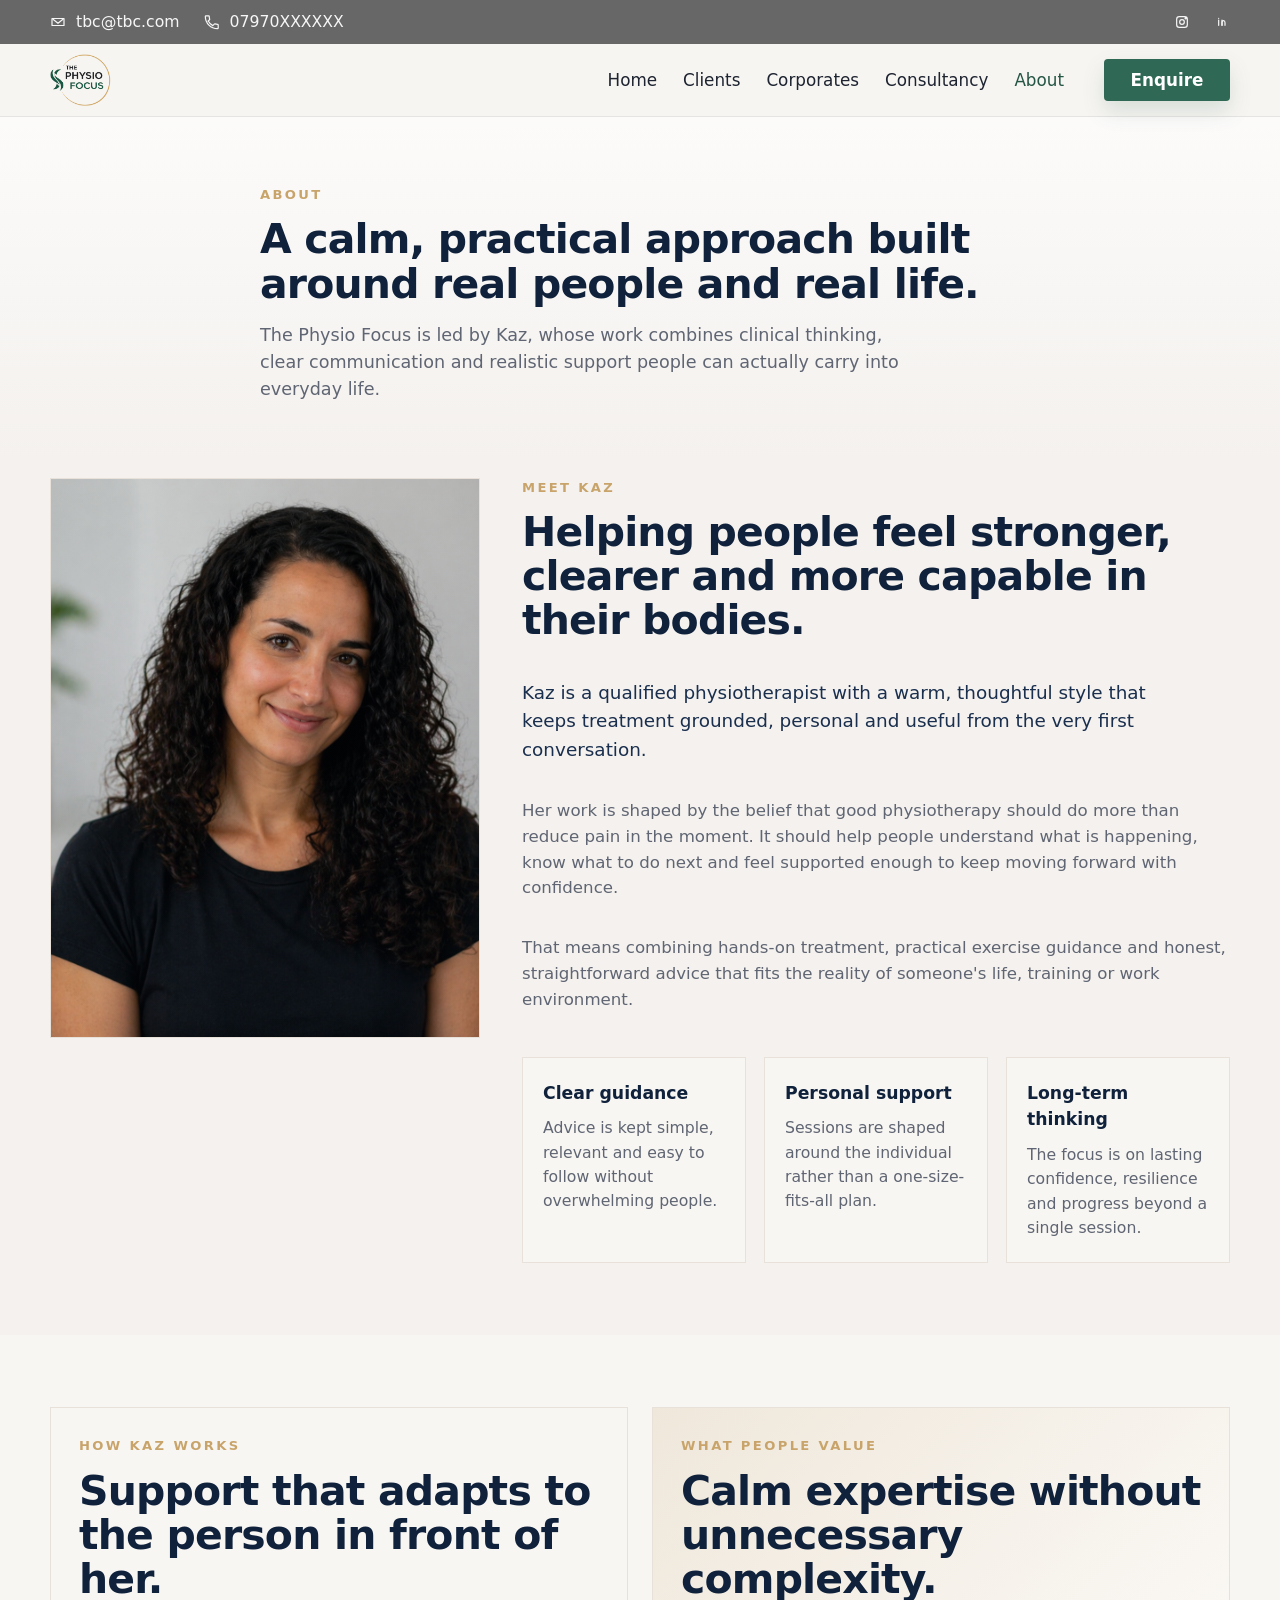
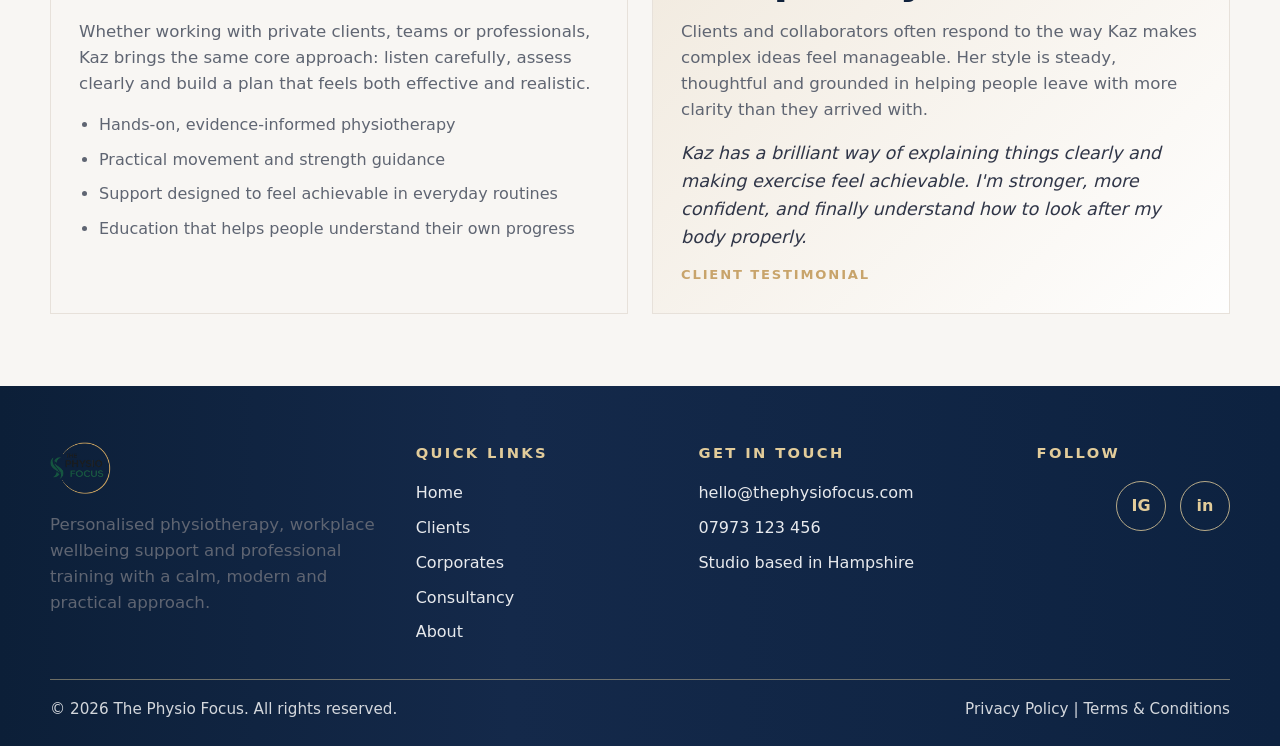
==== about.html @ 4c3e5495 "Initial website commit" ====
<!DOCTYPE html>
<html lang="en">
<head>
  <meta charset="UTF-8" />
  <meta name="viewport" content="width=device-width, initial-scale=1.0" />
  <title>About | The Physio Focus</title>
  <meta
    name="description"
    content="Learn more about Kaz and the calm, practical approach behind The Physio Focus."
  />
  <link rel="icon" type="image/png" href="images/favicon.png" />
  <link rel="stylesheet" href="styles.css" />
</head>
<body>
  <div class="topbar">
    <div class="container topbar-wrap">
      <div class="topbar-contact">
        <a href="mailto:tbc@tbc.com" class="topbar-link">
          <span class="topbar-icon" aria-hidden="true">
            <svg viewBox="0 0 24 24" role="presentation">
              <path d="M3 6.75h18v10.5H3z"></path>
              <path d="m4.5 8 7.5 6 7.5-6"></path>
            </svg>
          </span>
          <span>tbc@tbc.com</span>
        </a>
        <a href="tel:07970XXXXXX" class="topbar-link">
          <span class="topbar-icon" aria-hidden="true">
            <svg viewBox="0 0 24 24" role="presentation">
              <path d="M6.6 10.8c1.8 3.5 3.1 4.8 6.6 6.6l2.2-2.2c.3-.3.7-.4 1.1-.3 1.2.4 2.5.6 3.8.6.6 0 1 .4 1 1V21c0 .6-.4 1-1 1C10.1 22 2 13.9 2 3.8c0-.6.4-1 1-1h3.9c.6 0 1 .4 1 1 0 1.3.2 2.6.6 3.8.1.4 0 .8-.3 1.1l-2.2 2.1z"></path>
            </svg>
          </span>
          <span>07970XXXXXX</span>
        </a>
      </div>
      <div class="topbar-socials" aria-label="Social links">
        <a href="#" aria-label="Instagram" class="topbar-social">
          <svg viewBox="0 0 24 24" role="presentation">
            <rect x="4" y="4" width="16" height="16" rx="4"></rect>
            <circle cx="12" cy="12" r="3.5"></circle>
            <circle cx="17.5" cy="6.5" r="1"></circle>
          </svg>
        </a>
        <a href="#" aria-label="LinkedIn" class="topbar-social">
          <svg viewBox="0 0 24 24" role="presentation">
            <path d="M7 9v8"></path>
            <path d="M7 6.5h.01"></path>
            <path d="M12 17v-4.5c0-1.5 1-2.5 2.3-2.5S16.5 11 16.5 13v4"></path>
            <path d="M12 9v8"></path>
          </svg>
        </a>
      </div>
    </div>
  </div>
  <header class="site-header">
    <div class="container nav-wrap">
      <a href="index.html" class="brand" aria-label="The Physio Focus home">
        <span class="brand-mark">
          <img src="images/logo.png" alt="The Physio Focus logo" />
        </span>
        <span class="brand-name">The Physio Focus</span>
      </a>

      <nav class="nav" aria-label="Primary navigation">
        <a href="index.html">Home</a>
        <a href="clients.html">Clients</a>
        <a href="corporates.html">Corporates</a>
        <a href="consultancy.html">Consultancy</a>
        <a href="about.html" class="active">About</a>
        <a href="enquire.html" class="btn btn-primary nav-cta">Enquire</a>
      </nav>
    </div>
  </header>

  <main>
    <section class="subpage-hero">
      <div class="container subpage-hero-inner">
        <div class="eyebrow">About</div>
        <h1 class="section-title subpage-title">A calm, practical approach built around real people and real life.</h1>
        <p class="subpage-intro">
          The Physio Focus is led by Kaz, whose work combines clinical thinking, clear communication and realistic support people can actually carry into everyday life.
        </p>
      </div>
    </section>

    <section class="section about-page">
      <div class="container about-page-grid">
        <div class="about-portrait" aria-hidden="true"></div>

        <div class="about-story">
          <div>
            <div class="eyebrow">Meet Kaz</div>
            <h2 class="section-title">Helping people feel stronger, clearer and more capable in their bodies.</h2>
          </div>
          <p class="about-lead">
            Kaz is a qualified physiotherapist with a warm, thoughtful style that keeps treatment grounded, personal and useful from the very first conversation.
          </p>
          <p>
            Her work is shaped by the belief that good physiotherapy should do more than reduce pain in the moment. It should help people understand what is happening, know what to do next and feel supported enough to keep moving forward with confidence.
          </p>
          <p>
            That means combining hands-on treatment, practical exercise guidance and honest, straightforward advice that fits the reality of someone's life, training or work environment.
          </p>

          <div class="about-values">
            <article class="value-card">
              <h3>Clear guidance</h3>
              <p>Advice is kept simple, relevant and easy to follow without overwhelming people.</p>
            </article>
            <article class="value-card">
              <h3>Personal support</h3>
              <p>Sessions are shaped around the individual rather than a one-size-fits-all plan.</p>
            </article>
            <article class="value-card">
              <h3>Long-term thinking</h3>
              <p>The focus is on lasting confidence, resilience and progress beyond a single session.</p>
            </article>
          </div>
        </div>
      </div>
    </section>

    <section class="section section-soft">
      <div class="container credentials-grid">
        <div class="credential-panel">
          <div class="eyebrow">How Kaz Works</div>
          <h2 class="section-title">Support that adapts to the person in front of her.</h2>
          <p>
            Whether working with private clients, teams or professionals, Kaz brings the same core approach: listen carefully, assess clearly and build a plan that feels both effective and realistic.
          </p>
          <ul class="detail-list">
            <li>Hands-on, evidence-informed physiotherapy</li>
            <li>Practical movement and strength guidance</li>
            <li>Support designed to feel achievable in everyday routines</li>
            <li>Education that helps people understand their own progress</li>
          </ul>
        </div>

        <div class="credential-panel about-quote">
          <div class="eyebrow">What People Value</div>
          <h2 class="section-title">Calm expertise without unnecessary complexity.</h2>
          <p>
            Clients and collaborators often respond to the way Kaz makes complex ideas feel manageable. Her style is steady, thoughtful and grounded in helping people leave with more clarity than they arrived with.
          </p>
          <p class="quote-text">
            Kaz has a brilliant way of explaining things clearly and making exercise feel achievable. I'm stronger, more confident, and finally understand how to look after my body properly.
          </p>
          <div class="quote-label">Client testimonial</div>
        </div>
      </div>
    </section>
  </main>

  <footer class="site-footer" id="enquire">
    <div class="container">
      <div class="footer-grid">
        <div class="footer-brand">
          <div class="brand-mark">
            <img src="images/logo.png" alt="The Physio Focus logo" />
          </div>
          <p>
            Personalised physiotherapy, workplace wellbeing support and
            professional training with a calm, modern and practical approach.
          </p>
        </div>

        <div>
          <h4 class="footer-title">Quick Links</h4>
          <div class="footer-links">
            <a href="index.html">Home</a>
            <a href="clients.html">Clients</a>
            <a href="corporates.html">Corporates</a>
            <a href="consultancy.html">Consultancy</a>
            <a href="about.html">About</a>
          </div>
        </div>

        <div>
          <h4 class="footer-title">Get in Touch</h4>
          <div class="footer-contact">
            <a href="mailto:hello@thephysiofocus.com">hello@thephysiofocus.com</a>
            <a href="tel:+447973123456">07973 123 456</a>
            <span>Studio based in Hampshire</span>
          </div>
        </div>

        <div>
          <h4 class="footer-title">Follow</h4>
          <div class="socials">
            <a href="#" aria-label="Instagram">IG</a>
            <a href="#" aria-label="LinkedIn">in</a>
          </div>
        </div>
      </div>

      <div class="footer-bottom">
        <span>&copy; 2026 The Physio Focus. All rights reserved.</span>
        <span>Privacy Policy | Terms &amp; Conditions</span>
      </div>
    </div>
  </footer>
</body>
</html>
---- styles.css ----
:root {
  --navy: #0f213b;
  --navy-soft: #1a2f4e;
  --green: #2f6854;
  --green-dark: #255545;
  --gold: #c8a46b;
  --cream: #f4f1ee;
  --cream-2: #f8f6f3;
  --text: #1d2330;
  --muted: #5f6572;
  --white: #ffffff;
  --border: #e7e1da;
  --shadow: 0 16px 36px rgba(15, 33, 59, 0.08);
  --radius: 18px;
  --max: 1180px;
}

* {
  box-sizing: border-box;
}

html {
  scroll-behavior: smooth;
}

body {
  margin: 0;
  font-family: Inter, ui-sans-serif, system-ui, -apple-system, BlinkMacSystemFont, "Segoe UI", sans-serif;
  color: var(--text);
  background: var(--cream);
  line-height: 1.55;
}

img {
  max-width: 100%;
  display: block;
}

a {
  color: inherit;
  text-decoration: none;
}

.container {
  width: min(calc(100% - 40px), var(--max));
  margin: 0 auto;
}

.section {
  padding: 72px 0;
}

.eyebrow {
  font-size: 0.82rem;
  letter-spacing: 0.18em;
  text-transform: uppercase;
  color: var(--gold);
  font-weight: 700;
  margin-bottom: 12px;
}

.section-title {
  font-size: clamp(2rem, 3.2vw, 3rem);
  line-height: 1.08;
  margin: 0 0 18px;
  color: var(--navy);
  letter-spacing: -0.02em;
}

.section-intro {
  max-width: 760px;
  margin: 0 auto 34px;
  text-align: center;
}

p {
  font-size: 1.04rem;
  color: var(--muted);
  margin: 0 0 16px;
}

.btn {
  display: inline-flex;
  align-items: center;
  justify-content: center;
  min-height: 52px;
  padding: 0 24px;
  border-radius: 4px;
  border: 1px solid transparent;
  font-weight: 700;
  transition: 0.25s ease;
  cursor: pointer;
}

.btn-primary {
  background: var(--green);
  color: var(--white);
  box-shadow: 0 10px 22px rgba(47, 104, 84, 0.16);
}

.btn-primary:hover {
  background: var(--green-dark);
  transform: translateY(-1px);
}

.btn-secondary {
  background: rgba(255, 255, 255, 0.03);
  color: var(--white);
  border-color: rgba(200, 164, 107, 0.75);
}

.btn-secondary:hover {
  background: rgba(255, 255, 255, 0.08);
}

.site-header {
  background: #f7f5f2;
  border-bottom: 1px solid rgba(15, 33, 59, 0.08);
  position: sticky;
  top: 0;
  z-index: 40;
}

.topbar {
  background: #676767;
  color: var(--white);
}

.topbar-wrap {
  min-height: 44px;
  display: flex;
  align-items: center;
  justify-content: space-between;
  gap: 20px;
}

.topbar-contact,
.topbar-socials {
  display: flex;
  align-items: center;
  gap: 24px;
}

.topbar-link,
.topbar-social {
  display: inline-flex;
  align-items: center;
  gap: 10px;
  color: rgba(255, 255, 255, 0.94);
  font-size: 0.98rem;
  font-weight: 400;
}

.topbar-icon {
  width: 16px;
  height: 16px;
  display: inline-flex;
  align-items: center;
  justify-content: center;
}

.topbar-social {
  width: 16px;
  height: 16px;
  justify-content: center;
}

.topbar-icon svg,
.topbar-social svg {
  width: 100%;
  height: 100%;
  fill: none;
  stroke: currentColor;
  stroke-width: 1.8;
  stroke-linecap: round;
  stroke-linejoin: round;
}

.nav-wrap {
  min-height: 72px;
  display: flex;
  align-items: center;
  justify-content: space-between;
  gap: 24px;
}

.brand {
  display: flex;
  align-items: center;
  gap: 10px;
  min-width: 0;
}

.brand-mark {
  width: 76px;
  flex: 0 0 auto;
  display: flex;
  align-items: center;
}

.brand-mark img {
  width: auto;
  height: auto;
  max-width: 100%;
  max-height: 52px;
  object-fit: contain;
}

.brand-name {
  display: none;
}

.nav {
  display: flex;
  align-items: center;
  gap: 26px;
  flex-wrap: wrap;
  justify-content: center;
}

.nav a {
  font-weight: 400;
  color: var(--text);
  font-size: 1.05rem;
}

.nav .nav-cta {
  color: var(--white);
  font-weight: 600;
}

.nav a.active {
  color: var(--green-dark);
}

.nav-cta {
  margin-left: 14px;
  min-width: 126px;
  min-height: 42px;
  padding: 0 20px;
}

.contact-banner {
  width: 100%;
  background: #eef3ee;
  border-bottom: 1px solid rgba(15, 33, 59, 0.08);
}

.contact-banner-inner {
  min-height: 44px;
  display: flex;
  align-items: center;
  justify-content: center;
  text-align: center;
  font-size: 0.96rem;
  color: var(--muted);
}

.contact-banner-inner a {
  color: var(--green);
  margin: 0 0.2rem;
}

.client-page-main {
  background:
    linear-gradient(180deg, rgba(255, 255, 255, 0.72) 0%, rgba(244, 241, 238, 0.98) 100%);
}

.client-contact-section {
  padding: 18px 0 10px;
}

.client-contact-box {
  width: min(calc(100% - 40px), 1280px);
  margin: 0 auto;
  display: flex;
  align-items: center;
  gap: 28px;
  padding: 34px 38px;
  background: #eef6fb;
  border: 1px solid #cfdbe6;
  border-radius: 24px;
}

.client-contact-icon-wrap {
  flex: 0 0 auto;
}

.client-contact-icon {
  width: 100px;
  height: 100px;
  border-radius: 50%;
  background: #dcecf8;
  color: #47759a;
  display: grid;
  place-items: center;
}

.client-contact-content {
  min-width: 0;
  flex: 1;
}

.client-contact-content h2 {
  margin: 0 0 14px;
  color: var(--navy);
  font-size: clamp(1.35rem, 2vw, 1.75rem);
  line-height: 1.15;
  font-weight: 600;
}

.client-contact-links {
  display: flex;
  align-items: center;
  gap: 22px;
  flex-wrap: wrap;
}

.client-contact-item {
  display: flex;
  align-items: center;
  gap: 10px;
  color: var(--muted);
  font-size: 1rem;
}

.client-contact-item a {
  color: #47759a;
  font-weight: 600;
}

.client-contact-item-icon {
  font-size: 1.1rem;
  line-height: 1;
}

.client-contact-divider {
  width: 1px;
  height: 28px;
  background: #c2d2df;
}

.hero {
  position: relative;
  min-height: 480px;
  color: var(--white);
  display: grid;
  align-items: stretch;
  overflow: hidden;
  background:
    linear-gradient(90deg, rgba(15, 33, 59, 0.80) 0%, rgba(15, 33, 59, 0.68) 28%, rgba(15, 33, 59, 0.30) 58%, rgba(15, 33, 59, 0.08) 100%),
    /* Placeholder image: replace with your final hero image at images/hero.png */
    url("images/hero.png") center/cover no-repeat;
}

.hero-inner {
  width: min(calc(100% - 40px), var(--max));
  margin: 0 auto;
  display: grid;
  grid-template-columns: minmax(320px, 520px);
  align-items: center;
  padding: 48px 0;
}

.hero h1 {
  margin: 0 0 20px;
  font-size: clamp(2.4rem, 5vw, 4rem);
  line-height: 1.03;
  letter-spacing: -0.03em;
}

.hero h1 .gold {
  color: var(--gold);
}

.hero p {
  font-size: 1.14rem;
  color: rgba(255, 255, 255, 0.88);
  max-width: 460px;
  margin-bottom: 30px;
}

.hero-actions {
  display: flex;
  gap: 16px;
  flex-wrap: wrap;
}

.subpage-hero {
  padding: 68px 0 40px;
  background:
    linear-gradient(180deg, rgba(255, 255, 255, 0.72) 0%, rgba(244, 241, 238, 0.98) 100%);
}

.client-page-main .subpage-hero {
  background: transparent;
}

.subpage-hero-inner {
  max-width: 760px;
}

.subpage-title {
  margin-bottom: 16px;
}

.subpage-intro {
  max-width: 640px;
  font-size: 1.1rem;
}

.feature-grid {
  display: grid;
  grid-template-columns: minmax(0, 1.5fr) minmax(280px, 0.9fr);
  gap: 28px;
  align-items: start;
}

.feature-copy .section-title {
  margin-bottom: 20px;
}

.detail-card {
  background: var(--cream-2);
  border: 1px solid var(--border);
  padding: 28px;
}

.detail-title {
  margin: 0 0 16px;
  color: var(--navy);
  font-size: 1.2rem;
  font-weight: 600;
}

.detail-list {
  margin: 0;
  padding-left: 20px;
  color: var(--muted);
}

.detail-list li + li {
  margin-top: 10px;
}

.section-soft {
  background: var(--cream-2);
}

.narrow {
  max-width: 820px;
}

.centered-copy {
  text-align: center;
  max-width: 720px;
  margin: 0 auto;
}

.about-grid {
  display: grid;
  grid-template-columns: 360px 1fr;
  gap: 46px;
  align-items: center;
}

.about-image {
  border-radius: 0;
  overflow: hidden;
  box-shadow: none;
  min-height: 330px;
  background:
    /* Placeholder image: replace with Kaz's photo at images/kaz.png */
    url("images/kaz.png") center/cover no-repeat;
}

.about-copy .section-title {
  font-size: clamp(2rem, 3vw, 2.6rem);
  margin-bottom: 22px;
}

.services {
  padding-top: 8px;
}

.services-grid {
  display: grid;
  grid-template-columns: repeat(3, 1fr);
  gap: 24px;
  align-items: stretch;
}

.service-card {
  background: var(--cream-2);
  border: 1px solid var(--border);
  border-radius: 0;
  box-shadow: none;
  padding: 34px 28px 30px;
  display: flex;
  flex-direction: column;
  align-items: center;
  text-align: center;
  min-height: 100%;
}

.service-icon {
  width: 72px;
  height: 72px;
  display: grid;
  place-items: center;
  margin: 0 auto 18px;
}

.service-icon svg {
  width: 100%;
  height: 100%;
  stroke-width: 1.8;
  fill: none;
}

.service-card:nth-child(1) .service-icon svg {
  stroke: var(--gold);
}

.service-card:nth-child(2) .service-icon svg,
.service-card:nth-child(3) .service-icon svg {
  stroke: var(--green-dark);
}

.service-title {
  color: var(--navy);
  font-size: 1.8rem;
  line-height: 1.15;
  margin: 0 0 16px;
  letter-spacing: -0.02em;
  font-weight: 500;
}

.service-copy {
  margin-bottom: 28px;
  flex: 1;
  max-width: 290px;
}

.service-card .btn {
  width: 100%;
  max-width: 240px;
}

.quote-section {
  padding: 42px 0 70px;
}

.quote-box {
  padding: 32px 0 0;
  display: grid;
  grid-template-columns: 86px 1fr;
  gap: 12px;
  align-items: start;
  border-top: 1px solid rgba(200, 164, 107, 0.15);
}

.quote-mark {
  font-size: 4.8rem;
  line-height: 0.8;
  color: var(--gold);
  text-align: center;
}

.quote-text {
  font-size: 1.1rem;
  color: #303648;
  line-height: 1.6;
  margin: 0 0 14px;
  font-style: italic;
  max-width: 760px;
}

.quote-label {
  letter-spacing: 0.14em;
  text-transform: uppercase;
  color: var(--gold);
  font-size: 0.82rem;
  font-weight: 700;
}

.about-page {
  padding-top: 18px;
}

.about-page-grid {
  display: grid;
  grid-template-columns: minmax(320px, 430px) minmax(0, 1fr);
  gap: 42px;
  align-items: start;
}

.about-portrait {
  min-height: 560px;
  background:
    linear-gradient(180deg, rgba(15, 33, 59, 0.03), rgba(15, 33, 59, 0.12)),
    url("images/kaz.png") center/cover no-repeat;
  border: 1px solid var(--border);
}

.about-story {
  display: grid;
  gap: 18px;
}

.about-lead {
  font-size: 1.15rem;
  color: var(--navy-soft);
  max-width: 58ch;
}

.about-values {
  display: grid;
  grid-template-columns: repeat(3, minmax(0, 1fr));
  gap: 18px;
  margin-top: 10px;
}

.value-card {
  background: var(--cream-2);
  border: 1px solid var(--border);
  padding: 22px 20px;
}

.value-card h3 {
  margin: 0 0 10px;
  color: var(--navy);
  font-size: 1.08rem;
}

.value-card p {
  margin-bottom: 0;
  font-size: 0.98rem;
}

.credentials-grid {
  display: grid;
  grid-template-columns: repeat(2, minmax(0, 1fr));
  gap: 24px;
}

.credential-panel {
  background: var(--cream-2);
  border: 1px solid var(--border);
  padding: 28px;
}

.credential-panel .detail-list {
  margin-top: 14px;
}

.about-quote {
  background: linear-gradient(135deg, rgba(200, 164, 107, 0.18), rgba(255, 255, 255, 0.9));
}

.contact-page {
  padding-top: 18px;
}

.contact-shell {
  max-width: 760px;
  margin: 0 auto;
}

.contact-panel {
  background: var(--cream-2);
  border: 1px solid var(--border);
  padding: 34px;
}

.contact-panel .section-title {
  margin-bottom: 14px;
}

.contact-links {
  display: grid;
  gap: 16px;
  margin-top: 28px;
}

.contact-link-card {
  display: grid;
  gap: 6px;
  padding: 22px 24px;
  background: var(--white);
  border: 1px solid var(--border);
}

.contact-link-card span {
  color: var(--gold);
  font-size: 0.82rem;
  font-weight: 700;
  letter-spacing: 0.14em;
  text-transform: uppercase;
}

.contact-link-card a,
.contact-link-card strong {
  color: var(--navy);
  font-size: 1.2rem;
  font-weight: 600;
}

.contact-note {
  margin-top: 22px;
  font-size: 0.98rem;
}

.site-footer {
  background:
    linear-gradient(90deg, #0c1f38 0%, #14294a 40%, #0d2240 100%);
  color: rgba(255, 255, 255, 0.94);
  padding: 56px 0 24px;
}

.footer-grid {
  display: grid;
  grid-template-columns: 1.2fr 0.9fr 1.1fr 0.7fr;
  gap: 34px;
  align-items: start;
}

.footer-brand .brand-mark {
  width: 190px;
  margin-bottom: 18px;
}

.footer-title {
  margin: 0 0 16px;
  font-size: 0.92rem;
  text-transform: uppercase;
  letter-spacing: 0.16em;
  color: #e2cc9a;
  font-weight: 700;
}

.footer-links,
.footer-contact {
  display: grid;
  gap: 10px;
}

.footer-links a,
.footer-contact a,
.footer-contact span {
  color: rgba(255, 255, 255, 0.9);
}

.socials {
  display: flex;
  gap: 14px;
  flex-wrap: wrap;
  justify-content: flex-end;
}

.socials a {
  width: 50px;
  height: 50px;
  border-radius: 50%;
  border: 1px solid rgba(226, 204, 154, 0.8);
  display: grid;
  place-items: center;
  color: #e2cc9a;
  font-weight: 700;
  font-size: 1rem;
}

.footer-bottom {
  margin-top: 34px;
  padding-top: 18px;
  border-top: 1px solid rgba(226, 204, 154, 0.45);
  display: flex;
  justify-content: space-between;
  gap: 16px;
  flex-wrap: wrap;
  font-size: 0.95rem;
  color: rgba(255, 255, 255, 0.82);
}

@media (max-width: 1100px) {
  .about-grid,
  .services-grid,
  .footer-grid,
  .feature-grid,
  .about-page-grid,
  .about-values,
  .credentials-grid {
    grid-template-columns: 1fr;
  }

  .about-image {
    max-width: 440px;
  }

  .about-portrait {
    min-height: 460px;
    max-width: 520px;
  }

  .socials {
    justify-content: flex-start;
  }
}

@media (max-width: 900px) {
  .topbar-wrap {
    min-height: auto;
    padding: 10px 0;
    flex-direction: column;
    align-items: flex-start;
    gap: 10px;
  }

  .topbar-contact,
  .topbar-socials {
    gap: 16px;
    flex-wrap: wrap;
  }

  .nav-wrap {
    padding: 12px 0;
    flex-direction: column;
  }

  .brand-mark {
    width: 72px;
  }

  .nav {
    gap: 20px;
  }

  .nav-cta {
    margin-left: 0;
  }

  .hero {
    min-height: 420px;
    background:
      linear-gradient(180deg, rgba(15, 33, 59, 0.76) 0%, rgba(15, 33, 59, 0.58) 42%, rgba(15, 33, 59, 0.32) 100%),
      /* Placeholder image: replace with your final hero image at images/hero.png */
      url("images/hero.png") center/cover no-repeat;
  }

  .hero-inner {
    grid-template-columns: 1fr;
    padding: 40px 0;
  }

  .subpage-hero {
    padding: 72px 0 32px;
  }

  .client-contact-box {
    padding: 28px 24px;
    gap: 22px;
  }

  .client-contact-icon {
    width: 88px;
    height: 88px;
  }
}

@media (max-width: 640px) {
  .section {
    padding: 56px 0;
  }

  .container,
  .hero-inner {
    width: min(calc(100% - 24px), var(--max));
  }

  .brand-mark {
    width: 68px;
  }

  .hero h1 {
    font-size: clamp(2.35rem, 12vw, 4rem);
  }

  .nav-cta {
    width: 100%;
    max-width: 240px;
  }

  .hero-actions {
    flex-direction: column;
  }

  .hero-actions .btn,
  .service-card .btn {
    width: 100%;
    max-width: none;
  }

  .about-grid {
    gap: 28px;
  }

  .about-image {
    min-height: 280px;
  }

  .client-contact-section {
    padding: 16px 0 8px;
  }

  .client-contact-box {
    width: min(calc(100% - 24px), 1280px);
    flex-direction: column;
    text-align: center;
    padding: 26px 20px;
  }

  .client-contact-links {
    flex-direction: column;
    align-items: center;
    gap: 14px;
  }

  .client-contact-item {
    justify-content: center;
    text-align: center;
  }

  .client-contact-divider {
    display: none;
  }

  .about-portrait,
  .credential-panel,
  .value-card,
  .contact-panel {
    min-height: 0;
  }

  .service-card {
    padding: 28px 20px 24px;
  }

  .quote-box {
    grid-template-columns: 1fr;
    gap: 4px;
  }

  .quote-mark {
    text-align: left;
  }
}
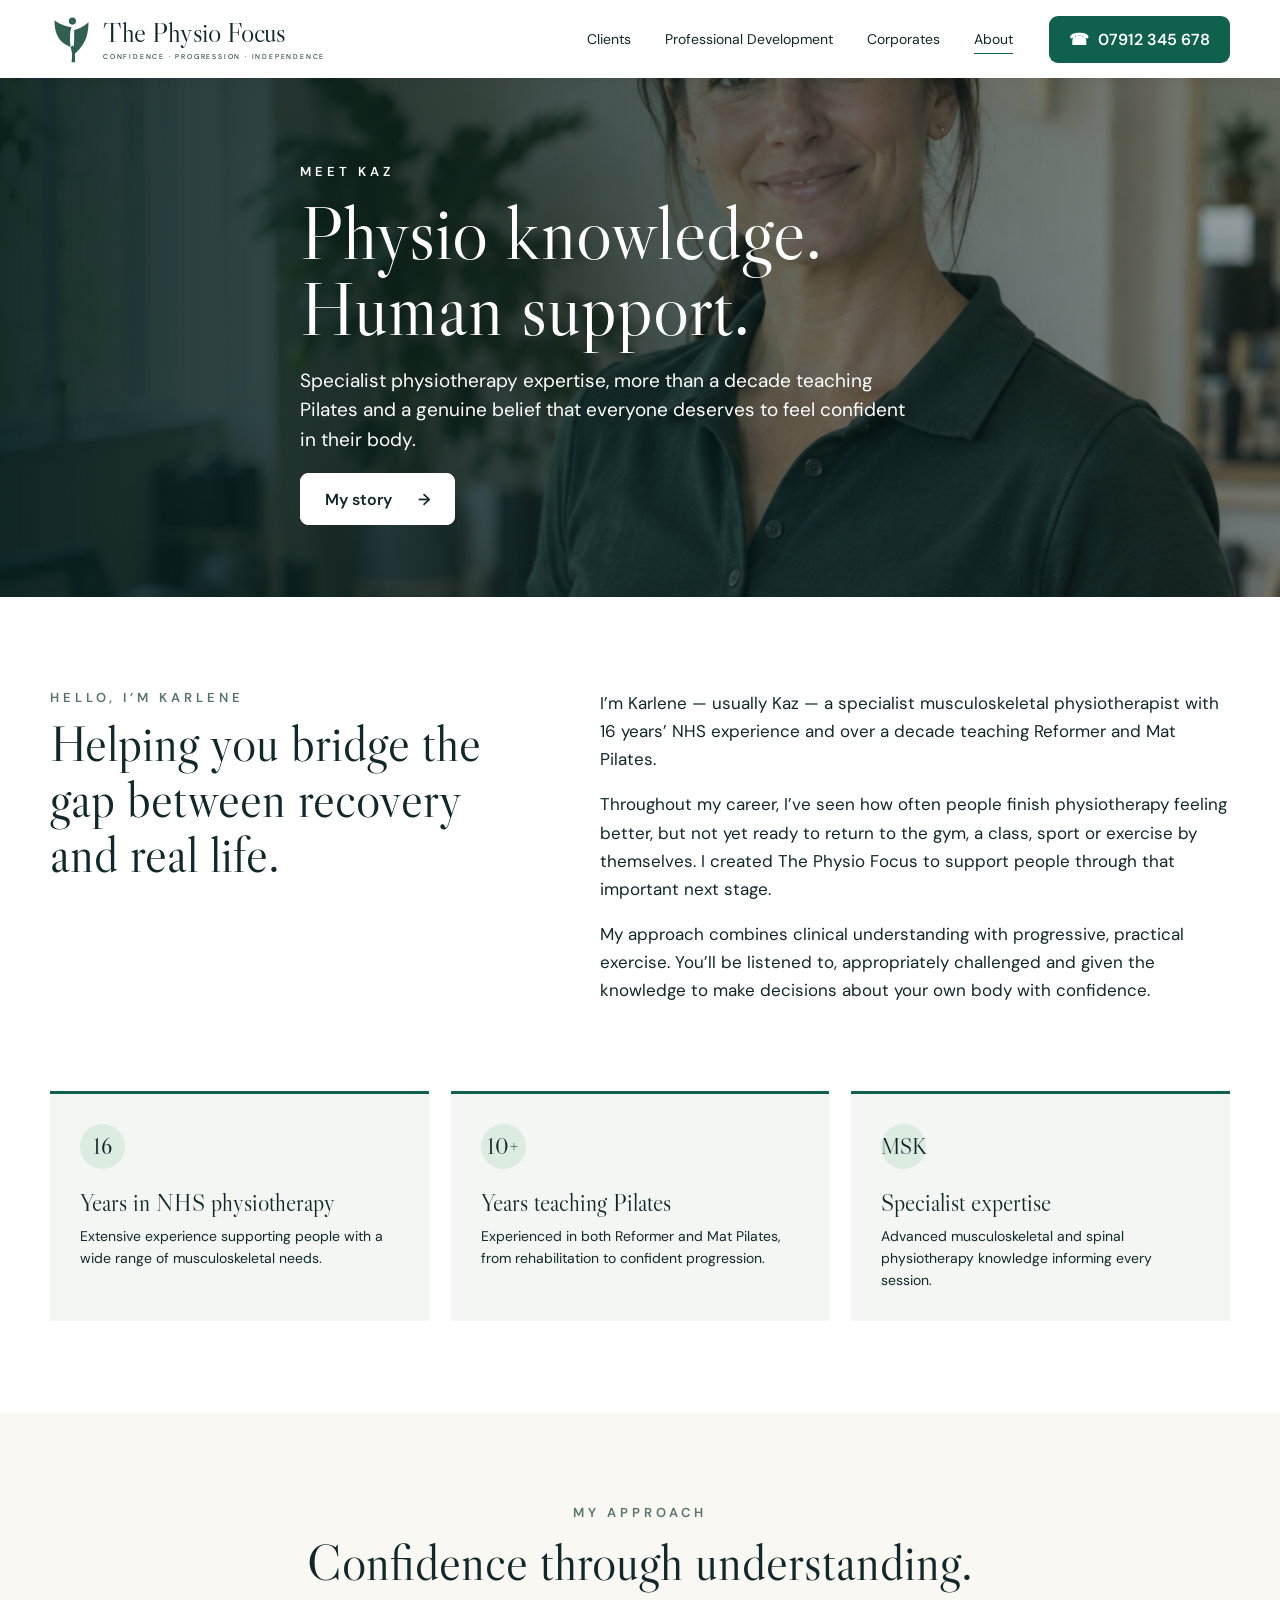
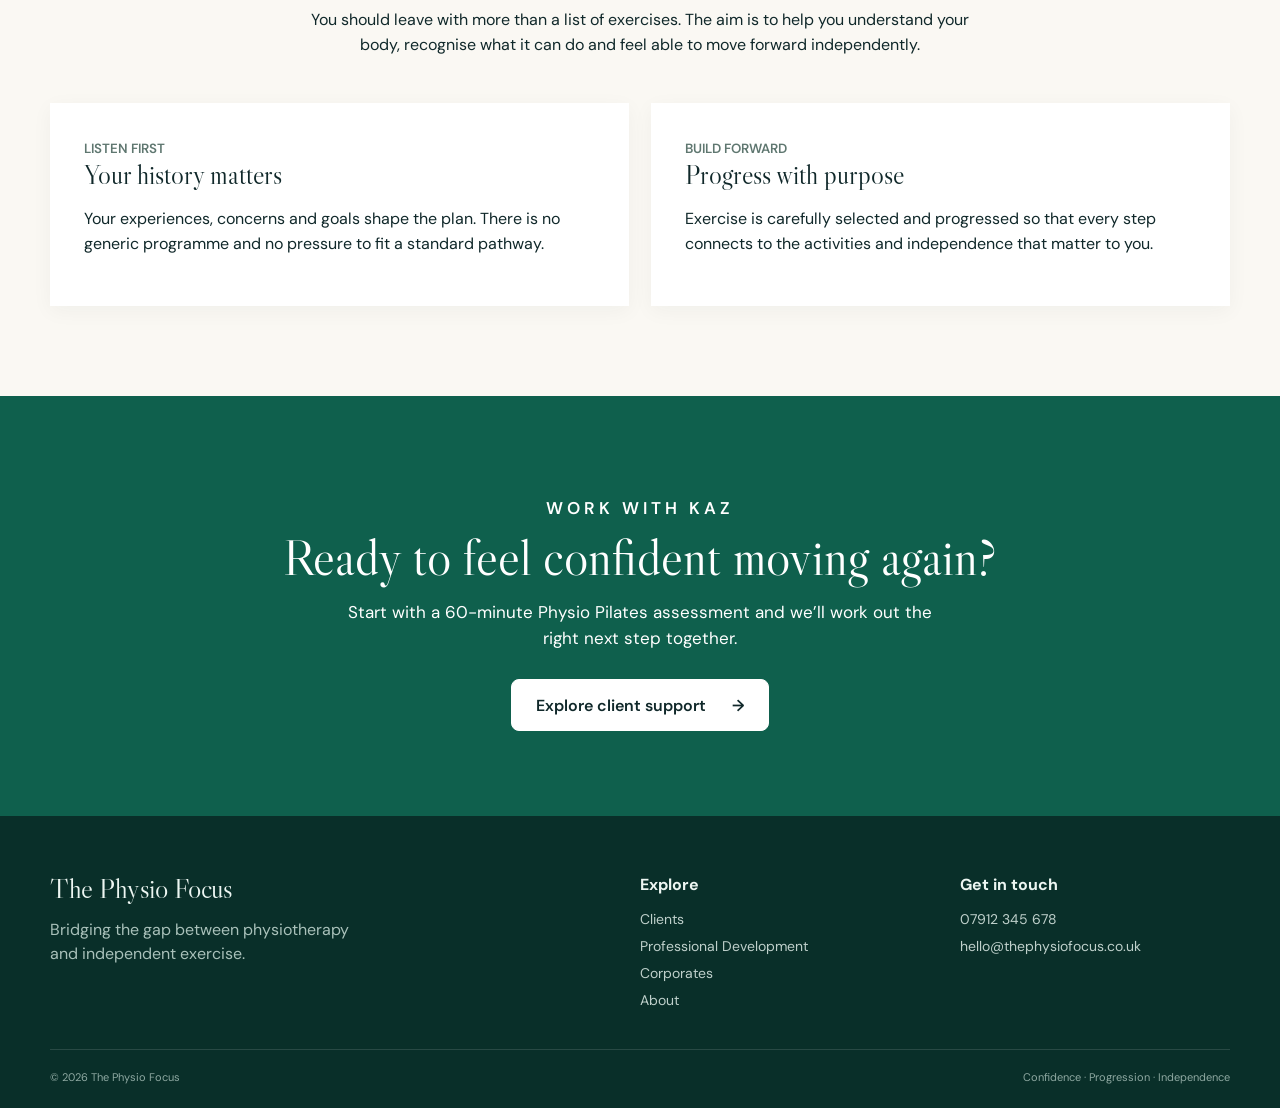
==== commit db7a480c: "Add dedicated About page" ====
--- a/about.html
+++ b/about.html
@@ -1,203 +1,7 @@
-<!DOCTYPE html>
-<html lang="en">
-<head>
-  <meta charset="UTF-8" />
-  <meta name="viewport" content="width=device-width, initial-scale=1.0" />
-  <title>About | The Physio Focus</title>
-  <meta
-    name="description"
-    content="Learn more about Kaz and the calm, practical approach behind The Physio Focus."
-  />
-  <link rel="icon" type="image/png" href="images/favicon.png" />
-  <link rel="stylesheet" href="styles.css" />
-</head>
-<body>
-  <div class="topbar">
-    <div class="container topbar-wrap">
-      <div class="topbar-contact">
-        <a href="mailto:tbc@tbc.com" class="topbar-link">
-          <span class="topbar-icon" aria-hidden="true">
-            <svg viewBox="0 0 24 24" role="presentation">
-              <path d="M3 6.75h18v10.5H3z"></path>
-              <path d="m4.5 8 7.5 6 7.5-6"></path>
-            </svg>
-          </span>
-          <span>tbc@tbc.com</span>
-        </a>
-        <a href="tel:07970XXXXXX" class="topbar-link">
-          <span class="topbar-icon" aria-hidden="true">
-            <svg viewBox="0 0 24 24" role="presentation">
-              <path d="M6.6 10.8c1.8 3.5 3.1 4.8 6.6 6.6l2.2-2.2c.3-.3.7-.4 1.1-.3 1.2.4 2.5.6 3.8.6.6 0 1 .4 1 1V21c0 .6-.4 1-1 1C10.1 22 2 13.9 2 3.8c0-.6.4-1 1-1h3.9c.6 0 1 .4 1 1 0 1.3.2 2.6.6 3.8.1.4 0 .8-.3 1.1l-2.2 2.1z"></path>
-            </svg>
-          </span>
-          <span>07970XXXXXX</span>
-        </a>
-      </div>
-      <div class="topbar-socials" aria-label="Social links">
-        <a href="#" aria-label="Instagram" class="topbar-social">
-          <svg viewBox="0 0 24 24" role="presentation">
-            <rect x="4" y="4" width="16" height="16" rx="4"></rect>
-            <circle cx="12" cy="12" r="3.5"></circle>
-            <circle cx="17.5" cy="6.5" r="1"></circle>
-          </svg>
-        </a>
-        <a href="#" aria-label="LinkedIn" class="topbar-social">
-          <svg viewBox="0 0 24 24" role="presentation">
-            <path d="M7 9v8"></path>
-            <path d="M7 6.5h.01"></path>
-            <path d="M12 17v-4.5c0-1.5 1-2.5 2.3-2.5S16.5 11 16.5 13v4"></path>
-            <path d="M12 9v8"></path>
-          </svg>
-        </a>
-      </div>
-    </div>
-  </div>
-  <header class="site-header">
-    <div class="container nav-wrap">
-      <a href="index.html" class="brand" aria-label="The Physio Focus home">
-        <span class="brand-mark">
-          <img src="images/logo.png" alt="The Physio Focus logo" />
-        </span>
-        <span class="brand-name">The Physio Focus</span>
-      </a>
-
-      <nav class="nav" aria-label="Primary navigation">
-        <a href="index.html">Home</a>
-        <a href="clients.html">Clients</a>
-        <a href="corporates.html">Corporates</a>
-        <a href="consultancy.html">Consultancy</a>
-        <a href="about.html" class="active">About</a>
-        <a href="enquire.html" class="btn btn-primary nav-cta">Enquire</a>
-      </nav>
-    </div>
-  </header>
-
-  <main>
-    <section class="subpage-hero">
-      <div class="container subpage-hero-inner">
-        <div class="eyebrow">About</div>
-        <h1 class="section-title subpage-title">A calm, practical approach built around real people and real life.</h1>
-        <p class="subpage-intro">
-          The Physio Focus is led by Kaz, whose work combines clinical thinking, clear communication and realistic support people can actually carry into everyday life.
-        </p>
-      </div>
-    </section>
-
-    <section class="section about-page">
-      <div class="container about-page-grid">
-        <div class="about-portrait" aria-hidden="true"></div>
-
-        <div class="about-story">
-          <div>
-            <div class="eyebrow">Meet Kaz</div>
-            <h2 class="section-title">Helping people feel stronger, clearer and more capable in their bodies.</h2>
-          </div>
-          <p class="about-lead">
-            Kaz is a qualified physiotherapist with a warm, thoughtful style that keeps treatment grounded, personal and useful from the very first conversation.
-          </p>
-          <p>
-            Her work is shaped by the belief that good physiotherapy should do more than reduce pain in the moment. It should help people understand what is happening, know what to do next and feel supported enough to keep moving forward with confidence.
-          </p>
-          <p>
-            That means combining hands-on treatment, practical exercise guidance and honest, straightforward advice that fits the reality of someone's life, training or work environment.
-          </p>
-
-          <div class="about-values">
-            <article class="value-card">
-              <h3>Clear guidance</h3>
-              <p>Advice is kept simple, relevant and easy to follow without overwhelming people.</p>
-            </article>
-            <article class="value-card">
-              <h3>Personal support</h3>
-              <p>Sessions are shaped around the individual rather than a one-size-fits-all plan.</p>
-            </article>
-            <article class="value-card">
-              <h3>Long-term thinking</h3>
-              <p>The focus is on lasting confidence, resilience and progress beyond a single session.</p>
-            </article>
-          </div>
-        </div>
-      </div>
-    </section>
-
-    <section class="section section-soft">
-      <div class="container credentials-grid">
-        <div class="credential-panel">
-          <div class="eyebrow">How Kaz Works</div>
-          <h2 class="section-title">Support that adapts to the person in front of her.</h2>
-          <p>
-            Whether working with private clients, teams or professionals, Kaz brings the same core approach: listen carefully, assess clearly and build a plan that feels both effective and realistic.
-          </p>
-          <ul class="detail-list">
-            <li>Hands-on, evidence-informed physiotherapy</li>
-            <li>Practical movement and strength guidance</li>
-            <li>Support designed to feel achievable in everyday routines</li>
-            <li>Education that helps people understand their own progress</li>
-          </ul>
-        </div>
-
-        <div class="credential-panel about-quote">
-          <div class="eyebrow">What People Value</div>
-          <h2 class="section-title">Calm expertise without unnecessary complexity.</h2>
-          <p>
-            Clients and collaborators often respond to the way Kaz makes complex ideas feel manageable. Her style is steady, thoughtful and grounded in helping people leave with more clarity than they arrived with.
-          </p>
-          <p class="quote-text">
-            Kaz has a brilliant way of explaining things clearly and making exercise feel achievable. I'm stronger, more confident, and finally understand how to look after my body properly.
-          </p>
-          <div class="quote-label">Client testimonial</div>
-        </div>
-      </div>
-    </section>
-  </main>
-
-  <footer class="site-footer" id="enquire">
-    <div class="container">
-      <div class="footer-grid">
-        <div class="footer-brand">
-          <div class="brand-mark">
-            <img src="images/logo.png" alt="The Physio Focus logo" />
-          </div>
-          <p>
-            Personalised physiotherapy, workplace wellbeing support and
-            professional training with a calm, modern and practical approach.
-          </p>
-        </div>
-
-        <div>
-          <h4 class="footer-title">Quick Links</h4>
-          <div class="footer-links">
-            <a href="index.html">Home</a>
-            <a href="clients.html">Clients</a>
-            <a href="corporates.html">Corporates</a>
-            <a href="consultancy.html">Consultancy</a>
-            <a href="about.html">About</a>
-          </div>
-        </div>
-
-        <div>
-          <h4 class="footer-title">Get in Touch</h4>
-          <div class="footer-contact">
-            <a href="mailto:hello@thephysiofocus.com">hello@thephysiofocus.com</a>
-            <a href="tel:+447973123456">07973 123 456</a>
-            <span>Studio based in Hampshire</span>
-          </div>
-        </div>
-
-        <div>
-          <h4 class="footer-title">Follow</h4>
-          <div class="socials">
-            <a href="#" aria-label="Instagram">IG</a>
-            <a href="#" aria-label="LinkedIn">in</a>
-          </div>
-        </div>
-      </div>
-
-      <div class="footer-bottom">
-        <span>&copy; 2026 The Physio Focus. All rights reserved.</span>
-        <span>Privacy Policy | Terms &amp; Conditions</span>
-      </div>
-    </div>
-  </footer>
-</body>
-</html>
+<!doctype html><html lang="en"><head><meta charset="UTF-8"><meta name="viewport" content="width=device-width,initial-scale=1"><meta name="description" content="Meet Karlene, specialist musculoskeletal physiotherapist and founder of The Physio Focus."><title>About Kaz | The Physio Focus</title><link rel="preconnect" href="https://fonts.googleapis.com"><link rel="preconnect" href="https://fonts.gstatic.com" crossorigin><link href="https://fonts.googleapis.com/css2?family=DM+Sans:wght@400;500;600&family=Libre+Caslon+Display&display=swap" rel="stylesheet"><link rel="stylesheet" href="styles.css"></head><body>
+<header class="site-header"><a class="brand" href="index.html" aria-label="The Physio Focus home"><svg class="brand-mark" viewBox="0 0 48 54" aria-hidden="true"><circle cx="25" cy="7" r="4"/><path d="M24 14C12 12 5 6 5 6c0 17 6 25 18 30-1-10-1-16 1-22Z"/><path d="M27 17C38 14 43 8 43 8c0 18-6 28-17 37 1-11 1-20 1-28Z"/><path d="M23 36c2 7 2 11 1 17h4c0-7 0-13-2-19Z"/></svg><span><strong>The Physio Focus</strong><small>CONFIDENCE · PROGRESSION · INDEPENDENCE</small></span></a><nav id="nav" aria-label="Main navigation"><a href="clients.html">Clients</a><a href="professional-development.html">Professional Development</a><a href="corporates.html">Corporates</a><a class="active" href="about.html">About</a></nav><a class="phone-pill" href="tel:07912345678"><span>☎</span>07912 345 678</a><button class="menu-button" aria-label="Toggle menu" aria-expanded="false"><span></span><span></span></button></header>
+<main><section class="inner-hero cpd-hero"><div class="inner-hero-copy wrap reveal"><p class="eyebrow">MEET KAZ</p><h1>Physio knowledge. Human support.</h1><p>Specialist physiotherapy expertise, more than a decade teaching Pilates and a genuine belief that everyone deserves to feel confident in their body.</p><a class="button button-light" href="#story">My story <span>→</span></a></div></section>
+<section class="page-section" id="story"><div class="wrap"><div class="page-intro reveal"><div><p class="section-label">HELLO, I’M KARLENE</p><h2>Helping you bridge the gap between recovery and real life.</h2></div><div class="page-intro-copy"><p>I’m Karlene — usually Kaz — a specialist musculoskeletal physiotherapist with 16 years’ NHS experience and over a decade teaching Reformer and Mat Pilates.</p><p>Throughout my career, I’ve seen how often people finish physiotherapy feeling better, but not yet ready to return to the gym, a class, sport or exercise by themselves. I created The Physio Focus to support people through that important next stage.</p><p>My approach combines clinical understanding with progressive, practical exercise. You’ll be listened to, appropriately challenged and given the knowledge to make decisions about your own body with confidence.</p></div></div><div class="feature-list"><article class="reveal"><span>16</span><h3>Years in NHS physiotherapy</h3><p>Extensive experience supporting people with a wide range of musculoskeletal needs.</p></article><article class="reveal"><span>10+</span><h3>Years teaching Pilates</h3><p>Experienced in both Reformer and Mat Pilates, from rehabilitation to confident progression.</p></article><article class="reveal"><span>MSK</span><h3>Specialist expertise</h3><p>Advanced musculoskeletal and spinal physiotherapy knowledge informing every session.</p></article></div></div></section>
+<section class="offer-section"><div class="wrap"><div class="section-head"><p class="section-label">MY APPROACH</p><h2>Confidence through understanding.</h2><p>You should leave with more than a list of exercises. The aim is to help you understand your body, recognise what it can do and feel able to move forward independently.</p></div><div class="offer-grid"><article class="offer-card"><small>LISTEN FIRST</small><h3>Your history matters</h3><p>Your experiences, concerns and goals shape the plan. There is no generic programme and no pressure to fit a standard pathway.</p></article><article class="offer-card"><small>BUILD FORWARD</small><h3>Progress with purpose</h3><p>Exercise is carefully selected and progressed so that every step connects to the activities and independence that matter to you.</p></article></div></div></section>
+<section class="page-cta"><div class="wrap"><p class="eyebrow">WORK WITH KAZ</p><h2>Ready to feel confident moving again?</h2><p>Start with a 60-minute Physio Pilates assessment and we’ll work out the right next step together.</p><a class="button button-light" href="clients.html">Explore client support <span>→</span></a></div></section></main>
+<footer class="footer"><div class="wrap footer-grid"><div class="footer-brand"><span class="brand-name">The Physio Focus</span><p>Bridging the gap between physiotherapy<br>and independent exercise.</p></div><div><b>Explore</b><a href="clients.html">Clients</a><a href="professional-development.html">Professional Development</a><a href="corporates.html">Corporates</a><a href="about.html">About</a></div><div><b>Get in touch</b><a href="tel:07912345678">07912 345 678</a><a href="mailto:hello@thephysiofocus.co.uk">hello@thephysiofocus.co.uk</a></div></div><div class="wrap footer-bottom"><span>© 2026 The Physio Focus</span><span>Confidence · Progression · Independence</span></div></footer><script src="script.js"></script></body></html>
--- a/styles.css
+++ b/styles.css
@@ -1,956 +1,11 @@
-:root {
-  --navy: #0f213b;
-  --navy-soft: #1a2f4e;
-  --green: #2f6854;
-  --green-dark: #255545;
-  --gold: #c8a46b;
-  --cream: #f4f1ee;
-  --cream-2: #f8f6f3;
-  --text: #1d2330;
-  --muted: #5f6572;
-  --white: #ffffff;
-  --border: #e7e1da;
-  --shadow: 0 16px 36px rgba(15, 33, 59, 0.08);
-  --radius: 18px;
-  --max: 1180px;
-}
+:root{--ink:#10282a;--green:#0f604d;--green-dark:#0b493d;--sage:#dcece1;--pale:#f3f6f2;--cream:#faf8f3;--white:#fff;--sans:"DM Sans",sans-serif;--serif:"Libre Caslon Display",Georgia,serif}*{box-sizing:border-box}html{scroll-behavior:smooth}body{margin:0;color:var(--ink);font-family:var(--sans);background:#fff}a{color:inherit;text-decoration:none}.wrap{width:min(1180px,calc(100% - 64px));margin:auto}.site-header{height:78px;display:flex;align-items:center;padding:0 max(32px,calc((100vw - 1180px)/2));gap:36px;position:relative;z-index:20;background:rgba(255,255,255,.97);box-shadow:0 1px 16px #0a2d2310}.brand{display:flex;align-items:center;gap:10px;margin-right:auto}.brand-mark{width:43px;height:50px;fill:#315f52}.brand strong,.brand-name{font:28px/1 var(--serif);display:block;letter-spacing:-.5px}.brand small{font-size:7px;letter-spacing:1.8px;display:block;margin-top:6px}.site-header nav{display:flex;gap:34px;font-size:14px}.site-header nav a{position:relative}.site-header nav a:after{content:"";height:1px;background:var(--green);position:absolute;bottom:-6px;left:0;right:100%;transition:.25s}.site-header nav a:hover:after{right:0}.phone-pill{background:var(--green);color:white;border-radius:9px;padding:13px 20px;font-weight:600}.phone-pill span{margin-right:9px}.menu-button{display:none;border:0;background:none;width:38px}.menu-button span{display:block;height:2px;background:var(--ink);margin:7px}.hero{min-height:620px;color:white;background:linear-gradient(90deg,rgba(5,29,28,.95) 0%,rgba(5,29,28,.72) 32%,rgba(5,29,28,.08) 63%),url("assets/physio-hero.png") center/cover no-repeat;position:relative;display:flex;align-items:center}.hero-content{padding:66px 0 60px}.eyebrow,.section-label{letter-spacing:4px;font-size:13px;font-weight:600}.hero h1{font:clamp(54px,6vw,78px)/.99 var(--serif);letter-spacing:-1.7px;margin:14px 0 20px}.hero-lede{font-size:21px;max-width:590px;line-height:1.35;margin:0 0 10px}.hero-copy{max-width:545px;font-size:16px;line-height:1.55;color:#f0f4f1}.actions{display:flex;gap:14px;margin-top:28px}.button{min-height:52px;padding:0 24px;border-radius:8px;display:inline-flex;align-items:center;justify-content:center;gap:26px;font-weight:600;border:1px solid white;transition:.2s}.button:hover{transform:translateY(-2px)}.button-light{background:#fff;color:var(--ink)}.button-ghost{background:#ffffff10}.hero-trust{display:flex;gap:80px;margin-top:42px}.hero-trust>div{display:flex;gap:10px;align-items:center}.hero-trust p{font-size:13px;line-height:1.3;margin:0}.line-icon{width:37px;height:37px;border:1px solid #ffffffb5;border-radius:50%;display:grid;place-items:center;font-size:22px}.hero-quote{position:absolute;right:max(50px,calc((100vw - 1180px)/2));bottom:35px;text-align:right;font:italic 18px/1.4 var(--serif)}.services{padding:26px 0 90px}.service-grid{display:grid;grid-template-columns:repeat(3,1fr);gap:22px}.service-card{background:linear-gradient(135deg,#f8faf7,#eef3ef);border-radius:7px;overflow:hidden;box-shadow:0 6px 24px #17372c0b}.card-image{height:195px;background-position:center;background-size:cover;position:relative;display:flex;align-items:flex-end;padding:18px}.card-image:after{content:"";position:absolute;inset:0;background:linear-gradient(transparent 50%,#071d1c99)}.card-kicker{color:#fff;font-size:10px;letter-spacing:2px;position:relative;z-index:1}.clients-image{background-image:url("assets/physio-hero.png");background-position:72% 42%}.cpd-image{background-image:linear-gradient(#214f4259,#214f4259),url("assets/meet-kaz.png");background-position:center 27%}.corporate-image{background-image:linear-gradient(#1e4d3f69,#1e4d3f69),url("assets/physio-hero.png");background-position:88% 60%}.card-body{padding:34px 24px 26px;position:relative;min-height:246px;display:flex;flex-direction:column}.round-icon{position:absolute;left:20px;top:-30px;width:55px;height:55px;border:1px solid white;border-radius:50%;background:var(--sage);display:grid;place-items:center;font-size:27px}.card-body h2{font:27px/1.05 var(--serif);margin:0 0 12px}.card-body h2 em{font:normal 10px var(--sans);background:#d0e5d8;padding:7px 10px;border-radius:12px;display:inline-block;vertical-align:middle;margin-left:6px}.card-body p{margin:0 0 22px;line-height:1.42;font-size:15px}.card-body a,.text-link{color:var(--green-dark);font-weight:600;margin-top:auto}.card-body a span,.text-link span{margin-left:8px}.fit-section{background:var(--cream);padding:72px 0 78px;text-align:center}.section-label{color:#55746c;margin:0 0 10px}.fit-section h2,.testimonials h2{font:clamp(36px,4vw,48px)/1.1 var(--serif);margin:0 0 45px}.fit-grid{display:grid;grid-template-columns:repeat(5,1fr)}.fit-grid article{padding:0 20px;border-right:1px solid #ccd8d1}.fit-grid article:last-child{border:0}.fit-grid span{width:58px;height:58px;background:#d8e8dc;border-radius:50%;display:grid;place-items:center;margin:0 auto 17px;font:26px var(--serif)}.fit-grid h3{font:19px/1.15 var(--serif);margin:0 0 9px}.fit-grid p{font-size:13px;line-height:1.45;margin:0}.about{display:grid;grid-template-columns:.88fr 1.12fr;gap:86px;align-items:center;padding-top:100px;padding-bottom:100px}.about-image{height:560px;position:relative}.about-image img{width:100%;height:100%;object-fit:cover;border-radius:4px;object-position:center 25%}.photo-note{position:absolute;bottom:22px;left:-22px;background:var(--green);color:white;padding:18px 24px;font:17px/1.4 var(--serif);box-shadow:0 9px 26px #0728203d}.about-copy h2{font:clamp(40px,4vw,56px)/1.08 var(--serif);letter-spacing:-.5px;margin:10px 0 24px}.about-copy>p:not(.section-label){font-size:17px;line-height:1.65;color:#314747}.credentials{display:grid;grid-template-columns:repeat(3,1fr);margin:32px 0;border-top:1px solid #d2ddd8;border-bottom:1px solid #d2ddd8;padding:23px 0}.credentials div{padding-right:18px}.credentials strong{font:24px var(--serif);display:block}.credentials span{display:block;font-size:11px;margin-top:4px}.testimonials{background:var(--pale);padding:82px 0 90px;text-align:center}.testimonials h2{margin-bottom:35px}.quote-grid{display:grid;grid-template-columns:repeat(3,1fr);gap:22px;text-align:left}.quote-grid blockquote{margin:0;background:#fff;padding:30px 30px 26px;min-height:270px;display:flex;flex-direction:column;box-shadow:0 5px 20px #133a2e09}.quote-mark{font:60px/30px var(--serif);color:#71968b}.quote-grid blockquote>p{font:15px/1.52 var(--sans);margin:14px 0 24px}.quote-grid footer{margin-top:auto;border-top:1px solid #d9e3de;padding-top:15px}.quote-grid footer b,.quote-grid footer small{display:block}.quote-grid footer small{color:#687b76;margin-top:3px}.assessment{background:linear-gradient(90deg,#123e35eb,#123e35d9),url("assets/physio-hero.png") center 70%/cover;color:#fff;text-align:center}.assessment-inner{padding:83px 20px 78px}.assessment h2{font:clamp(43px,5vw,62px)/1.06 var(--serif);margin:10px 0 14px}.assessment p:not(.eyebrow){font-size:17px}.button-solid{background:#fff;color:var(--green-dark);margin:16px 0 10px}.assessment small{display:block}.footer{background:#092f29;color:#edf6f2;padding:58px 0 24px}.footer-grid{display:grid;grid-template-columns:2fr 1fr 1fr;gap:50px}.footer-brand p{color:#a9c1ba;line-height:1.5}.footer-grid>div:not(.footer-brand){display:flex;flex-direction:column;gap:9px}.footer-grid b{margin-bottom:6px}.footer-grid a{color:#bfd0cb;font-size:14px}.footer-bottom{border-top:1px solid #ffffff20;margin-top:40px;padding-top:20px;display:flex;justify-content:space-between;color:#8fa9a2;font-size:11px}.reveal{opacity:0;transform:translateY(18px);transition:opacity .7s ease,transform .7s ease}.reveal.visible{opacity:1;transform:none}
+@media(max-width:900px){.site-header{height:70px;padding:0 22px}.brand strong{font-size:22px}.brand small{display:none}.brand-mark{width:34px}.phone-pill{display:none}.menu-button{display:block}.site-header nav{position:absolute;top:70px;left:0;right:0;background:#fff;display:none;flex-direction:column;padding:25px;gap:20px;box-shadow:0 10px 20px #0001}.site-header nav.open{display:flex}.wrap{width:min(100% - 40px,700px)}.hero{min-height:720px;background-position:62% center;align-items:flex-end}.hero:before{content:"";position:absolute;inset:0;background:linear-gradient(0deg,#071f1dcf 0%,#071f1d9c 52%,transparent 100%)}.hero-content{position:relative;z-index:1;padding-bottom:40px}.hero h1{font-size:54px}.hero-quote{display:none}.hero-trust{gap:24px;justify-content:space-between}.service-grid{grid-template-columns:1fr}.card-image{height:245px}.fit-grid{grid-template-columns:1fr 1fr;gap:32px 0}.fit-grid article{border:0}.fit-grid article:last-child{grid-column:1/-1}.about{grid-template-columns:1fr;gap:42px}.about-image{height:500px}.quote-grid{grid-template-columns:1fr}.footer-grid{grid-template-columns:1fr 1fr}.footer-brand{grid-column:1/-1}}
+@media(max-width:560px){.wrap{width:calc(100% - 32px)}.hero{min-height:690px;background-position:67% center}.hero h1{font-size:43px}.hero-lede{font-size:18px}.hero-copy{font-size:14px}.actions{flex-direction:column;align-items:stretch}.button{min-height:48px}.hero-trust{margin-top:28px;gap:8px}.hero-trust>div{display:block;text-align:center}.line-icon{margin:auto auto 7px}.hero-trust p{font-size:10px}.services{padding-bottom:65px}.fit-section{padding:60px 0}.fit-grid{grid-template-columns:1fr}.fit-grid article,.fit-grid article:last-child{grid-column:auto;padding:0 36px}.about{padding-top:70px;padding-bottom:70px}.about-image{height:430px}.photo-note{left:-8px}.credentials{grid-template-columns:1fr;gap:17px}.quote-grid blockquote{min-height:0}.footer-grid{grid-template-columns:1fr}.footer-brand{grid-column:auto}.footer-bottom{flex-direction:column;gap:7px}}
 
-* {
-  box-sizing: border-box;
-}
-
-html {
-  scroll-behavior: smooth;
-}
-
-body {
-  margin: 0;
-  font-family: Inter, ui-sans-serif, system-ui, -apple-system, BlinkMacSystemFont, "Segoe UI", sans-serif;
-  color: var(--text);
-  background: var(--cream);
-  line-height: 1.55;
-}
-
-img {
-  max-width: 100%;
-  display: block;
-}
-
-a {
-  color: inherit;
-  text-decoration: none;
-}
-
-.container {
-  width: min(calc(100% - 40px), var(--max));
-  margin: 0 auto;
-}
-
-.section {
-  padding: 72px 0;
-}
-
-.eyebrow {
-  font-size: 0.82rem;
-  letter-spacing: 0.18em;
-  text-transform: uppercase;
-  color: var(--gold);
-  font-weight: 700;
-  margin-bottom: 12px;
-}
-
-.section-title {
-  font-size: clamp(2rem, 3.2vw, 3rem);
-  line-height: 1.08;
-  margin: 0 0 18px;
-  color: var(--navy);
-  letter-spacing: -0.02em;
-}
-
-.section-intro {
-  max-width: 760px;
-  margin: 0 auto 34px;
-  text-align: center;
-}
-
-p {
-  font-size: 1.04rem;
-  color: var(--muted);
-  margin: 0 0 16px;
-}
-
-.btn {
-  display: inline-flex;
-  align-items: center;
-  justify-content: center;
-  min-height: 52px;
-  padding: 0 24px;
-  border-radius: 4px;
-  border: 1px solid transparent;
-  font-weight: 700;
-  transition: 0.25s ease;
-  cursor: pointer;
-}
-
-.btn-primary {
-  background: var(--green);
-  color: var(--white);
-  box-shadow: 0 10px 22px rgba(47, 104, 84, 0.16);
-}
-
-.btn-primary:hover {
-  background: var(--green-dark);
-  transform: translateY(-1px);
-}
-
-.btn-secondary {
-  background: rgba(255, 255, 255, 0.03);
-  color: var(--white);
-  border-color: rgba(200, 164, 107, 0.75);
-}
-
-.btn-secondary:hover {
-  background: rgba(255, 255, 255, 0.08);
-}
-
-.site-header {
-  background: #f7f5f2;
-  border-bottom: 1px solid rgba(15, 33, 59, 0.08);
-  position: sticky;
-  top: 0;
-  z-index: 40;
-}
-
-.topbar {
-  background: #676767;
-  color: var(--white);
-}
-
-.topbar-wrap {
-  min-height: 44px;
-  display: flex;
-  align-items: center;
-  justify-content: space-between;
-  gap: 20px;
-}
-
-.topbar-contact,
-.topbar-socials {
-  display: flex;
-  align-items: center;
-  gap: 24px;
-}
-
-.topbar-link,
-.topbar-social {
-  display: inline-flex;
-  align-items: center;
-  gap: 10px;
-  color: rgba(255, 255, 255, 0.94);
-  font-size: 0.98rem;
-  font-weight: 400;
-}
-
-.topbar-icon {
-  width: 16px;
-  height: 16px;
-  display: inline-flex;
-  align-items: center;
-  justify-content: center;
-}
-
-.topbar-social {
-  width: 16px;
-  height: 16px;
-  justify-content: center;
-}
-
-.topbar-icon svg,
-.topbar-social svg {
-  width: 100%;
-  height: 100%;
-  fill: none;
-  stroke: currentColor;
-  stroke-width: 1.8;
-  stroke-linecap: round;
-  stroke-linejoin: round;
-}
-
-.nav-wrap {
-  min-height: 72px;
-  display: flex;
-  align-items: center;
-  justify-content: space-between;
-  gap: 24px;
-}
-
-.brand {
-  display: flex;
-  align-items: center;
-  gap: 10px;
-  min-width: 0;
-}
-
-.brand-mark {
-  width: 76px;
-  flex: 0 0 auto;
-  display: flex;
-  align-items: center;
-}
-
-.brand-mark img {
-  width: auto;
-  height: auto;
-  max-width: 100%;
-  max-height: 52px;
-  object-fit: contain;
-}
-
-.brand-name {
-  display: none;
-}
-
-.nav {
-  display: flex;
-  align-items: center;
-  gap: 26px;
-  flex-wrap: wrap;
-  justify-content: center;
-}
-
-.nav a {
-  font-weight: 400;
-  color: var(--text);
-  font-size: 1.05rem;
-}
-
-.nav .nav-cta {
-  color: var(--white);
-  font-weight: 600;
-}
-
-.nav a.active {
-  color: var(--green-dark);
-}
-
-.nav-cta {
-  margin-left: 14px;
-  min-width: 126px;
-  min-height: 42px;
-  padding: 0 20px;
-}
-
-.contact-banner {
-  width: 100%;
-  background: #eef3ee;
-  border-bottom: 1px solid rgba(15, 33, 59, 0.08);
-}
-
-.contact-banner-inner {
-  min-height: 44px;
-  display: flex;
-  align-items: center;
-  justify-content: center;
-  text-align: center;
-  font-size: 0.96rem;
-  color: var(--muted);
-}
-
-.contact-banner-inner a {
-  color: var(--green);
-  margin: 0 0.2rem;
-}
-
-.client-page-main {
-  background:
-    linear-gradient(180deg, rgba(255, 255, 255, 0.72) 0%, rgba(244, 241, 238, 0.98) 100%);
-}
-
-.client-contact-section {
-  padding: 18px 0 10px;
-}
-
-.client-contact-box {
-  width: min(calc(100% - 40px), 1280px);
-  margin: 0 auto;
-  display: flex;
-  align-items: center;
-  gap: 28px;
-  padding: 34px 38px;
-  background: #eef6fb;
-  border: 1px solid #cfdbe6;
-  border-radius: 24px;
-}
-
-.client-contact-icon-wrap {
-  flex: 0 0 auto;
-}
-
-.client-contact-icon {
-  width: 100px;
-  height: 100px;
-  border-radius: 50%;
-  background: #dcecf8;
-  color: #47759a;
-  display: grid;
-  place-items: center;
-}
-
-.client-contact-content {
-  min-width: 0;
-  flex: 1;
-}
-
-.client-contact-content h2 {
-  margin: 0 0 14px;
-  color: var(--navy);
-  font-size: clamp(1.35rem, 2vw, 1.75rem);
-  line-height: 1.15;
-  font-weight: 600;
-}
-
-.client-contact-links {
-  display: flex;
-  align-items: center;
-  gap: 22px;
-  flex-wrap: wrap;
-}
-
-.client-contact-item {
-  display: flex;
-  align-items: center;
-  gap: 10px;
-  color: var(--muted);
-  font-size: 1rem;
-}
-
-.client-contact-item a {
-  color: #47759a;
-  font-weight: 600;
-}
-
-.client-contact-item-icon {
-  font-size: 1.1rem;
-  line-height: 1;
-}
-
-.client-contact-divider {
-  width: 1px;
-  height: 28px;
-  background: #c2d2df;
-}
-
-.hero {
-  position: relative;
-  min-height: 480px;
-  color: var(--white);
-  display: grid;
-  align-items: stretch;
-  overflow: hidden;
-  background:
-    linear-gradient(90deg, rgba(15, 33, 59, 0.80) 0%, rgba(15, 33, 59, 0.68) 28%, rgba(15, 33, 59, 0.30) 58%, rgba(15, 33, 59, 0.08) 100%),
-    /* Placeholder image: replace with your final hero image at images/hero.png */
-    url("images/hero.png") center/cover no-repeat;
-}
-
-.hero-inner {
-  width: min(calc(100% - 40px), var(--max));
-  margin: 0 auto;
-  display: grid;
-  grid-template-columns: minmax(320px, 520px);
-  align-items: center;
-  padding: 48px 0;
-}
-
-.hero h1 {
-  margin: 0 0 20px;
-  font-size: clamp(2.4rem, 5vw, 4rem);
-  line-height: 1.03;
-  letter-spacing: -0.03em;
-}
-
-.hero h1 .gold {
-  color: var(--gold);
-}
-
-.hero p {
-  font-size: 1.14rem;
-  color: rgba(255, 255, 255, 0.88);
-  max-width: 460px;
-  margin-bottom: 30px;
-}
-
-.hero-actions {
-  display: flex;
-  gap: 16px;
-  flex-wrap: wrap;
-}
-
-.subpage-hero {
-  padding: 68px 0 40px;
-  background:
-    linear-gradient(180deg, rgba(255, 255, 255, 0.72) 0%, rgba(244, 241, 238, 0.98) 100%);
-}
-
-.client-page-main .subpage-hero {
-  background: transparent;
-}
-
-.subpage-hero-inner {
-  max-width: 760px;
-}
-
-.subpage-title {
-  margin-bottom: 16px;
-}
-
-.subpage-intro {
-  max-width: 640px;
-  font-size: 1.1rem;
-}
-
-.feature-grid {
-  display: grid;
-  grid-template-columns: minmax(0, 1.5fr) minmax(280px, 0.9fr);
-  gap: 28px;
-  align-items: start;
-}
-
-.feature-copy .section-title {
-  margin-bottom: 20px;
-}
-
-.detail-card {
-  background: var(--cream-2);
-  border: 1px solid var(--border);
-  padding: 28px;
-}
-
-.detail-title {
-  margin: 0 0 16px;
-  color: var(--navy);
-  font-size: 1.2rem;
-  font-weight: 600;
-}
-
-.detail-list {
-  margin: 0;
-  padding-left: 20px;
-  color: var(--muted);
-}
-
-.detail-list li + li {
-  margin-top: 10px;
-}
-
-.section-soft {
-  background: var(--cream-2);
-}
-
-.narrow {
-  max-width: 820px;
-}
-
-.centered-copy {
-  text-align: center;
-  max-width: 720px;
-  margin: 0 auto;
-}
-
-.about-grid {
-  display: grid;
-  grid-template-columns: 360px 1fr;
-  gap: 46px;
-  align-items: center;
-}
-
-.about-image {
-  border-radius: 0;
-  overflow: hidden;
-  box-shadow: none;
-  min-height: 330px;
-  background:
-    /* Placeholder image: replace with Kaz's photo at images/kaz.png */
-    url("images/kaz.png") center/cover no-repeat;
-}
-
-.about-copy .section-title {
-  font-size: clamp(2rem, 3vw, 2.6rem);
-  margin-bottom: 22px;
-}
-
-.services {
-  padding-top: 8px;
-}
-
-.services-grid {
-  display: grid;
-  grid-template-columns: repeat(3, 1fr);
-  gap: 24px;
-  align-items: stretch;
-}
-
-.service-card {
-  background: var(--cream-2);
-  border: 1px solid var(--border);
-  border-radius: 0;
-  box-shadow: none;
-  padding: 34px 28px 30px;
-  display: flex;
-  flex-direction: column;
-  align-items: center;
-  text-align: center;
-  min-height: 100%;
-}
-
-.service-icon {
-  width: 72px;
-  height: 72px;
-  display: grid;
-  place-items: center;
-  margin: 0 auto 18px;
-}
-
-.service-icon svg {
-  width: 100%;
-  height: 100%;
-  stroke-width: 1.8;
-  fill: none;
-}
-
-.service-card:nth-child(1) .service-icon svg {
-  stroke: var(--gold);
-}
-
-.service-card:nth-child(2) .service-icon svg,
-.service-card:nth-child(3) .service-icon svg {
-  stroke: var(--green-dark);
-}
-
-.service-title {
-  color: var(--navy);
-  font-size: 1.8rem;
-  line-height: 1.15;
-  margin: 0 0 16px;
-  letter-spacing: -0.02em;
-  font-weight: 500;
-}
-
-.service-copy {
-  margin-bottom: 28px;
-  flex: 1;
-  max-width: 290px;
-}
-
-.service-card .btn {
-  width: 100%;
-  max-width: 240px;
-}
-
-.quote-section {
-  padding: 42px 0 70px;
-}
-
-.quote-box {
-  padding: 32px 0 0;
-  display: grid;
-  grid-template-columns: 86px 1fr;
-  gap: 12px;
-  align-items: start;
-  border-top: 1px solid rgba(200, 164, 107, 0.15);
-}
-
-.quote-mark {
-  font-size: 4.8rem;
-  line-height: 0.8;
-  color: var(--gold);
-  text-align: center;
-}
-
-.quote-text {
-  font-size: 1.1rem;
-  color: #303648;
-  line-height: 1.6;
-  margin: 0 0 14px;
-  font-style: italic;
-  max-width: 760px;
-}
-
-.quote-label {
-  letter-spacing: 0.14em;
-  text-transform: uppercase;
-  color: var(--gold);
-  font-size: 0.82rem;
-  font-weight: 700;
-}
-
-.about-page {
-  padding-top: 18px;
-}
-
-.about-page-grid {
-  display: grid;
-  grid-template-columns: minmax(320px, 430px) minmax(0, 1fr);
-  gap: 42px;
-  align-items: start;
-}
-
-.about-portrait {
-  min-height: 560px;
-  background:
-    linear-gradient(180deg, rgba(15, 33, 59, 0.03), rgba(15, 33, 59, 0.12)),
-    url("images/kaz.png") center/cover no-repeat;
-  border: 1px solid var(--border);
-}
-
-.about-story {
-  display: grid;
-  gap: 18px;
-}
-
-.about-lead {
-  font-size: 1.15rem;
-  color: var(--navy-soft);
-  max-width: 58ch;
-}
-
-.about-values {
-  display: grid;
-  grid-template-columns: repeat(3, minmax(0, 1fr));
-  gap: 18px;
-  margin-top: 10px;
-}
-
-.value-card {
-  background: var(--cream-2);
-  border: 1px solid var(--border);
-  padding: 22px 20px;
-}
-
-.value-card h3 {
-  margin: 0 0 10px;
-  color: var(--navy);
-  font-size: 1.08rem;
-}
-
-.value-card p {
-  margin-bottom: 0;
-  font-size: 0.98rem;
-}
-
-.credentials-grid {
-  display: grid;
-  grid-template-columns: repeat(2, minmax(0, 1fr));
-  gap: 24px;
-}
-
-.credential-panel {
-  background: var(--cream-2);
-  border: 1px solid var(--border);
-  padding: 28px;
-}
-
-.credential-panel .detail-list {
-  margin-top: 14px;
-}
-
-.about-quote {
-  background: linear-gradient(135deg, rgba(200, 164, 107, 0.18), rgba(255, 255, 255, 0.9));
-}
-
-.contact-page {
-  padding-top: 18px;
-}
-
-.contact-shell {
-  max-width: 760px;
-  margin: 0 auto;
-}
-
-.contact-panel {
-  background: var(--cream-2);
-  border: 1px solid var(--border);
-  padding: 34px;
-}
-
-.contact-panel .section-title {
-  margin-bottom: 14px;
-}
-
-.contact-links {
-  display: grid;
-  gap: 16px;
-  margin-top: 28px;
-}
-
-.contact-link-card {
-  display: grid;
-  gap: 6px;
-  padding: 22px 24px;
-  background: var(--white);
-  border: 1px solid var(--border);
-}
-
-.contact-link-card span {
-  color: var(--gold);
-  font-size: 0.82rem;
-  font-weight: 700;
-  letter-spacing: 0.14em;
-  text-transform: uppercase;
-}
-
-.contact-link-card a,
-.contact-link-card strong {
-  color: var(--navy);
-  font-size: 1.2rem;
-  font-weight: 600;
-}
-
-.contact-note {
-  margin-top: 22px;
-  font-size: 0.98rem;
-}
-
-.site-footer {
-  background:
-    linear-gradient(90deg, #0c1f38 0%, #14294a 40%, #0d2240 100%);
-  color: rgba(255, 255, 255, 0.94);
-  padding: 56px 0 24px;
-}
-
-.footer-grid {
-  display: grid;
-  grid-template-columns: 1.2fr 0.9fr 1.1fr 0.7fr;
-  gap: 34px;
-  align-items: start;
-}
-
-.footer-brand .brand-mark {
-  width: 190px;
-  margin-bottom: 18px;
-}
-
-.footer-title {
-  margin: 0 0 16px;
-  font-size: 0.92rem;
-  text-transform: uppercase;
-  letter-spacing: 0.16em;
-  color: #e2cc9a;
-  font-weight: 700;
-}
-
-.footer-links,
-.footer-contact {
-  display: grid;
-  gap: 10px;
-}
-
-.footer-links a,
-.footer-contact a,
-.footer-contact span {
-  color: rgba(255, 255, 255, 0.9);
-}
-
-.socials {
-  display: flex;
-  gap: 14px;
-  flex-wrap: wrap;
-  justify-content: flex-end;
-}
-
-.socials a {
-  width: 50px;
-  height: 50px;
-  border-radius: 50%;
-  border: 1px solid rgba(226, 204, 154, 0.8);
-  display: grid;
-  place-items: center;
-  color: #e2cc9a;
-  font-weight: 700;
-  font-size: 1rem;
-}
-
-.footer-bottom {
-  margin-top: 34px;
-  padding-top: 18px;
-  border-top: 1px solid rgba(226, 204, 154, 0.45);
-  display: flex;
-  justify-content: space-between;
-  gap: 16px;
-  flex-wrap: wrap;
-  font-size: 0.95rem;
-  color: rgba(255, 255, 255, 0.82);
-}
-
-@media (max-width: 1100px) {
-  .about-grid,
-  .services-grid,
-  .footer-grid,
-  .feature-grid,
-  .about-page-grid,
-  .about-values,
-  .credentials-grid {
-    grid-template-columns: 1fr;
-  }
-
-  .about-image {
-    max-width: 440px;
-  }
-
-  .about-portrait {
-    min-height: 460px;
-    max-width: 520px;
-  }
-
-  .socials {
-    justify-content: flex-start;
-  }
-}
-
-@media (max-width: 900px) {
-  .topbar-wrap {
-    min-height: auto;
-    padding: 10px 0;
-    flex-direction: column;
-    align-items: flex-start;
-    gap: 10px;
-  }
-
-  .topbar-contact,
-  .topbar-socials {
-    gap: 16px;
-    flex-wrap: wrap;
-  }
-
-  .nav-wrap {
-    padding: 12px 0;
-    flex-direction: column;
-  }
-
-  .brand-mark {
-    width: 72px;
-  }
-
-  .nav {
-    gap: 20px;
-  }
-
-  .nav-cta {
-    margin-left: 0;
-  }
-
-  .hero {
-    min-height: 420px;
-    background:
-      linear-gradient(180deg, rgba(15, 33, 59, 0.76) 0%, rgba(15, 33, 59, 0.58) 42%, rgba(15, 33, 59, 0.32) 100%),
-      /* Placeholder image: replace with your final hero image at images/hero.png */
-      url("images/hero.png") center/cover no-repeat;
-  }
-
-  .hero-inner {
-    grid-template-columns: 1fr;
-    padding: 40px 0;
-  }
-
-  .subpage-hero {
-    padding: 72px 0 32px;
-  }
-
-  .client-contact-box {
-    padding: 28px 24px;
-    gap: 22px;
-  }
-
-  .client-contact-icon {
-    width: 88px;
-    height: 88px;
-  }
-}
-
-@media (max-width: 640px) {
-  .section {
-    padding: 56px 0;
-  }
-
-  .container,
-  .hero-inner {
-    width: min(calc(100% - 24px), var(--max));
-  }
-
-  .brand-mark {
-    width: 68px;
-  }
-
-  .hero h1 {
-    font-size: clamp(2.35rem, 12vw, 4rem);
-  }
-
-  .nav-cta {
-    width: 100%;
-    max-width: 240px;
-  }
-
-  .hero-actions {
-    flex-direction: column;
-  }
-
-  .hero-actions .btn,
-  .service-card .btn {
-    width: 100%;
-    max-width: none;
-  }
-
-  .about-grid {
-    gap: 28px;
-  }
-
-  .about-image {
-    min-height: 280px;
-  }
-
-  .client-contact-section {
-    padding: 16px 0 8px;
-  }
-
-  .client-contact-box {
-    width: min(calc(100% - 24px), 1280px);
-    flex-direction: column;
-    text-align: center;
-    padding: 26px 20px;
-  }
-
-  .client-contact-links {
-    flex-direction: column;
-    align-items: center;
-    gap: 14px;
-  }
-
-  .client-contact-item {
-    justify-content: center;
-    text-align: center;
-  }
-
-  .client-contact-divider {
-    display: none;
-  }
-
-  .about-portrait,
-  .credential-panel,
-  .value-card,
-  .contact-panel {
-    min-height: 0;
-  }
-
-  .service-card {
-    padding: 28px 20px 24px;
-  }
-
-  .quote-box {
-    grid-template-columns: 1fr;
-    gap: 4px;
-  }
-
-  .quote-mark {
-    text-align: left;
-  }
-}
+/* Keep the image labels clear of the overlapping circular icons. */
+.card-kicker{margin-left:64px}
+.site-header nav a.active:after{right:0}
+.inner-hero{min-height:460px;display:flex;align-items:center;color:#fff;background:linear-gradient(90deg,rgba(5,29,28,.93),rgba(5,29,28,.45)),url("assets/physio-hero.png") center/cover}.inner-hero.cpd-hero{background-image:linear-gradient(90deg,rgba(5,29,28,.93),rgba(5,29,28,.35)),url("assets/meet-kaz.png");background-position:center 28%}.inner-hero.corporate-hero{background-position:center 58%}.inner-hero-copy{padding:72px 0;max-width:680px}.inner-hero h1{font:clamp(52px,6vw,76px)/1 var(--serif);margin:14px 0 20px}.inner-hero p:not(.eyebrow){font-size:19px;line-height:1.55;max-width:610px}.page-section{padding:92px 0}.page-intro{display:grid;grid-template-columns:.85fr 1.15fr;gap:85px;align-items:start}.page-intro h2,.page-cta h2{font:clamp(38px,4vw,54px)/1.08 var(--serif);margin:8px 0 0}.page-intro-copy>p{font-size:17px;line-height:1.65;margin-top:0}.feature-list{display:grid;grid-template-columns:repeat(3,1fr);gap:22px;margin-top:70px}.feature-list article{background:var(--pale);padding:30px;border-top:3px solid var(--green)}.feature-list span{width:45px;height:45px;border-radius:50%;background:var(--sage);display:grid;place-items:center;font:22px var(--serif);margin-bottom:20px}.feature-list h3{font:24px/1.15 var(--serif);margin:0 0 10px}.feature-list p{font-size:14px;line-height:1.55;margin:0}.offer-section{background:var(--cream);padding:90px 0}.offer-section .section-head{text-align:center;max-width:700px;margin:0 auto 45px}.section-head h2{font:clamp(38px,4vw,52px)/1.1 var(--serif);margin:8px 0 12px}.section-head p{line-height:1.6}.offer-grid{display:grid;grid-template-columns:repeat(2,1fr);gap:22px}.offer-card{background:#fff;padding:34px;box-shadow:0 5px 20px #14382d0b}.offer-card h3{font:27px var(--serif);margin:0 0 10px}.offer-card p{line-height:1.55}.offer-card small{color:#5f7770;font-weight:600}.page-cta{text-align:center;padding:85px 20px;background:var(--green);color:white}.page-cta p{font-size:17px;margin:15px auto 8px;max-width:600px;line-height:1.5}.page-cta .button{margin-top:20px}.notice{display:inline-flex;background:#dcece1;color:#164b3f;border-radius:20px;padding:8px 14px;font-size:12px;font-weight:600;margin-bottom:20px}
+@media(max-width:1100px){.site-header nav{gap:20px;font-size:12px}.phone-pill{padding:12px 15px}}
+@media(max-width:900px){.card-kicker{margin-left:70px}.inner-hero{min-height:520px}.page-intro{grid-template-columns:1fr;gap:26px}.feature-list{grid-template-columns:1fr 1fr}.offer-grid{grid-template-columns:1fr}}
+@media(max-width:560px){.card-kicker{margin-left:66px}.inner-hero{min-height:500px}.inner-hero h1{font-size:46px}.inner-hero p:not(.eyebrow){font-size:17px}.page-section,.offer-section{padding:65px 0}.feature-list{grid-template-columns:1fr;margin-top:45px}.page-cta{padding:65px 18px}}
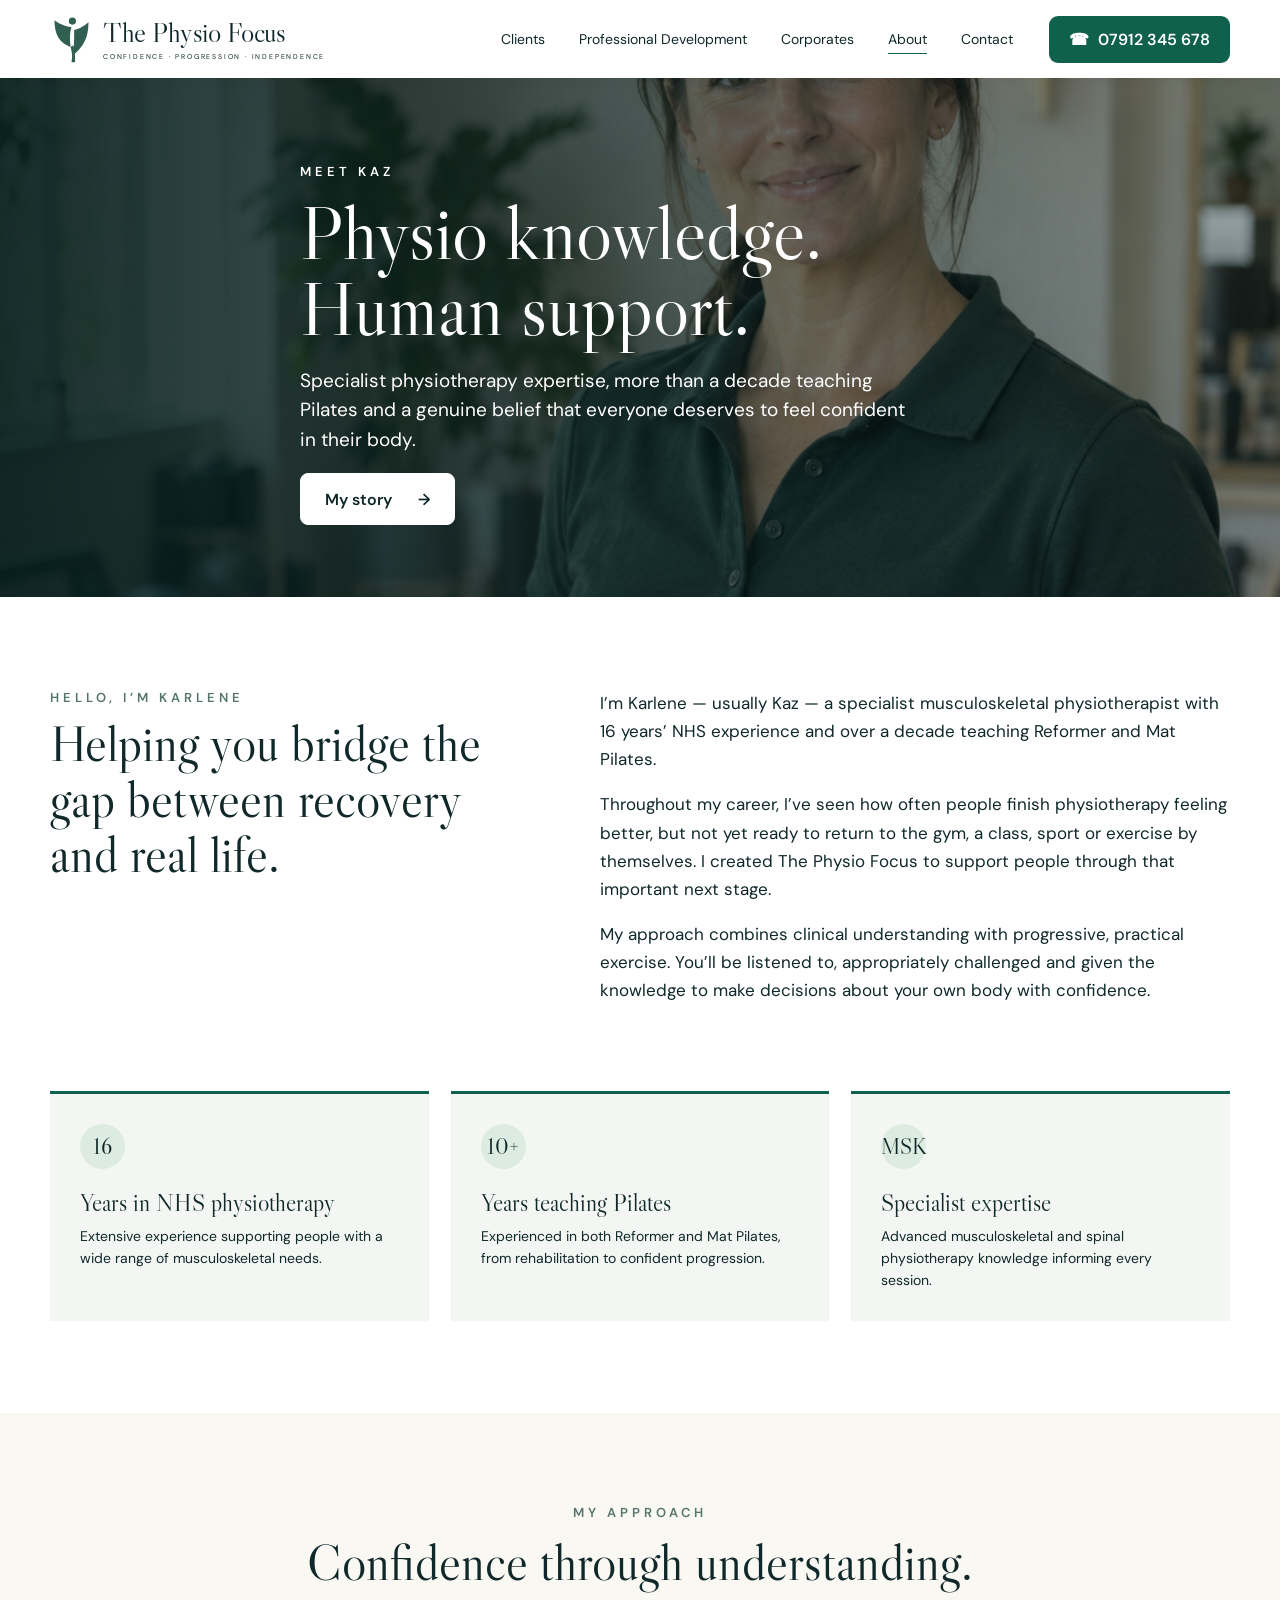
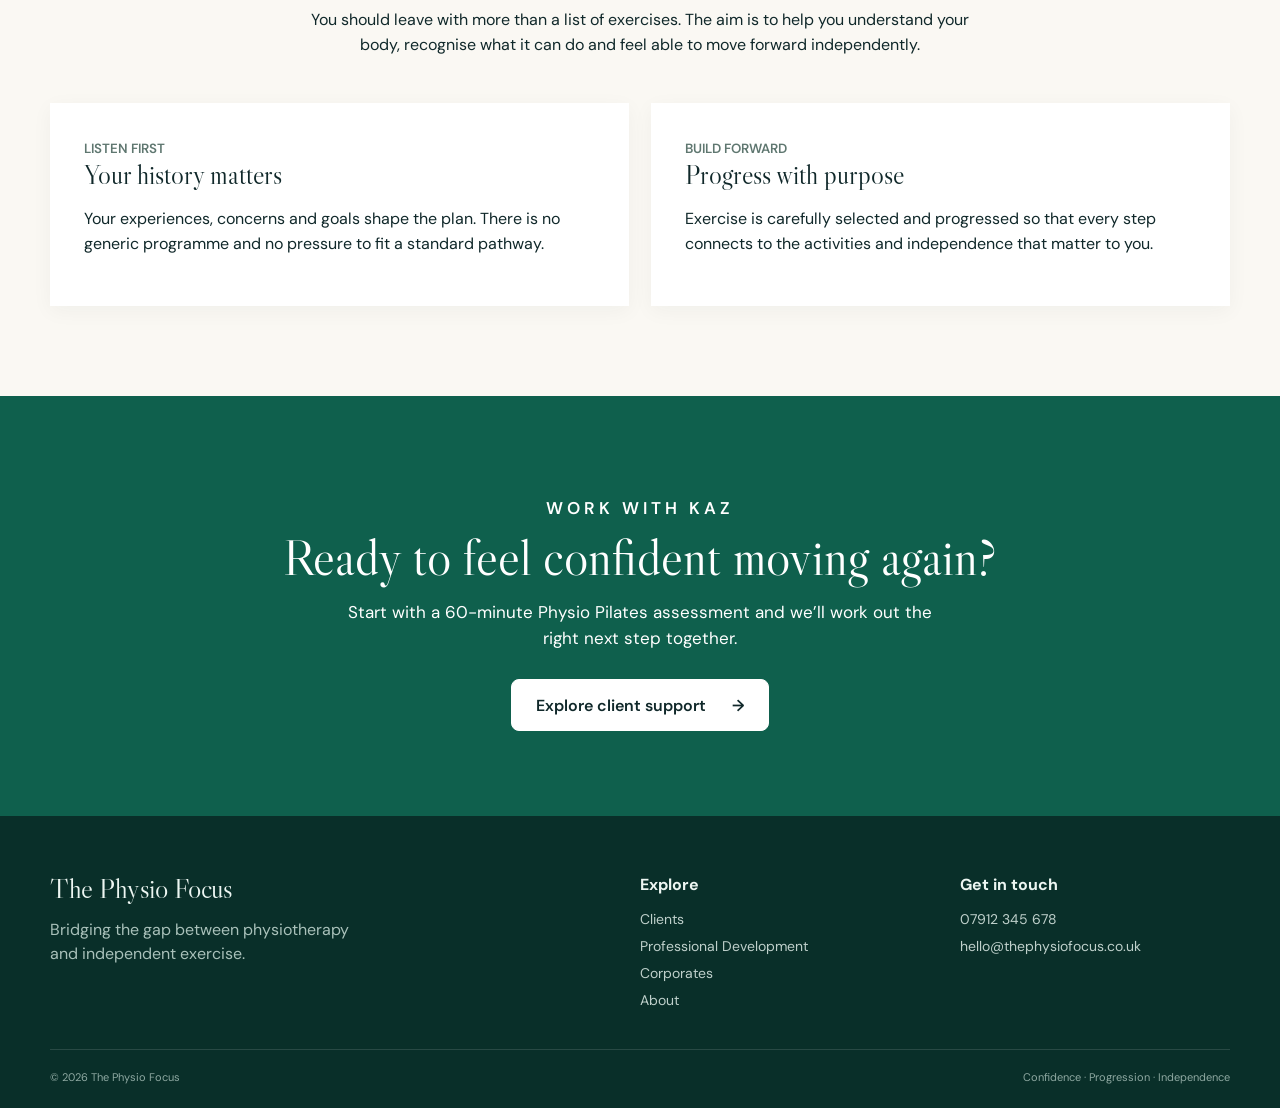
==== commit a296e30f: "Add contact page with mailto enquiry form" ====
--- a/about.html
+++ b/about.html
@@ -1,5 +1,5 @@
 <!doctype html><html lang="en"><head><meta charset="UTF-8"><meta name="viewport" content="width=device-width,initial-scale=1"><meta name="description" content="Meet Karlene, specialist musculoskeletal physiotherapist and founder of The Physio Focus."><title>About Kaz | The Physio Focus</title><link rel="preconnect" href="https://fonts.googleapis.com"><link rel="preconnect" href="https://fonts.gstatic.com" crossorigin><link href="https://fonts.googleapis.com/css2?family=DM+Sans:wght@400;500;600&family=Libre+Caslon+Display&display=swap" rel="stylesheet"><link rel="stylesheet" href="styles.css"></head><body>
-<header class="site-header"><a class="brand" href="index.html" aria-label="The Physio Focus home"><svg class="brand-mark" viewBox="0 0 48 54" aria-hidden="true"><circle cx="25" cy="7" r="4"/><path d="M24 14C12 12 5 6 5 6c0 17 6 25 18 30-1-10-1-16 1-22Z"/><path d="M27 17C38 14 43 8 43 8c0 18-6 28-17 37 1-11 1-20 1-28Z"/><path d="M23 36c2 7 2 11 1 17h4c0-7 0-13-2-19Z"/></svg><span><strong>The Physio Focus</strong><small>CONFIDENCE · PROGRESSION · INDEPENDENCE</small></span></a><nav id="nav" aria-label="Main navigation"><a href="clients.html">Clients</a><a href="professional-development.html">Professional Development</a><a href="corporates.html">Corporates</a><a class="active" href="about.html">About</a></nav><a class="phone-pill" href="tel:07912345678"><span>☎</span>07912 345 678</a><button class="menu-button" aria-label="Toggle menu" aria-expanded="false"><span></span><span></span></button></header>
+<header class="site-header"><a class="brand" href="index.html" aria-label="The Physio Focus home"><svg class="brand-mark" viewBox="0 0 48 54" aria-hidden="true"><circle cx="25" cy="7" r="4"/><path d="M24 14C12 12 5 6 5 6c0 17 6 25 18 30-1-10-1-16 1-22Z"/><path d="M27 17C38 14 43 8 43 8c0 18-6 28-17 37 1-11 1-20 1-28Z"/><path d="M23 36c2 7 2 11 1 17h4c0-7 0-13-2-19Z"/></svg><span><strong>The Physio Focus</strong><small>CONFIDENCE · PROGRESSION · INDEPENDENCE</small></span></a><nav id="nav" aria-label="Main navigation"><a href="clients.html">Clients</a><a href="professional-development.html">Professional Development</a><a href="corporates.html">Corporates</a><a class="active" href="about.html">About</a><a href="contact.html">Contact</a></nav><a class="phone-pill" href="tel:07912345678"><span>☎</span>07912 345 678</a><button class="menu-button" aria-label="Toggle menu" aria-expanded="false"><span></span><span></span></button></header>
 <main><section class="inner-hero cpd-hero"><div class="inner-hero-copy wrap reveal"><p class="eyebrow">MEET KAZ</p><h1>Physio knowledge. Human support.</h1><p>Specialist physiotherapy expertise, more than a decade teaching Pilates and a genuine belief that everyone deserves to feel confident in their body.</p><a class="button button-light" href="#story">My story <span>→</span></a></div></section>
 <section class="page-section" id="story"><div class="wrap"><div class="page-intro reveal"><div><p class="section-label">HELLO, I’M KARLENE</p><h2>Helping you bridge the gap between recovery and real life.</h2></div><div class="page-intro-copy"><p>I’m Karlene — usually Kaz — a specialist musculoskeletal physiotherapist with 16 years’ NHS experience and over a decade teaching Reformer and Mat Pilates.</p><p>Throughout my career, I’ve seen how often people finish physiotherapy feeling better, but not yet ready to return to the gym, a class, sport or exercise by themselves. I created The Physio Focus to support people through that important next stage.</p><p>My approach combines clinical understanding with progressive, practical exercise. You’ll be listened to, appropriately challenged and given the knowledge to make decisions about your own body with confidence.</p></div></div><div class="feature-list"><article class="reveal"><span>16</span><h3>Years in NHS physiotherapy</h3><p>Extensive experience supporting people with a wide range of musculoskeletal needs.</p></article><article class="reveal"><span>10+</span><h3>Years teaching Pilates</h3><p>Experienced in both Reformer and Mat Pilates, from rehabilitation to confident progression.</p></article><article class="reveal"><span>MSK</span><h3>Specialist expertise</h3><p>Advanced musculoskeletal and spinal physiotherapy knowledge informing every session.</p></article></div></div></section>
 <section class="offer-section"><div class="wrap"><div class="section-head"><p class="section-label">MY APPROACH</p><h2>Confidence through understanding.</h2><p>You should leave with more than a list of exercises. The aim is to help you understand your body, recognise what it can do and feel able to move forward independently.</p></div><div class="offer-grid"><article class="offer-card"><small>LISTEN FIRST</small><h3>Your history matters</h3><p>Your experiences, concerns and goals shape the plan. There is no generic programme and no pressure to fit a standard pathway.</p></article><article class="offer-card"><small>BUILD FORWARD</small><h3>Progress with purpose</h3><p>Exercise is carefully selected and progressed so that every step connects to the activities and independence that matter to you.</p></article></div></div></section>
--- a/styles.css
+++ b/styles.css
@@ -9,3 +9,8 @@
 @media(max-width:1100px){.site-header nav{gap:20px;font-size:12px}.phone-pill{padding:12px 15px}}
 @media(max-width:900px){.card-kicker{margin-left:70px}.inner-hero{min-height:520px}.page-intro{grid-template-columns:1fr;gap:26px}.feature-list{grid-template-columns:1fr 1fr}.offer-grid{grid-template-columns:1fr}}
 @media(max-width:560px){.card-kicker{margin-left:66px}.inner-hero{min-height:500px}.inner-hero h1{font-size:46px}.inner-hero p:not(.eyebrow){font-size:17px}.page-section,.offer-section{padding:65px 0}.feature-list{grid-template-columns:1fr;margin-top:45px}.page-cta{padding:65px 18px}}
+
+.contact-hero{background:linear-gradient(90deg,#0b4036 0%,#0d5b49 58%,#306e5c 100%);color:#fff;position:relative;overflow:hidden}.contact-hero:after{content:"";position:absolute;width:430px;height:430px;border:1px solid #ffffff24;border-radius:50%;right:-80px;top:-190px;box-shadow:0 0 0 75px #ffffff08,0 0 0 150px #ffffff05}.contact-hero-inner{padding:82px 0 76px;position:relative;z-index:1}.contact-hero h1{font:clamp(52px,6vw,76px)/1 var(--serif);margin:13px 0 20px}.contact-hero p:not(.eyebrow){max-width:690px;font-size:18px;line-height:1.6;color:#e4efeb}.contact-section{padding:90px 0;background:var(--cream)}.contact-layout{display:grid;grid-template-columns:.8fr 1.2fr;gap:72px;align-items:start}.contact-details{padding-top:16px}.contact-details h2,.contact-form-card h2{font:clamp(35px,3.6vw,48px)/1.1 var(--serif);margin:8px 0 20px}.contact-details>p:not(.section-label):not(.contact-reassurance){font-size:16px;line-height:1.65;color:#405652}.contact-methods{display:grid;gap:13px;margin:32px 0}.contact-methods>a,.contact-methods>div{display:flex;align-items:center;gap:16px;background:#fff;padding:17px 18px;border:1px solid #dce5df}.contact-method-icon{width:40px;height:40px;border-radius:50%;background:var(--sage);display:grid;place-items:center;color:var(--green-dark);font-size:18px;flex:0 0 auto}.contact-methods small,.contact-methods strong{display:block}.contact-methods small{font-size:9px;letter-spacing:1.7px;color:#6b827b;margin-bottom:3px}.contact-methods strong{font-size:14px;overflow-wrap:anywhere}.contact-reassurance{font-size:13px;line-height:1.55;padding-left:16px;border-left:2px solid #7fa394;color:#526b64}.contact-form-card{background:#fff;padding:42px 44px;box-shadow:0 18px 60px #153c3020}.contact-form-card form{display:grid;gap:20px;margin-top:30px}.form-row{display:grid;grid-template-columns:1fr 1fr;gap:18px}.contact-form-card label{display:grid;gap:8px;font-size:13px;font-weight:600;color:#243e39}.contact-form-card label>span{font-weight:400;color:#7a8d87}.contact-form-card input,.contact-form-card select,.contact-form-card textarea{width:100%;border:1px solid #cbd8d2;border-radius:5px;background:#fbfcfa;color:var(--ink);font:15px var(--sans);padding:13px 14px;outline:none;transition:border-color .2s,box-shadow .2s}.contact-form-card textarea{resize:vertical;min-height:135px}.contact-form-card input:focus,.contact-form-card select:focus,.contact-form-card textarea:focus{border-color:var(--green);box-shadow:0 0 0 3px #0f604d16}.contact-submit{border:0;background:var(--green);color:#fff;justify-self:start;cursor:pointer;font-family:var(--sans);font-size:14px}.form-note{font-size:11px;color:#71847e;line-height:1.5;margin:-8px 0 0}.form-status{font-size:13px;color:var(--green);font-weight:600;margin:0;min-height:18px}.contact-next{padding:78px 0 88px;text-align:center}.contact-steps{display:grid;grid-template-columns:repeat(3,1fr);gap:0;margin-top:35px}.contact-steps article{padding:0 38px;border-right:1px solid #d7e1dc}.contact-steps article:last-child{border:0}.contact-steps span{width:43px;height:43px;border-radius:50%;background:var(--sage);display:grid;place-items:center;margin:0 auto 15px;font:21px var(--serif)}.contact-steps h3{font:23px var(--serif);margin:0 0 8px}.contact-steps p{font-size:13px;line-height:1.5;margin:0;color:#536965}
+@media(max-width:1120px){.site-header{gap:22px}.site-header nav{gap:16px}.site-header nav a{font-size:12px}.phone-pill{font-size:13px}.contact-layout{gap:40px}}
+@media(max-width:900px){.contact-layout{grid-template-columns:1fr}.contact-details{padding:0}.contact-form-card{padding:36px}.contact-steps{grid-template-columns:1fr;gap:34px}.contact-steps article{border:0;padding:0 50px}.contact-hero-inner{padding:70px 0}}
+@media(max-width:560px){.contact-hero h1{font-size:46px}.contact-section{padding:62px 0}.contact-form-card{padding:28px 20px}.form-row{grid-template-columns:1fr}.contact-submit{width:100%}.contact-methods strong{font-size:12px}.contact-steps article{padding:0 22px}}
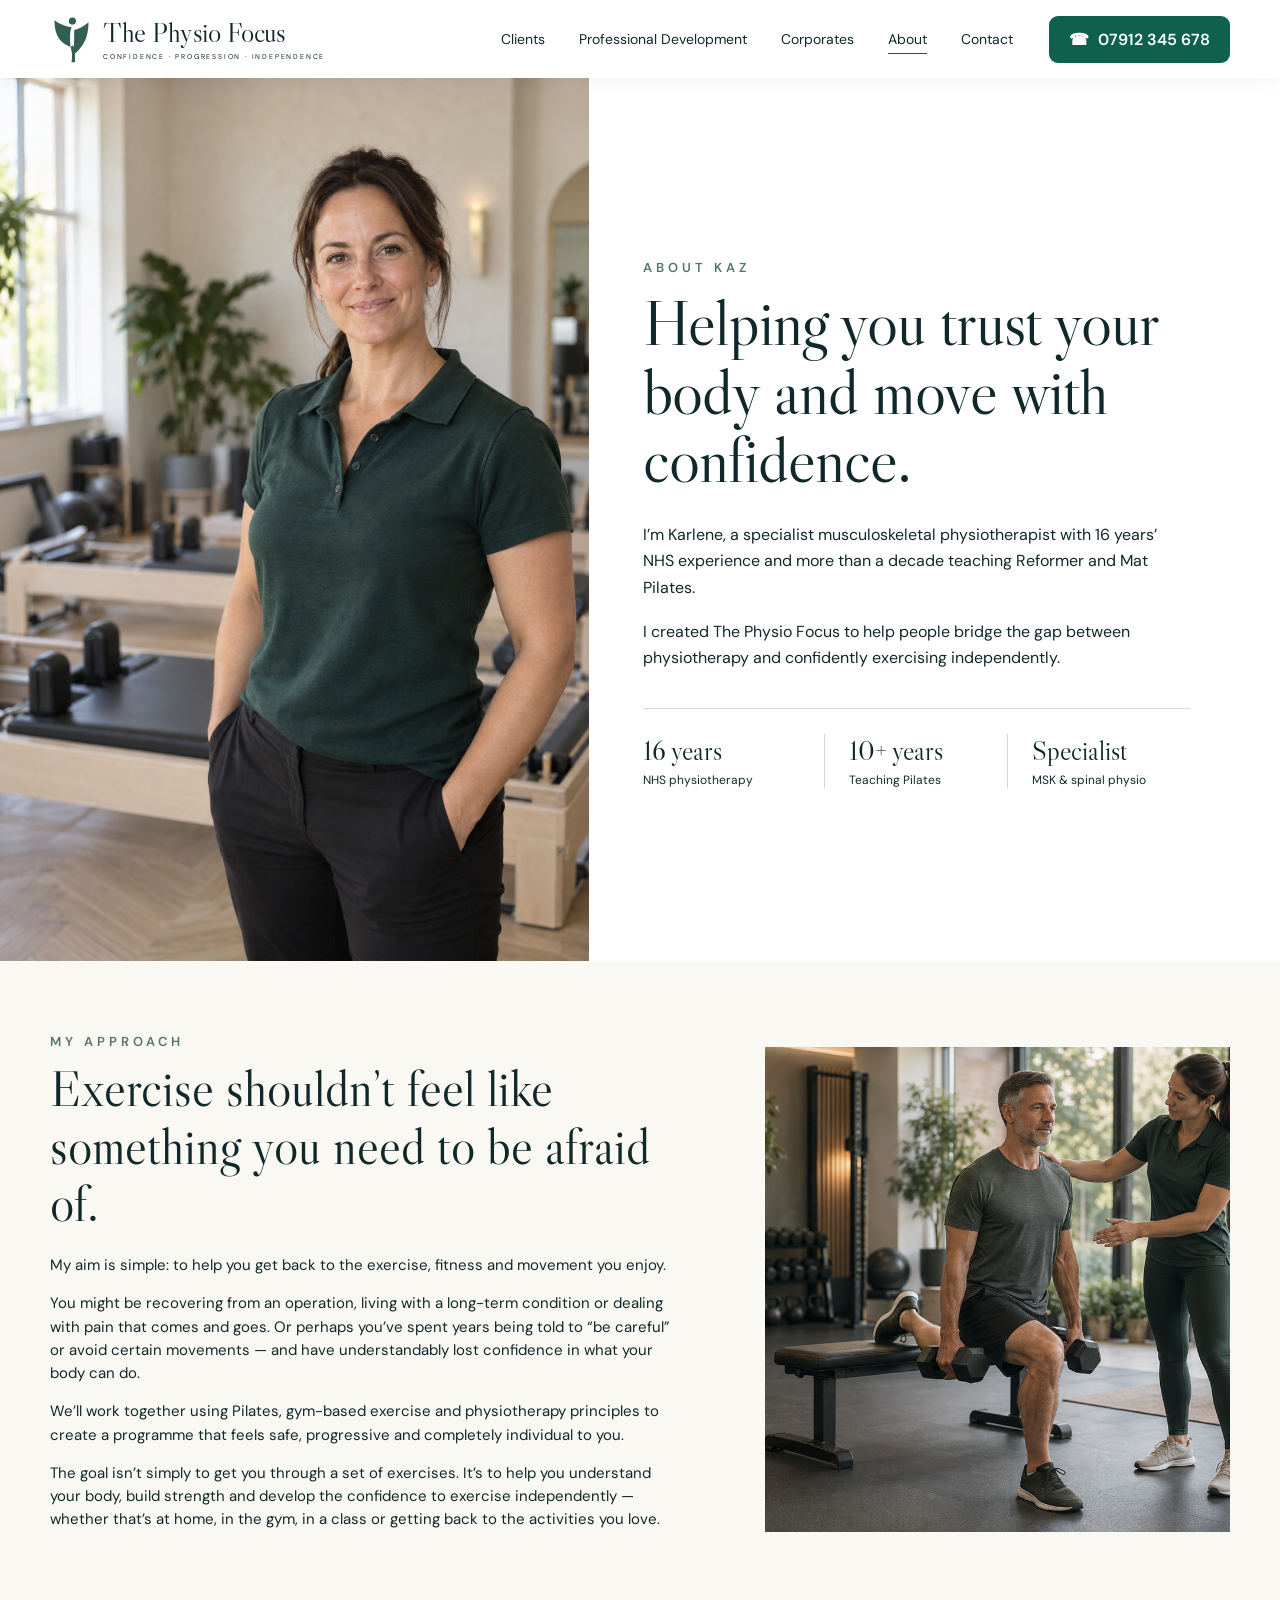
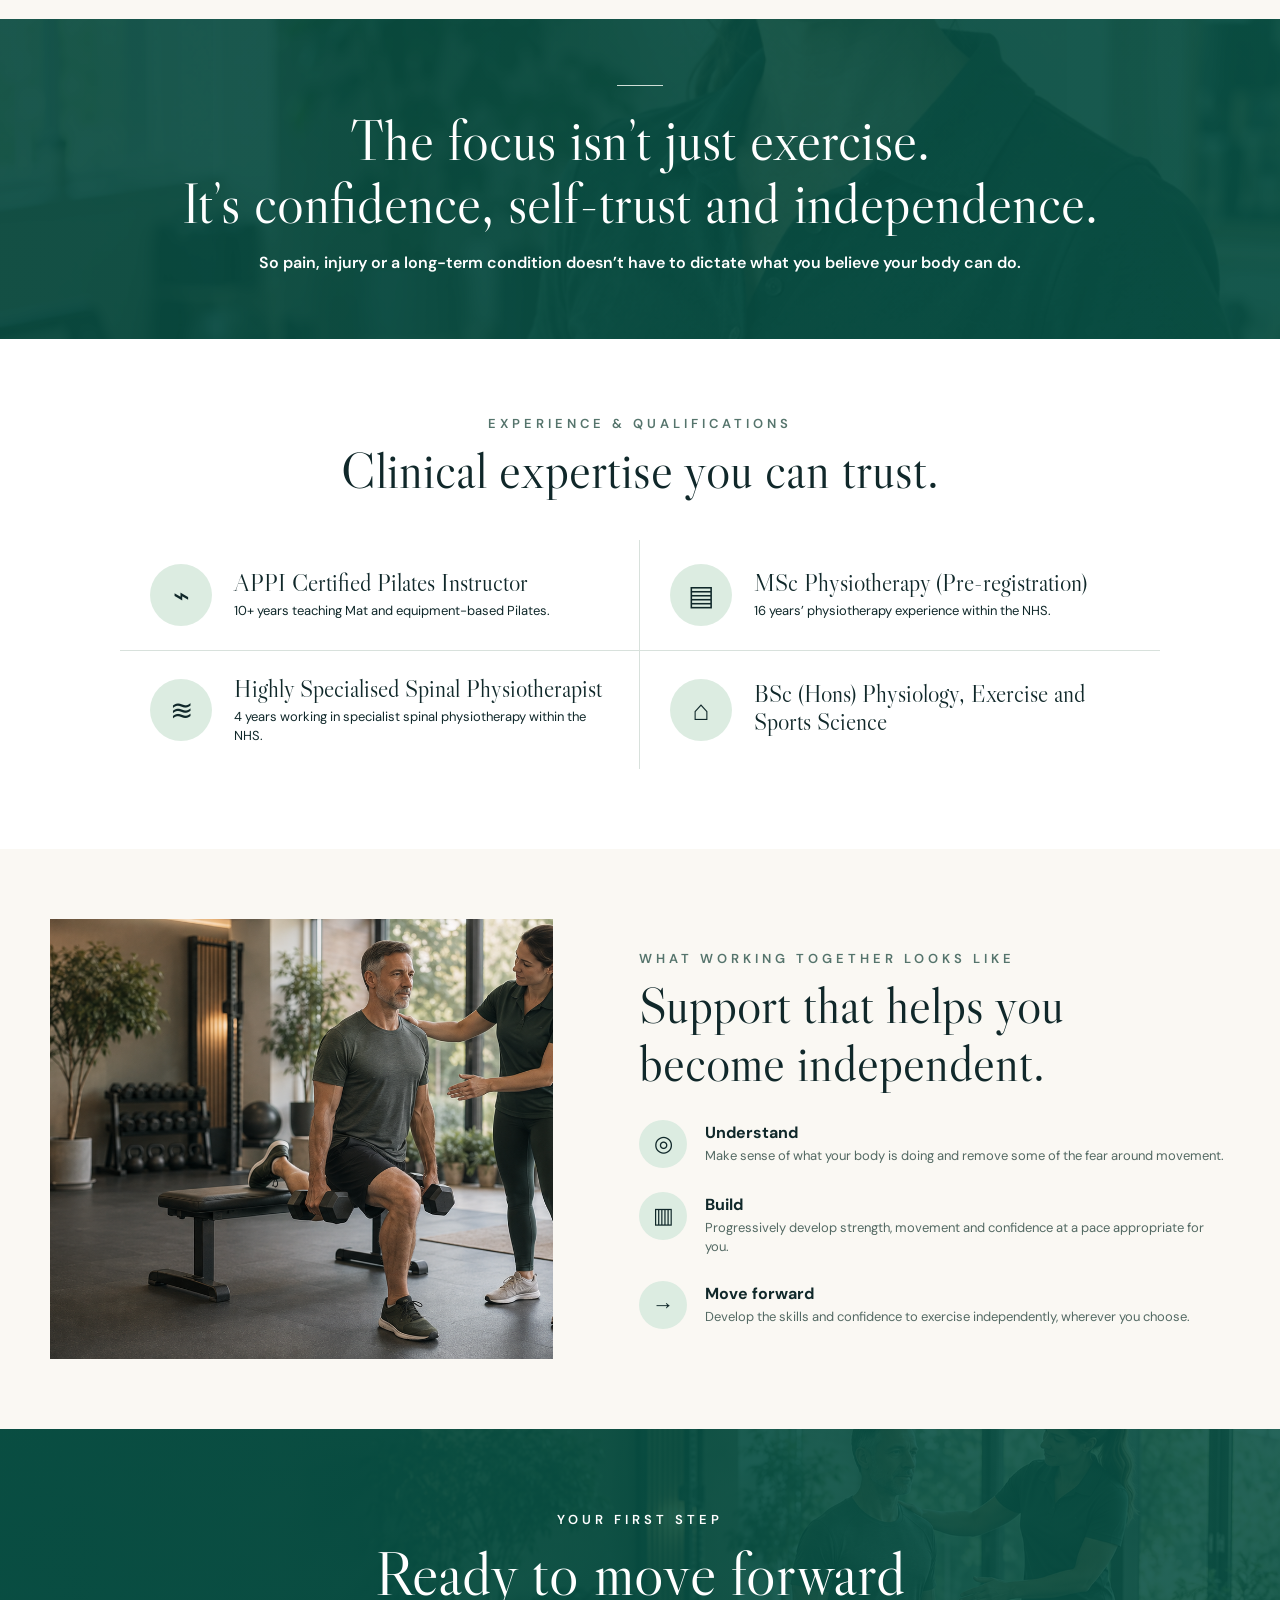
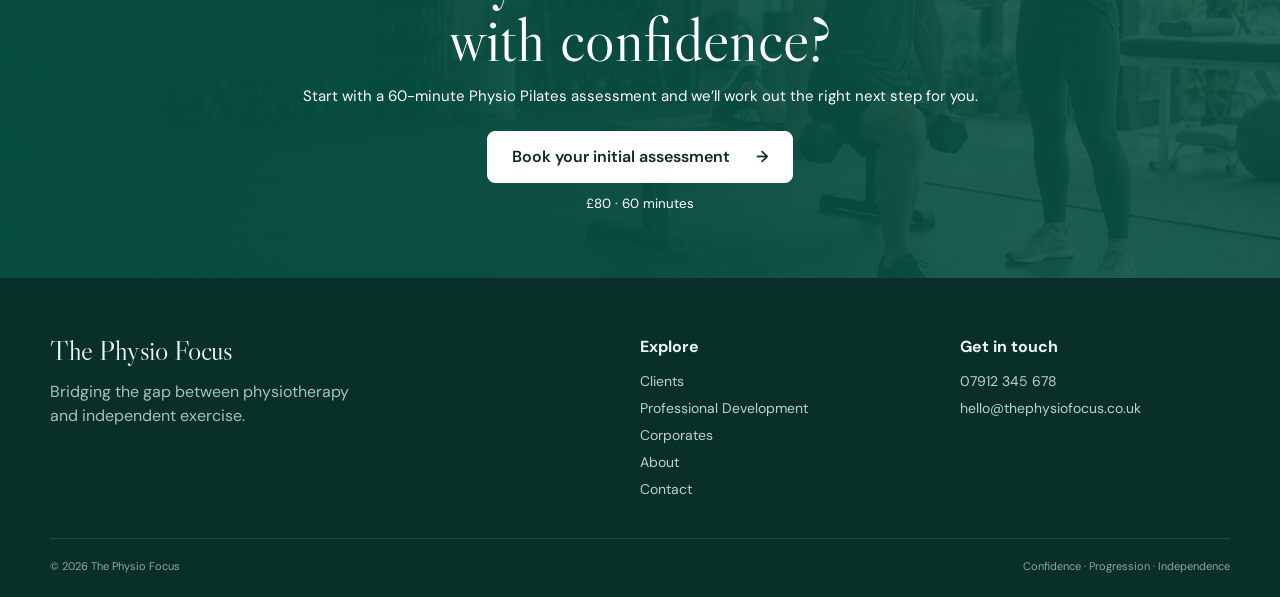
==== commit 5b919409: "Redesign About page" ====
--- a/about.html
+++ b/about.html
@@ -1,7 +1,93 @@
-<!doctype html><html lang="en"><head><meta charset="UTF-8"><meta name="viewport" content="width=device-width,initial-scale=1"><meta name="description" content="Meet Karlene, specialist musculoskeletal physiotherapist and founder of The Physio Focus."><title>About Kaz | The Physio Focus</title><link rel="preconnect" href="https://fonts.googleapis.com"><link rel="preconnect" href="https://fonts.gstatic.com" crossorigin><link href="https://fonts.googleapis.com/css2?family=DM+Sans:wght@400;500;600&family=Libre+Caslon+Display&display=swap" rel="stylesheet"><link rel="stylesheet" href="styles.css"></head><body>
-<header class="site-header"><a class="brand" href="index.html" aria-label="The Physio Focus home"><svg class="brand-mark" viewBox="0 0 48 54" aria-hidden="true"><circle cx="25" cy="7" r="4"/><path d="M24 14C12 12 5 6 5 6c0 17 6 25 18 30-1-10-1-16 1-22Z"/><path d="M27 17C38 14 43 8 43 8c0 18-6 28-17 37 1-11 1-20 1-28Z"/><path d="M23 36c2 7 2 11 1 17h4c0-7 0-13-2-19Z"/></svg><span><strong>The Physio Focus</strong><small>CONFIDENCE · PROGRESSION · INDEPENDENCE</small></span></a><nav id="nav" aria-label="Main navigation"><a href="clients.html">Clients</a><a href="professional-development.html">Professional Development</a><a href="corporates.html">Corporates</a><a class="active" href="about.html">About</a><a href="contact.html">Contact</a></nav><a class="phone-pill" href="tel:07912345678"><span>☎</span>07912 345 678</a><button class="menu-button" aria-label="Toggle menu" aria-expanded="false"><span></span><span></span></button></header>
-<main><section class="inner-hero cpd-hero"><div class="inner-hero-copy wrap reveal"><p class="eyebrow">MEET KAZ</p><h1>Physio knowledge. Human support.</h1><p>Specialist physiotherapy expertise, more than a decade teaching Pilates and a genuine belief that everyone deserves to feel confident in their body.</p><a class="button button-light" href="#story">My story <span>→</span></a></div></section>
-<section class="page-section" id="story"><div class="wrap"><div class="page-intro reveal"><div><p class="section-label">HELLO, I’M KARLENE</p><h2>Helping you bridge the gap between recovery and real life.</h2></div><div class="page-intro-copy"><p>I’m Karlene — usually Kaz — a specialist musculoskeletal physiotherapist with 16 years’ NHS experience and over a decade teaching Reformer and Mat Pilates.</p><p>Throughout my career, I’ve seen how often people finish physiotherapy feeling better, but not yet ready to return to the gym, a class, sport or exercise by themselves. I created The Physio Focus to support people through that important next stage.</p><p>My approach combines clinical understanding with progressive, practical exercise. You’ll be listened to, appropriately challenged and given the knowledge to make decisions about your own body with confidence.</p></div></div><div class="feature-list"><article class="reveal"><span>16</span><h3>Years in NHS physiotherapy</h3><p>Extensive experience supporting people with a wide range of musculoskeletal needs.</p></article><article class="reveal"><span>10+</span><h3>Years teaching Pilates</h3><p>Experienced in both Reformer and Mat Pilates, from rehabilitation to confident progression.</p></article><article class="reveal"><span>MSK</span><h3>Specialist expertise</h3><p>Advanced musculoskeletal and spinal physiotherapy knowledge informing every session.</p></article></div></div></section>
-<section class="offer-section"><div class="wrap"><div class="section-head"><p class="section-label">MY APPROACH</p><h2>Confidence through understanding.</h2><p>You should leave with more than a list of exercises. The aim is to help you understand your body, recognise what it can do and feel able to move forward independently.</p></div><div class="offer-grid"><article class="offer-card"><small>LISTEN FIRST</small><h3>Your history matters</h3><p>Your experiences, concerns and goals shape the plan. There is no generic programme and no pressure to fit a standard pathway.</p></article><article class="offer-card"><small>BUILD FORWARD</small><h3>Progress with purpose</h3><p>Exercise is carefully selected and progressed so that every step connects to the activities and independence that matter to you.</p></article></div></div></section>
-<section class="page-cta"><div class="wrap"><p class="eyebrow">WORK WITH KAZ</p><h2>Ready to feel confident moving again?</h2><p>Start with a 60-minute Physio Pilates assessment and we’ll work out the right next step together.</p><a class="button button-light" href="clients.html">Explore client support <span>→</span></a></div></section></main>
-<footer class="footer"><div class="wrap footer-grid"><div class="footer-brand"><span class="brand-name">The Physio Focus</span><p>Bridging the gap between physiotherapy<br>and independent exercise.</p></div><div><b>Explore</b><a href="clients.html">Clients</a><a href="professional-development.html">Professional Development</a><a href="corporates.html">Corporates</a><a href="about.html">About</a></div><div><b>Get in touch</b><a href="tel:07912345678">07912 345 678</a><a href="mailto:hello@thephysiofocus.co.uk">hello@thephysiofocus.co.uk</a></div></div><div class="wrap footer-bottom"><span>© 2026 The Physio Focus</span><span>Confidence · Progression · Independence</span></div></footer><script src="script.js"></script></body></html>
+<!doctype html>
+<html lang="en">
+<head>
+  <meta charset="UTF-8">
+  <meta name="viewport" content="width=device-width,initial-scale=1">
+  <meta name="description" content="Meet Karlene, specialist musculoskeletal physiotherapist and founder of The Physio Focus.">
+  <title>About Kaz | The Physio Focus</title>
+  <link rel="preconnect" href="https://fonts.googleapis.com">
+  <link rel="preconnect" href="https://fonts.gstatic.com" crossorigin>
+  <link href="https://fonts.googleapis.com/css2?family=DM+Sans:wght@400;500;600&family=Libre+Caslon+Display&display=swap" rel="stylesheet">
+  <link rel="stylesheet" href="styles.css">
+</head>
+<body>
+  <header class="site-header">
+    <a class="brand" href="index.html" aria-label="The Physio Focus home">
+      <svg class="brand-mark" viewBox="0 0 48 54" aria-hidden="true"><circle cx="25" cy="7" r="4"/><path d="M24 14C12 12 5 6 5 6c0 17 6 25 18 30-1-10-1-16 1-22Z"/><path d="M27 17C38 14 43 8 43 8c0 18-6 28-17 37 1-11 1-20 1-28Z"/><path d="M23 36c2 7 2 11 1 17h4c0-7 0-13-2-19Z"/></svg>
+      <span><strong>The Physio Focus</strong><small>CONFIDENCE · PROGRESSION · INDEPENDENCE</small></span>
+    </a>
+    <nav id="nav" aria-label="Main navigation"><a href="clients.html">Clients</a><a href="professional-development.html">Professional Development</a><a href="corporates.html">Corporates</a><a class="active" href="about.html">About</a><a href="contact.html">Contact</a></nav>
+    <a class="phone-pill" href="tel:07912345678"><span>☎</span>07912 345 678</a>
+    <button class="menu-button" aria-label="Toggle menu" aria-expanded="false"><span></span><span></span></button>
+  </header>
+
+  <main class="about-page">
+    <section class="about-intro">
+      <div class="about-intro-photo reveal"><img src="assets/meet-kaz.png" alt="Kaz in her Pilates studio"></div>
+      <div class="about-intro-copy reveal">
+        <p class="section-label">ABOUT KAZ</p>
+        <h1>Helping you trust your body and move with confidence.</h1>
+        <p>I’m Karlene, a specialist musculoskeletal physiotherapist with 16 years’ NHS experience and more than a decade teaching Reformer and Mat Pilates.</p>
+        <p>I created The Physio Focus to help people bridge the gap between physiotherapy and confidently exercising independently.</p>
+        <div class="about-stats">
+          <div><strong>16 years</strong><span>NHS physiotherapy</span></div>
+          <div><strong>10+ years</strong><span>Teaching Pilates</span></div>
+          <div><strong>Specialist</strong><span>MSK &amp; spinal physio</span></div>
+        </div>
+      </div>
+    </section>
+
+    <section class="about-approach">
+      <div class="wrap about-split">
+        <div class="about-prose reveal">
+          <p class="section-label">MY APPROACH</p>
+          <h2>Exercise shouldn’t feel like something you need to be afraid of.</h2>
+          <p>My aim is simple: to help you get back to the exercise, fitness and movement you enjoy.</p>
+          <p>You might be recovering from an operation, living with a long-term condition or dealing with pain that comes and goes. Or perhaps you’ve spent years being told to “be careful” or avoid certain movements — and have understandably lost confidence in what your body can do.</p>
+          <p>We’ll work together using Pilates, gym-based exercise and physiotherapy principles to create a programme that feels safe, progressive and completely individual to you.</p>
+          <p>The goal isn’t simply to get you through a set of exercises. It’s to help you understand your body, build strength and develop the confidence to exercise independently — whether that’s at home, in the gym, in a class or getting back to the activities you love.</p>
+        </div>
+        <div class="about-action-photo reveal"><img src="assets/physio-hero.png" alt="Kaz supporting a client through exercise"></div>
+      </div>
+    </section>
+
+    <section class="about-belief">
+      <div class="wrap reveal"><span></span><h2>The focus isn’t just exercise.<br>It’s confidence, self-trust and independence.</h2><p>So pain, injury or a long-term condition doesn’t have to dictate what you believe your body can do.</p></div>
+    </section>
+
+    <section class="about-experience">
+      <div class="wrap">
+        <div class="about-section-heading reveal"><p class="section-label">EXPERIENCE &amp; QUALIFICATIONS</p><h2>Clinical expertise you can trust.</h2></div>
+        <div class="qualification-grid">
+          <article class="reveal"><span class="qualification-icon">⌁</span><div><h3>APPI Certified Pilates Instructor</h3><p>10+ years teaching Mat and equipment-based Pilates.</p></div></article>
+          <article class="reveal"><span class="qualification-icon">▤</span><div><h3>MSc Physiotherapy (Pre-registration)</h3><p>16 years’ physiotherapy experience within the NHS.</p></div></article>
+          <article class="reveal"><span class="qualification-icon">≋</span><div><h3>Highly Specialised Spinal Physiotherapist</h3><p>4 years working in specialist spinal physiotherapy within the NHS.</p></div></article>
+          <article class="reveal"><span class="qualification-icon">⌂</span><div><h3>BSc (Hons) Physiology, Exercise and Sports Science</h3></div></article>
+        </div>
+      </div>
+    </section>
+
+    <section class="about-process">
+      <div class="wrap about-split process-split">
+        <div class="about-action-photo process-photo reveal"><img src="assets/physio-hero.png" alt="Kaz coaching a client to build strength and confidence"></div>
+        <div class="process-copy reveal">
+          <p class="section-label">WHAT WORKING TOGETHER LOOKS LIKE</p>
+          <h2>Support that helps you become independent.</h2>
+          <div class="process-list">
+            <article><span>◎</span><div><h3>Understand</h3><p>Make sense of what your body is doing and remove some of the fear around movement.</p></div></article>
+            <article><span>▥</span><div><h3>Build</h3><p>Progressively develop strength, movement and confidence at a pace appropriate for you.</p></div></article>
+            <article><span>→</span><div><h3>Move forward</h3><p>Develop the skills and confidence to exercise independently, wherever you choose.</p></div></article>
+          </div>
+        </div>
+      </div>
+    </section>
+
+    <section class="about-assessment">
+      <div class="wrap reveal"><p class="eyebrow">YOUR FIRST STEP</p><h2>Ready to move forward<br>with confidence?</h2><p>Start with a 60-minute Physio Pilates assessment and we’ll work out the right next step for you.</p><a class="button button-light" href="contact.html">Book your initial assessment <span>→</span></a><small>£80 · 60 minutes</small></div>
+    </section>
+  </main>
+
+  <footer class="footer"><div class="wrap footer-grid"><div class="footer-brand"><span class="brand-name">The Physio Focus</span><p>Bridging the gap between physiotherapy<br>and independent exercise.</p></div><div><b>Explore</b><a href="clients.html">Clients</a><a href="professional-development.html">Professional Development</a><a href="corporates.html">Corporates</a><a href="about.html">About</a><a href="contact.html">Contact</a></div><div><b>Get in touch</b><a href="tel:07912345678">07912 345 678</a><a href="mailto:hello@thephysiofocus.co.uk">hello@thephysiofocus.co.uk</a></div></div><div class="wrap footer-bottom"><span>© 2026 The Physio Focus</span><span>Confidence · Progression · Independence</span></div></footer>
+  <script src="script.js"></script>
+</body>
+</html>
--- a/styles.css
+++ b/styles.css
@@ -1,16 +1,19 @@
-:root{--ink:#10282a;--green:#0f604d;--green-dark:#0b493d;--sage:#dcece1;--pale:#f3f6f2;--cream:#faf8f3;--white:#fff;--sans:"DM Sans",sans-serif;--serif:"Libre Caslon Display",Georgia,serif}*{box-sizing:border-box}html{scroll-behavior:smooth}body{margin:0;color:var(--ink);font-family:var(--sans);background:#fff}a{color:inherit;text-decoration:none}.wrap{width:min(1180px,calc(100% - 64px));margin:auto}.site-header{height:78px;display:flex;align-items:center;padding:0 max(32px,calc((100vw - 1180px)/2));gap:36px;position:relative;z-index:20;background:rgba(255,255,255,.97);box-shadow:0 1px 16px #0a2d2310}.brand{display:flex;align-items:center;gap:10px;margin-right:auto}.brand-mark{width:43px;height:50px;fill:#315f52}.brand strong,.brand-name{font:28px/1 var(--serif);display:block;letter-spacing:-.5px}.brand small{font-size:7px;letter-spacing:1.8px;display:block;margin-top:6px}.site-header nav{display:flex;gap:34px;font-size:14px}.site-header nav a{position:relative}.site-header nav a:after{content:"";height:1px;background:var(--green);position:absolute;bottom:-6px;left:0;right:100%;transition:.25s}.site-header nav a:hover:after{right:0}.phone-pill{background:var(--green);color:white;border-radius:9px;padding:13px 20px;font-weight:600}.phone-pill span{margin-right:9px}.menu-button{display:none;border:0;background:none;width:38px}.menu-button span{display:block;height:2px;background:var(--ink);margin:7px}.hero{min-height:620px;color:white;background:linear-gradient(90deg,rgba(5,29,28,.95) 0%,rgba(5,29,28,.72) 32%,rgba(5,29,28,.08) 63%),url("assets/physio-hero.png") center/cover no-repeat;position:relative;display:flex;align-items:center}.hero-content{padding:66px 0 60px}.eyebrow,.section-label{letter-spacing:4px;font-size:13px;font-weight:600}.hero h1{font:clamp(54px,6vw,78px)/.99 var(--serif);letter-spacing:-1.7px;margin:14px 0 20px}.hero-lede{font-size:21px;max-width:590px;line-height:1.35;margin:0 0 10px}.hero-copy{max-width:545px;font-size:16px;line-height:1.55;color:#f0f4f1}.actions{display:flex;gap:14px;margin-top:28px}.button{min-height:52px;padding:0 24px;border-radius:8px;display:inline-flex;align-items:center;justify-content:center;gap:26px;font-weight:600;border:1px solid white;transition:.2s}.button:hover{transform:translateY(-2px)}.button-light{background:#fff;color:var(--ink)}.button-ghost{background:#ffffff10}.hero-trust{display:flex;gap:80px;margin-top:42px}.hero-trust>div{display:flex;gap:10px;align-items:center}.hero-trust p{font-size:13px;line-height:1.3;margin:0}.line-icon{width:37px;height:37px;border:1px solid #ffffffb5;border-radius:50%;display:grid;place-items:center;font-size:22px}.hero-quote{position:absolute;right:max(50px,calc((100vw - 1180px)/2));bottom:35px;text-align:right;font:italic 18px/1.4 var(--serif)}.services{padding:26px 0 90px}.service-grid{display:grid;grid-template-columns:repeat(3,1fr);gap:22px}.service-card{background:linear-gradient(135deg,#f8faf7,#eef3ef);border-radius:7px;overflow:hidden;box-shadow:0 6px 24px #17372c0b}.card-image{height:195px;background-position:center;background-size:cover;position:relative;display:flex;align-items:flex-end;padding:18px}.card-image:after{content:"";position:absolute;inset:0;background:linear-gradient(transparent 50%,#071d1c99)}.card-kicker{color:#fff;font-size:10px;letter-spacing:2px;position:relative;z-index:1}.clients-image{background-image:url("assets/physio-hero.png");background-position:72% 42%}.cpd-image{background-image:linear-gradient(#214f4259,#214f4259),url("assets/meet-kaz.png");background-position:center 27%}.corporate-image{background-image:linear-gradient(#1e4d3f69,#1e4d3f69),url("assets/physio-hero.png");background-position:88% 60%}.card-body{padding:34px 24px 26px;position:relative;min-height:246px;display:flex;flex-direction:column}.round-icon{position:absolute;left:20px;top:-30px;width:55px;height:55px;border:1px solid white;border-radius:50%;background:var(--sage);display:grid;place-items:center;font-size:27px}.card-body h2{font:27px/1.05 var(--serif);margin:0 0 12px}.card-body h2 em{font:normal 10px var(--sans);background:#d0e5d8;padding:7px 10px;border-radius:12px;display:inline-block;vertical-align:middle;margin-left:6px}.card-body p{margin:0 0 22px;line-height:1.42;font-size:15px}.card-body a,.text-link{color:var(--green-dark);font-weight:600;margin-top:auto}.card-body a span,.text-link span{margin-left:8px}.fit-section{background:var(--cream);padding:72px 0 78px;text-align:center}.section-label{color:#55746c;margin:0 0 10px}.fit-section h2,.testimonials h2{font:clamp(36px,4vw,48px)/1.1 var(--serif);margin:0 0 45px}.fit-grid{display:grid;grid-template-columns:repeat(5,1fr)}.fit-grid article{padding:0 20px;border-right:1px solid #ccd8d1}.fit-grid article:last-child{border:0}.fit-grid span{width:58px;height:58px;background:#d8e8dc;border-radius:50%;display:grid;place-items:center;margin:0 auto 17px;font:26px var(--serif)}.fit-grid h3{font:19px/1.15 var(--serif);margin:0 0 9px}.fit-grid p{font-size:13px;line-height:1.45;margin:0}.about{display:grid;grid-template-columns:.88fr 1.12fr;gap:86px;align-items:center;padding-top:100px;padding-bottom:100px}.about-image{height:560px;position:relative}.about-image img{width:100%;height:100%;object-fit:cover;border-radius:4px;object-position:center 25%}.photo-note{position:absolute;bottom:22px;left:-22px;background:var(--green);color:white;padding:18px 24px;font:17px/1.4 var(--serif);box-shadow:0 9px 26px #0728203d}.about-copy h2{font:clamp(40px,4vw,56px)/1.08 var(--serif);letter-spacing:-.5px;margin:10px 0 24px}.about-copy>p:not(.section-label){font-size:17px;line-height:1.65;color:#314747}.credentials{display:grid;grid-template-columns:repeat(3,1fr);margin:32px 0;border-top:1px solid #d2ddd8;border-bottom:1px solid #d2ddd8;padding:23px 0}.credentials div{padding-right:18px}.credentials strong{font:24px var(--serif);display:block}.credentials span{display:block;font-size:11px;margin-top:4px}.testimonials{background:var(--pale);padding:82px 0 90px;text-align:center}.testimonials h2{margin-bottom:35px}.quote-grid{display:grid;grid-template-columns:repeat(3,1fr);gap:22px;text-align:left}.quote-grid blockquote{margin:0;background:#fff;padding:30px 30px 26px;min-height:270px;display:flex;flex-direction:column;box-shadow:0 5px 20px #133a2e09}.quote-mark{font:60px/30px var(--serif);color:#71968b}.quote-grid blockquote>p{font:15px/1.52 var(--sans);margin:14px 0 24px}.quote-grid footer{margin-top:auto;border-top:1px solid #d9e3de;padding-top:15px}.quote-grid footer b,.quote-grid footer small{display:block}.quote-grid footer small{color:#687b76;margin-top:3px}.assessment{background:linear-gradient(90deg,#123e35eb,#123e35d9),url("assets/physio-hero.png") center 70%/cover;color:#fff;text-align:center}.assessment-inner{padding:83px 20px 78px}.assessment h2{font:clamp(43px,5vw,62px)/1.06 var(--serif);margin:10px 0 14px}.assessment p:not(.eyebrow){font-size:17px}.button-solid{background:#fff;color:var(--green-dark);margin:16px 0 10px}.assessment small{display:block}.footer{background:#092f29;color:#edf6f2;padding:58px 0 24px}.footer-grid{display:grid;grid-template-columns:2fr 1fr 1fr;gap:50px}.footer-brand p{color:#a9c1ba;line-height:1.5}.footer-grid>div:not(.footer-brand){display:flex;flex-direction:column;gap:9px}.footer-grid b{margin-bottom:6px}.footer-grid a{color:#bfd0cb;font-size:14px}.footer-bottom{border-top:1px solid #ffffff20;margin-top:40px;padding-top:20px;display:flex;justify-content:space-between;color:#8fa9a2;font-size:11px}.reveal{opacity:0;transform:translateY(18px);transition:opacity .7s ease,transform .7s ease}.reveal.visible{opacity:1;transform:none}
-@media(max-width:900px){.site-header{height:70px;padding:0 22px}.brand strong{font-size:22px}.brand small{display:none}.brand-mark{width:34px}.phone-pill{display:none}.menu-button{display:block}.site-header nav{position:absolute;top:70px;left:0;right:0;background:#fff;display:none;flex-direction:column;padding:25px;gap:20px;box-shadow:0 10px 20px #0001}.site-header nav.open{display:flex}.wrap{width:min(100% - 40px,700px)}.hero{min-height:720px;background-position:62% center;align-items:flex-end}.hero:before{content:"";position:absolute;inset:0;background:linear-gradient(0deg,#071f1dcf 0%,#071f1d9c 52%,transparent 100%)}.hero-content{position:relative;z-index:1;padding-bottom:40px}.hero h1{font-size:54px}.hero-quote{display:none}.hero-trust{gap:24px;justify-content:space-between}.service-grid{grid-template-columns:1fr}.card-image{height:245px}.fit-grid{grid-template-columns:1fr 1fr;gap:32px 0}.fit-grid article{border:0}.fit-grid article:last-child{grid-column:1/-1}.about{grid-template-columns:1fr;gap:42px}.about-image{height:500px}.quote-grid{grid-template-columns:1fr}.footer-grid{grid-template-columns:1fr 1fr}.footer-brand{grid-column:1/-1}}
+:root{--ink:#10282a;--green:#0f604d;--green-dark:#0b493d;--sage:#dcece1;--pale:#f3f6f2;--cream:#faf8f3;--white:#fff;--sans:"DM Sans",sans-serif;--serif:"Libre Caslon Display",Georgia,serif}*{box-sizing:border-box}html{scroll-behavior:smooth}body{margin:0;color:var(--ink);font-family:var(--sans);background:#fff}a{color:inherit;text-decoration:none}.wrap{width:min(1180px,calc(100% - 64px));margin:auto}.site-header{height:78px;display:flex;align-items:center;padding:0 max(32px,calc((100vw - 1180px)/2));gap:36px;position:relative;z-index:20;background:rgba(255,255,255,.97);box-shadow:0 1px 16px #0a2d2310}.brand{display:flex;align-items:center;gap:10px;margin-right:auto}.brand-mark{width:43px;height:50px;fill:#315f52}.brand strong,.brand-name{font:28px/1 var(--serif);display:block;letter-spacing:-.5px}.brand small{font-size:7px;letter-spacing:1.8px;display:block;margin-top:6px}.site-header nav{display:flex;gap:34px;font-size:14px}.site-header nav a{position:relative}.site-header nav a:after{content:"";height:1px;background:var(--green);position:absolute;bottom:-6px;left:0;right:100%;transition:.25s}.site-header nav a:hover:after{right:0}.phone-pill{background:var(--green);color:white;border-radius:9px;padding:13px 20px;font-weight:600}.phone-pill span{margin-right:9px}.menu-button{display:none;border:0;background:none;width:38px}.menu-button span{display:block;height:2px;background:var(--ink);margin:7px}.hero{min-height:620px;color:white;background:linear-gradient(90deg,rgba(5,29,28,.95) 0%,rgba(5,29,28,.72) 32%,rgba(5,29,28,.08) 63%),url("assets/physio-hero.png") center/cover no-repeat;position:relative;display:flex;align-items:center}.hero-content{padding:66px 0 60px}.eyebrow,.section-label{letter-spacing:4px;font-size:13px;font-weight:600}.hero h1{font:clamp(54px,6vw,78px)/.99 var(--serif);letter-spacing:-1.7px;margin:14px 0 20px}.hero-lede{font-size:21px;max-width:590px;line-height:1.35;margin:0 0 10px}.hero-copy{max-width:545px;font-size:16px;line-height:1.55;color:#f0f4f1}.actions{display:flex;gap:14px;margin-top:28px}.button{min-height:52px;padding:0 24px;border-radius:8px;display:inline-flex;align-items:center;justify-content:center;gap:26px;font-weight:600;border:1px solid white;transition:.2s}.button:hover{transform:translateY(-2px)}.button-light{background:#fff;color:var(--ink)}.button-ghost{background:#ffffff10}.hero-trust{display:flex;gap:80px;margin-top:42px}.hero-trust>div{display:flex;gap:10px;align-items:center}.hero-trust p{font-size:13px;line-height:1.3;margin:0}.line-icon{width:37px;height:37px;border:1px solid #ffffffb5;border-radius:50%;display:grid;place-items:center;font-size:22px}.hero-quote{position:absolute;right:max(50px,calc((100vw - 1180px)/2));bottom:35px;text-align:right;font:italic 18px/1.4 var(--serif)}.services{padding:26px 0 90px}.service-grid{display:grid;grid-template-columns:repeat(3,1fr);gap:22px}.service-card{background:linear-gradient(135deg,#f8faf7,#eef3ef);border-radius:7px;overflow:hidden;box-shadow:0 6px 24px #17372c0b}.card-image{height:166px;background-position:center;background-size:cover;position:relative;display:flex;align-items:flex-end;padding:18px}.card-image:after{content:"";position:absolute;inset:0;background:linear-gradient(transparent 50%,#071d1c99)}.clients-image{background-image:url("assets/physio-hero.png");background-position:72% 42%}.cpd-image{background-image:linear-gradient(#214f4259,#214f4259),url("assets/meet-kaz.png");background-position:center 27%}.corporate-image{background-image:linear-gradient(#1e4d3f69,#1e4d3f69),url("assets/physio-hero.png");background-position:88% 60%}.card-body{padding:34px 24px 26px;position:relative;min-height:246px;display:flex;flex-direction:column}.round-icon{position:absolute;left:20px;top:-30px;width:55px;height:55px;border:1px solid white;border-radius:50%;background:var(--sage);display:grid;place-items:center;font-size:27px}.card-body h2{font:27px/1.05 var(--serif);margin:0 0 12px}.card-body h2 em{font:normal 10px var(--sans);background:#d0e5d8;padding:7px 10px;border-radius:12px;display:inline-block;vertical-align:middle;margin-left:6px}.card-body p{margin:0 0 22px;line-height:1.42;font-size:15px}.card-body a,.text-link{color:var(--green-dark);font-weight:600;margin-top:auto}.card-body a span,.text-link span{margin-left:8px}.fit-section{background:var(--cream);padding:72px 0 78px;text-align:center}.section-label{color:#55746c;margin:0 0 10px}.fit-section h2,.testimonials h2{font:clamp(36px,4vw,48px)/1.1 var(--serif);margin:0 0 45px}.fit-grid{display:grid;grid-template-columns:repeat(5,1fr)}.fit-grid article{padding:0 20px;border-right:1px solid #ccd8d1}.fit-grid article:last-child{border:0}.fit-grid span{width:58px;height:58px;background:#d8e8dc;border-radius:50%;display:grid;place-items:center;margin:0 auto 17px;font:26px var(--serif)}.fit-grid h3{font:19px/1.15 var(--serif);margin:0 0 9px}.fit-grid p{font-size:13px;line-height:1.45;margin:0}.about{display:grid;grid-template-columns:.88fr 1.12fr;gap:86px;align-items:center;padding-top:100px;padding-bottom:100px}.about-image{height:560px;position:relative}.about-image img{width:100%;height:100%;object-fit:cover;border-radius:4px;object-position:center 25%}.photo-note{position:absolute;bottom:22px;left:-22px;background:var(--green);color:white;padding:18px 24px;font:17px/1.4 var(--serif);box-shadow:0 9px 26px #0728203d}.about-copy h2{font:clamp(40px,4vw,56px)/1.08 var(--serif);letter-spacing:-.5px;margin:10px 0 24px}.about-copy>p:not(.section-label){font-size:17px;line-height:1.65;color:#314747}.credentials{display:grid;grid-template-columns:repeat(3,1fr);margin:32px 0;border-top:1px solid #d2ddd8;border-bottom:1px solid #d2ddd8;padding:23px 0}.credentials div{padding-right:18px}.credentials strong{font:24px var(--serif);display:block}.credentials span{display:block;font-size:11px;margin-top:4px}.testimonials{background:var(--pale);padding:82px 0 90px;text-align:center}.testimonials h2{margin-bottom:35px}.quote-grid{display:grid;grid-template-columns:repeat(3,1fr);gap:22px;text-align:left}.quote-grid blockquote{margin:0;background:#fff;padding:30px 30px 26px;min-height:270px;display:flex;flex-direction:column;box-shadow:0 5px 20px #133a2e09}.quote-mark{font:60px/30px var(--serif);color:#71968b}.quote-grid blockquote>p{font:15px/1.52 var(--sans);margin:14px 0 24px}.quote-grid footer{margin-top:auto;border-top:1px solid #d9e3de;padding-top:15px}.quote-grid footer b,.quote-grid footer small{display:block}.quote-grid footer small{color:#687b76;margin-top:3px}.assessment{background:linear-gradient(90deg,#123e35eb,#123e35d9),url("assets/physio-hero.png") center 70%/cover;color:#fff;text-align:center}.assessment-inner{padding:83px 20px 78px}.assessment h2{font:clamp(43px,5vw,62px)/1.06 var(--serif);margin:10px 0 14px}.assessment p:not(.eyebrow){font-size:17px}.button-solid{background:#fff;color:var(--green-dark);margin:16px 0 10px}.assessment small{display:block}.footer{background:#092f29;color:#edf6f2;padding:58px 0 24px}.footer-grid{display:grid;grid-template-columns:2fr 1fr 1fr;gap:50px}.footer-brand p{color:#a9c1ba;line-height:1.5}.footer-grid>div:not(.footer-brand){display:flex;flex-direction:column;gap:9px}.footer-grid b{margin-bottom:6px}.footer-grid a{color:#bfd0cb;font-size:14px}.footer-bottom{border-top:1px solid #ffffff20;margin-top:40px;padding-top:20px;display:flex;justify-content:space-between;color:#8fa9a2;font-size:11px}.reveal{opacity:0;transform:translateY(18px);transition:opacity .7s ease,transform .7s ease}.reveal.visible{opacity:1;transform:none}
+@media(max-width:900px){.site-header{height:70px;padding:0 22px}.brand strong{font-size:22px}.brand small{display:none}.brand-mark{width:34px}.phone-pill{display:none}.menu-button{display:block}.site-header nav{position:absolute;top:70px;left:0;right:0;background:#fff;display:none;flex-direction:column;padding:25px;gap:20px;box-shadow:0 10px 20px #0001}.site-header nav.open{display:flex}.wrap{width:min(100% - 40px,700px)}.hero{min-height:720px;background-position:62% center;align-items:flex-end}.hero:before{content:"";position:absolute;inset:0;background:linear-gradient(0deg,#071f1dcf 0%,#071f1d9c 52%,transparent 100%)}.hero-content{position:relative;z-index:1;padding-bottom:40px}.hero h1{font-size:54px}.hero-quote{display:none}.hero-trust{gap:24px;justify-content:space-between}.service-grid{grid-template-columns:1fr}.card-image{height:208px}.fit-grid{grid-template-columns:1fr 1fr;gap:32px 0}.fit-grid article{border:0}.fit-grid article:last-child{grid-column:1/-1}.about{grid-template-columns:1fr;gap:42px}.about-image{height:500px}.quote-grid{grid-template-columns:1fr}.footer-grid{grid-template-columns:1fr 1fr}.footer-brand{grid-column:1/-1}}
 @media(max-width:560px){.wrap{width:calc(100% - 32px)}.hero{min-height:690px;background-position:67% center}.hero h1{font-size:43px}.hero-lede{font-size:18px}.hero-copy{font-size:14px}.actions{flex-direction:column;align-items:stretch}.button{min-height:48px}.hero-trust{margin-top:28px;gap:8px}.hero-trust>div{display:block;text-align:center}.line-icon{margin:auto auto 7px}.hero-trust p{font-size:10px}.services{padding-bottom:65px}.fit-section{padding:60px 0}.fit-grid{grid-template-columns:1fr}.fit-grid article,.fit-grid article:last-child{grid-column:auto;padding:0 36px}.about{padding-top:70px;padding-bottom:70px}.about-image{height:430px}.photo-note{left:-8px}.credentials{grid-template-columns:1fr;gap:17px}.quote-grid blockquote{min-height:0}.footer-grid{grid-template-columns:1fr}.footer-brand{grid-column:auto}.footer-bottom{flex-direction:column;gap:7px}}
 
-/* Keep the image labels clear of the overlapping circular icons. */
-.card-kicker{margin-left:64px}
 .site-header nav a.active:after{right:0}
 .inner-hero{min-height:460px;display:flex;align-items:center;color:#fff;background:linear-gradient(90deg,rgba(5,29,28,.93),rgba(5,29,28,.45)),url("assets/physio-hero.png") center/cover}.inner-hero.cpd-hero{background-image:linear-gradient(90deg,rgba(5,29,28,.93),rgba(5,29,28,.35)),url("assets/meet-kaz.png");background-position:center 28%}.inner-hero.corporate-hero{background-position:center 58%}.inner-hero-copy{padding:72px 0;max-width:680px}.inner-hero h1{font:clamp(52px,6vw,76px)/1 var(--serif);margin:14px 0 20px}.inner-hero p:not(.eyebrow){font-size:19px;line-height:1.55;max-width:610px}.page-section{padding:92px 0}.page-intro{display:grid;grid-template-columns:.85fr 1.15fr;gap:85px;align-items:start}.page-intro h2,.page-cta h2{font:clamp(38px,4vw,54px)/1.08 var(--serif);margin:8px 0 0}.page-intro-copy>p{font-size:17px;line-height:1.65;margin-top:0}.feature-list{display:grid;grid-template-columns:repeat(3,1fr);gap:22px;margin-top:70px}.feature-list article{background:var(--pale);padding:30px;border-top:3px solid var(--green)}.feature-list span{width:45px;height:45px;border-radius:50%;background:var(--sage);display:grid;place-items:center;font:22px var(--serif);margin-bottom:20px}.feature-list h3{font:24px/1.15 var(--serif);margin:0 0 10px}.feature-list p{font-size:14px;line-height:1.55;margin:0}.offer-section{background:var(--cream);padding:90px 0}.offer-section .section-head{text-align:center;max-width:700px;margin:0 auto 45px}.section-head h2{font:clamp(38px,4vw,52px)/1.1 var(--serif);margin:8px 0 12px}.section-head p{line-height:1.6}.offer-grid{display:grid;grid-template-columns:repeat(2,1fr);gap:22px}.offer-card{background:#fff;padding:34px;box-shadow:0 5px 20px #14382d0b}.offer-card h3{font:27px var(--serif);margin:0 0 10px}.offer-card p{line-height:1.55}.offer-card small{color:#5f7770;font-weight:600}.page-cta{text-align:center;padding:85px 20px;background:var(--green);color:white}.page-cta p{font-size:17px;margin:15px auto 8px;max-width:600px;line-height:1.5}.page-cta .button{margin-top:20px}.notice{display:inline-flex;background:#dcece1;color:#164b3f;border-radius:20px;padding:8px 14px;font-size:12px;font-weight:600;margin-bottom:20px}
 @media(max-width:1100px){.site-header nav{gap:20px;font-size:12px}.phone-pill{padding:12px 15px}}
-@media(max-width:900px){.card-kicker{margin-left:70px}.inner-hero{min-height:520px}.page-intro{grid-template-columns:1fr;gap:26px}.feature-list{grid-template-columns:1fr 1fr}.offer-grid{grid-template-columns:1fr}}
-@media(max-width:560px){.card-kicker{margin-left:66px}.inner-hero{min-height:500px}.inner-hero h1{font-size:46px}.inner-hero p:not(.eyebrow){font-size:17px}.page-section,.offer-section{padding:65px 0}.feature-list{grid-template-columns:1fr;margin-top:45px}.page-cta{padding:65px 18px}}
+@media(max-width:900px){.inner-hero{min-height:520px}.page-intro{grid-template-columns:1fr;gap:26px}.feature-list{grid-template-columns:1fr 1fr}.offer-grid{grid-template-columns:1fr}}
+@media(max-width:560px){.inner-hero{min-height:500px}.inner-hero h1{font-size:46px}.inner-hero p:not(.eyebrow){font-size:17px}.page-section,.offer-section{padding:65px 0}.feature-list{grid-template-columns:1fr;margin-top:45px}.page-cta{padding:65px 18px}}
 
 .contact-hero{background:linear-gradient(90deg,#0b4036 0%,#0d5b49 58%,#306e5c 100%);color:#fff;position:relative;overflow:hidden}.contact-hero:after{content:"";position:absolute;width:430px;height:430px;border:1px solid #ffffff24;border-radius:50%;right:-80px;top:-190px;box-shadow:0 0 0 75px #ffffff08,0 0 0 150px #ffffff05}.contact-hero-inner{padding:82px 0 76px;position:relative;z-index:1}.contact-hero h1{font:clamp(52px,6vw,76px)/1 var(--serif);margin:13px 0 20px}.contact-hero p:not(.eyebrow){max-width:690px;font-size:18px;line-height:1.6;color:#e4efeb}.contact-section{padding:90px 0;background:var(--cream)}.contact-layout{display:grid;grid-template-columns:.8fr 1.2fr;gap:72px;align-items:start}.contact-details{padding-top:16px}.contact-details h2,.contact-form-card h2{font:clamp(35px,3.6vw,48px)/1.1 var(--serif);margin:8px 0 20px}.contact-details>p:not(.section-label):not(.contact-reassurance){font-size:16px;line-height:1.65;color:#405652}.contact-methods{display:grid;gap:13px;margin:32px 0}.contact-methods>a,.contact-methods>div{display:flex;align-items:center;gap:16px;background:#fff;padding:17px 18px;border:1px solid #dce5df}.contact-method-icon{width:40px;height:40px;border-radius:50%;background:var(--sage);display:grid;place-items:center;color:var(--green-dark);font-size:18px;flex:0 0 auto}.contact-methods small,.contact-methods strong{display:block}.contact-methods small{font-size:9px;letter-spacing:1.7px;color:#6b827b;margin-bottom:3px}.contact-methods strong{font-size:14px;overflow-wrap:anywhere}.contact-reassurance{font-size:13px;line-height:1.55;padding-left:16px;border-left:2px solid #7fa394;color:#526b64}.contact-form-card{background:#fff;padding:42px 44px;box-shadow:0 18px 60px #153c3020}.contact-form-card form{display:grid;gap:20px;margin-top:30px}.form-row{display:grid;grid-template-columns:1fr 1fr;gap:18px}.contact-form-card label{display:grid;gap:8px;font-size:13px;font-weight:600;color:#243e39}.contact-form-card label>span{font-weight:400;color:#7a8d87}.contact-form-card input,.contact-form-card select,.contact-form-card textarea{width:100%;border:1px solid #cbd8d2;border-radius:5px;background:#fbfcfa;color:var(--ink);font:15px var(--sans);padding:13px 14px;outline:none;transition:border-color .2s,box-shadow .2s}.contact-form-card textarea{resize:vertical;min-height:135px}.contact-form-card input:focus,.contact-form-card select:focus,.contact-form-card textarea:focus{border-color:var(--green);box-shadow:0 0 0 3px #0f604d16}.contact-submit{border:0;background:var(--green);color:#fff;justify-self:start;cursor:pointer;font-family:var(--sans);font-size:14px}.form-note{font-size:11px;color:#71847e;line-height:1.5;margin:-8px 0 0}.form-status{font-size:13px;color:var(--green);font-weight:600;margin:0;min-height:18px}.contact-next{padding:78px 0 88px;text-align:center}.contact-steps{display:grid;grid-template-columns:repeat(3,1fr);gap:0;margin-top:35px}.contact-steps article{padding:0 38px;border-right:1px solid #d7e1dc}.contact-steps article:last-child{border:0}.contact-steps span{width:43px;height:43px;border-radius:50%;background:var(--sage);display:grid;place-items:center;margin:0 auto 15px;font:21px var(--serif)}.contact-steps h3{font:23px var(--serif);margin:0 0 8px}.contact-steps p{font-size:13px;line-height:1.5;margin:0;color:#536965}
 @media(max-width:1120px){.site-header{gap:22px}.site-header nav{gap:16px}.site-header nav a{font-size:12px}.phone-pill{font-size:13px}.contact-layout{gap:40px}}
 @media(max-width:900px){.contact-layout{grid-template-columns:1fr}.contact-details{padding:0}.contact-form-card{padding:36px}.contact-steps{grid-template-columns:1fr;gap:34px}.contact-steps article{border:0;padding:0 50px}.contact-hero-inner{padding:70px 0}}
 @media(max-width:560px){.contact-hero h1{font-size:46px}.contact-section{padding:62px 0}.contact-form-card{padding:28px 20px}.form-row{grid-template-columns:1fr}.contact-submit{width:100%}.contact-methods strong{font-size:12px}.contact-steps article{padding:0 22px}}
+
+/* About page */
+.about-page{background:#fff}.about-intro{display:grid;grid-template-columns:minmax(380px,46%) 1fr;min-height:600px}.about-intro-photo{min-height:600px}.about-intro-photo img{width:100%;height:100%;object-fit:cover;object-position:center 24%;display:block}.about-intro-copy{padding:70px clamp(42px,7vw,115px) 62px 54px;align-self:center;max-width:780px}.about-intro-copy h1{font:clamp(46px,5.1vw,70px)/1.05 var(--serif);letter-spacing:-1px;margin:12px 0 28px}.about-intro-copy>p:not(.section-label){font-size:16px;line-height:1.65;margin:0 0 18px}.about-stats{display:grid;grid-template-columns:repeat(3,1fr);margin-top:36px;padding-top:25px;border-top:1px solid #cfdad5}.about-stats div{padding:0 24px;border-right:1px solid #cfdad5}.about-stats div:first-child{padding-left:0}.about-stats div:last-child{border:0}.about-stats strong{display:block;font:27px var(--serif)}.about-stats span{display:block;font-size:12px;margin-top:5px}.about-approach,.about-process{background:var(--cream);padding:72px 0}.about-split{display:grid;grid-template-columns:1.15fr .85fr;gap:86px;align-items:center}.about-prose h2,.process-copy h2{font:clamp(38px,4vw,54px)/1.12 var(--serif);margin:10px 0 22px}.about-prose>p:not(.section-label){font-size:15px;line-height:1.55;margin:0 0 15px}.about-action-photo{height:485px;overflow:hidden}.about-action-photo img{width:100%;height:100%;object-fit:cover;display:block}.about-approach .about-action-photo img{object-position:78% center}.about-belief{background:linear-gradient(90deg,#07493eeb,#075044e8),url("assets/meet-kaz.png") center 36%/cover;color:#fff;text-align:center;padding:66px 0}.about-belief span{display:block;width:46px;height:1px;background:#cfdfd7;margin:0 auto 23px}.about-belief h2{font:clamp(37px,4.4vw,58px)/1.12 var(--serif);margin:0 auto 17px}.about-belief p{font-size:16px;font-weight:600;margin:0}.about-experience{padding:76px 0 80px}.about-section-heading{text-align:center}.about-section-heading h2{font:clamp(38px,4vw,52px)/1.1 var(--serif);margin:8px 0 42px}.qualification-grid{display:grid;grid-template-columns:1fr 1fr;max-width:1040px;margin:auto}.qualification-grid article{display:flex;gap:22px;align-items:center;padding:24px 30px;border-bottom:1px solid #d8e1dc}.qualification-grid article:nth-child(odd){border-right:1px solid #d8e1dc}.qualification-grid article:nth-child(n+3){border-bottom:0}.qualification-icon{width:62px;height:62px;flex:0 0 auto;border-radius:50%;background:var(--sage);display:grid;place-items:center;font:28px var(--serif)}.qualification-grid h3{font:24px/1.15 var(--serif);margin:0 0 5px}.qualification-grid p{font-size:13px;line-height:1.45;margin:0}.about-process{padding:70px 0}.process-split{grid-template-columns:.92fr 1.08fr}.process-photo{height:440px}.process-photo img{object-position:71% center}.process-copy h2{max-width:570px}.process-list{display:grid;gap:24px;margin-top:28px}.process-list article{display:flex;gap:18px}.process-list article>span{width:48px;height:48px;flex:0 0 auto;border-radius:50%;background:var(--sage);display:grid;place-items:center;font:22px var(--serif)}.process-list h3{font-size:16px;margin:2px 0 4px}.process-list p{font-size:13px;line-height:1.45;margin:0;color:#536963}.about-assessment{background:linear-gradient(90deg,#075044ee,#075044df),url("assets/physio-hero.png") center 46%/cover;color:#fff;text-align:center;padding:69px 0 66px}.about-assessment h2{font:clamp(43px,5vw,62px)/1.05 var(--serif);margin:12px 0 14px}.about-assessment>div>p:not(.eyebrow){font-size:15px;margin:0}.about-assessment .button{margin:25px 0 12px}.about-assessment small{display:block}
+@media(max-width:900px){.about-intro{grid-template-columns:1fr;min-height:0}.about-intro-photo{height:620px;min-height:0}.about-intro-copy{padding:58px 32px 62px;max-width:720px;margin:auto}.about-split,.process-split{grid-template-columns:1fr;gap:42px}.about-action-photo{height:480px}.process-photo{order:2}.qualification-grid{grid-template-columns:1fr}.qualification-grid article,.qualification-grid article:nth-child(odd),.qualification-grid article:nth-child(n+3){border-right:0;border-bottom:1px solid #d8e1dc}.qualification-grid article:last-child{border-bottom:0}}
+@media(max-width:560px){.about-intro-photo{height:470px}.about-intro-copy{padding:48px 20px 52px}.about-intro-copy h1{font-size:44px}.about-stats{grid-template-columns:1fr;gap:17px}.about-stats div,.about-stats div:first-child{padding:0 0 17px;border-right:0;border-bottom:1px solid #d7e0db}.about-stats div:last-child{border:0;padding:0}.about-approach,.about-process{padding:58px 0}.about-action-photo,.process-photo{height:350px}.about-belief{padding:56px 0}.about-belief p{font-size:14px;line-height:1.5}.about-experience{padding:60px 0}.qualification-grid article{padding:20px 4px;gap:15px}.qualification-icon{width:52px;height:52px}.qualification-grid h3{font-size:20px}.process-photo{order:2}.about-assessment{padding:58px 0}.about-assessment h2{font-size:43px}}
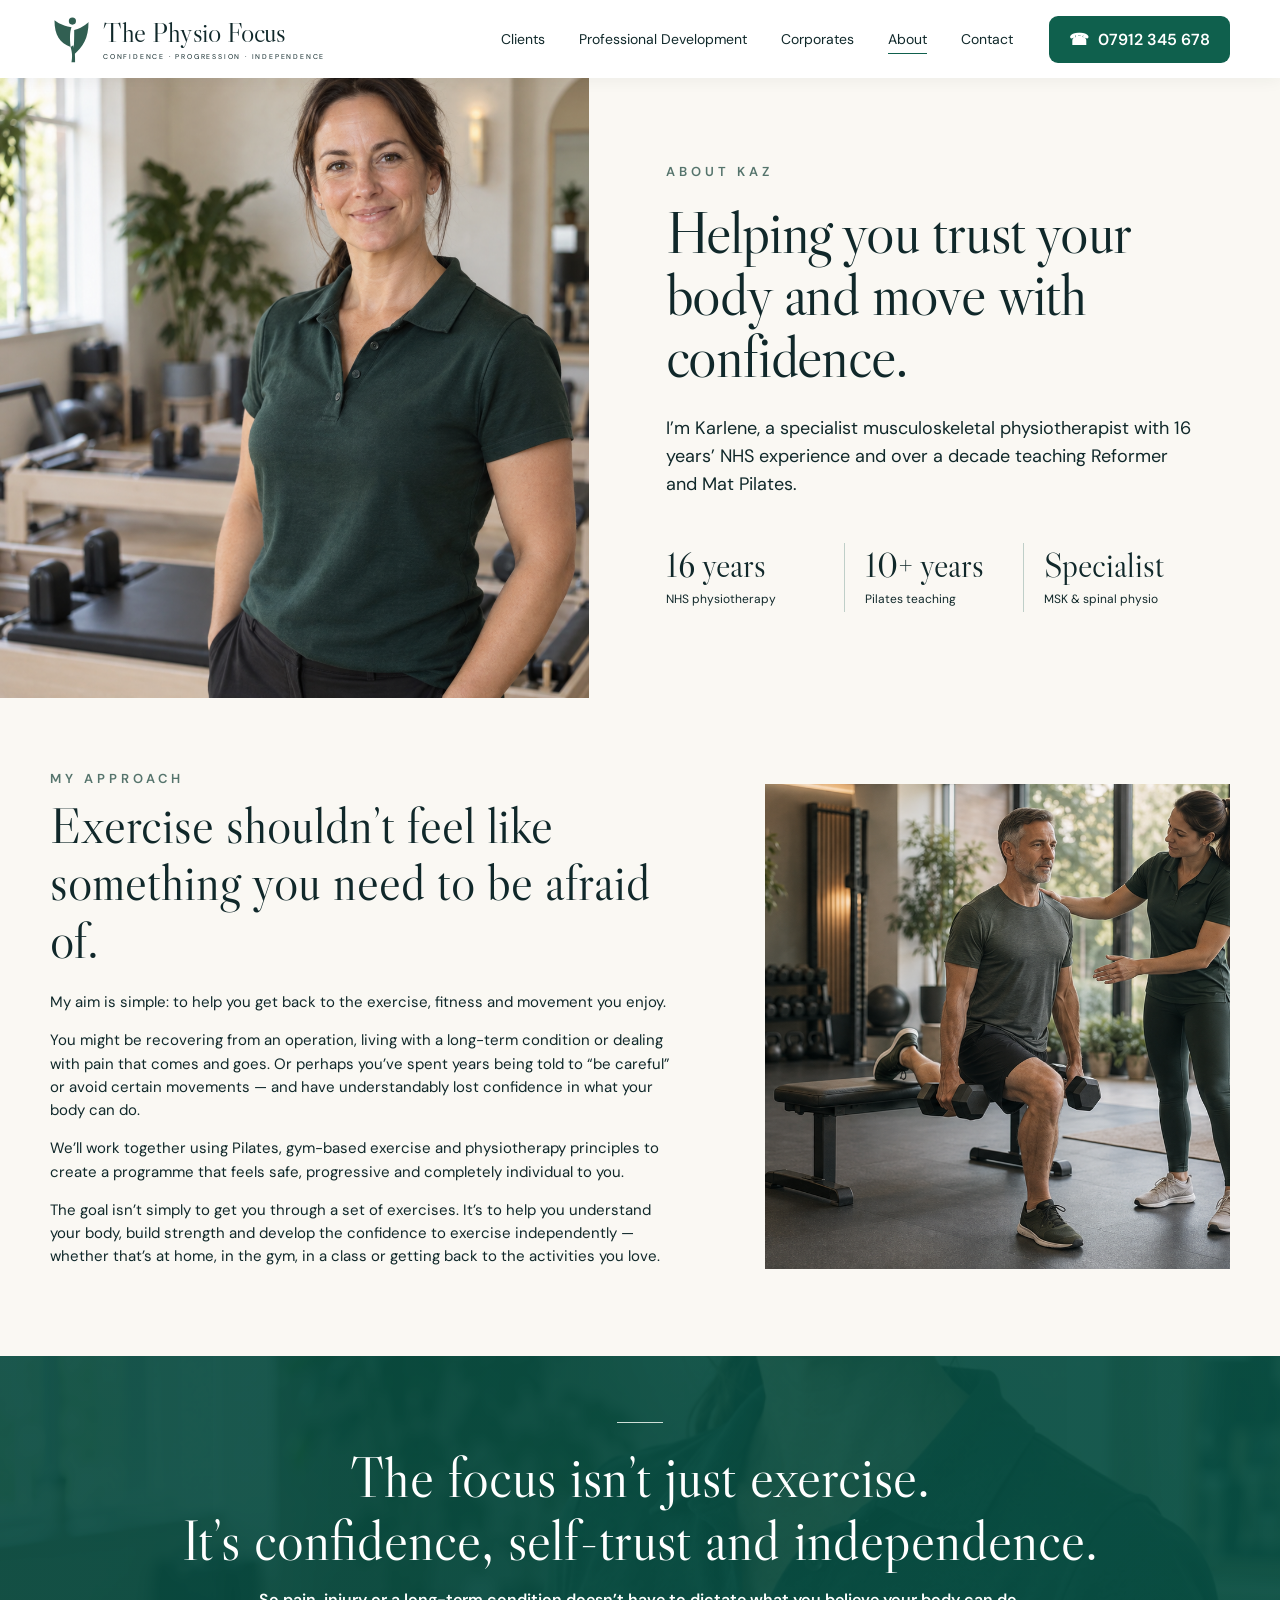
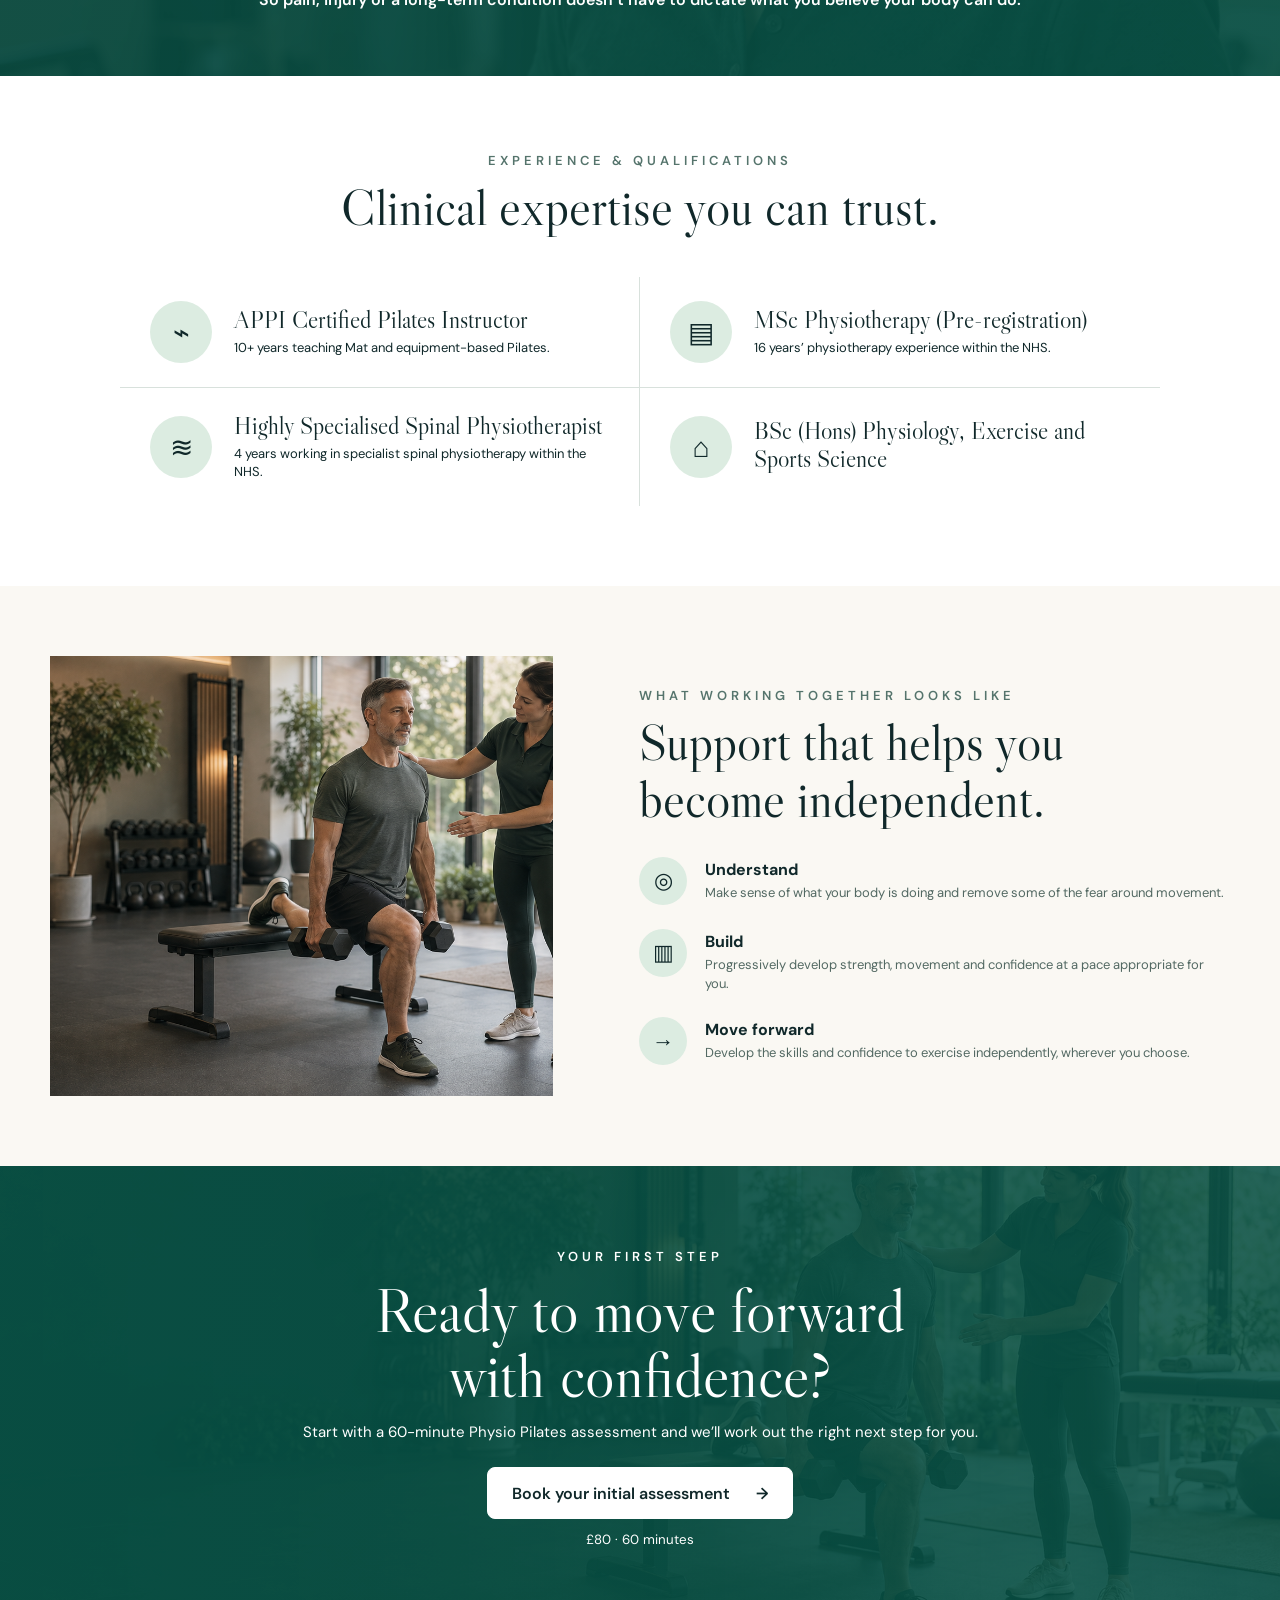
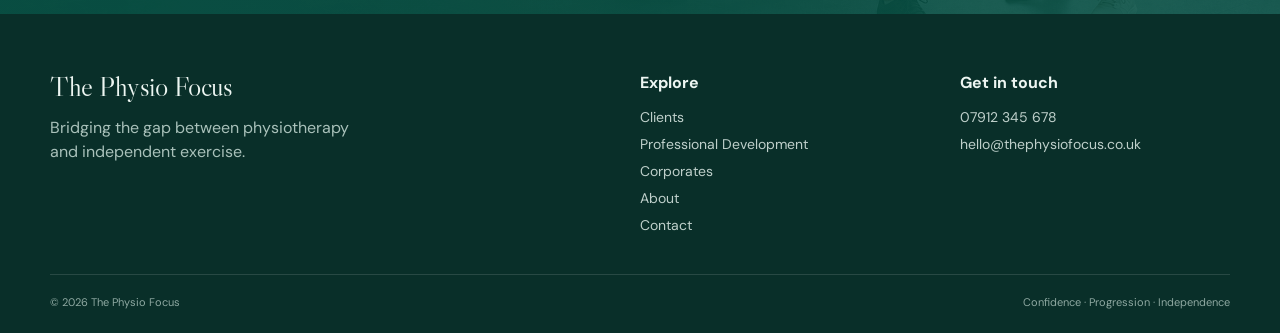
==== commit 3dde8ea9: "Match About hero to reference layout" ====
--- a/about.html
+++ b/about.html
@@ -26,12 +26,11 @@
       <div class="about-intro-photo reveal"><img src="assets/meet-kaz.png" alt="Kaz in her Pilates studio"></div>
       <div class="about-intro-copy reveal">
         <p class="section-label">ABOUT KAZ</p>
-        <h1>Helping you trust your body and move with confidence.</h1>
-        <p>I’m Karlene, a specialist musculoskeletal physiotherapist with 16 years’ NHS experience and more than a decade teaching Reformer and Mat Pilates.</p>
-        <p>I created The Physio Focus to help people bridge the gap between physiotherapy and confidently exercising independently.</p>
+        <h1>Helping you trust your<br>body and move with<br>confidence.</h1>
+        <p>I’m Karlene, a specialist musculoskeletal physiotherapist with 16 years’ NHS experience and over a decade teaching Reformer and Mat Pilates.</p>
         <div class="about-stats">
           <div><strong>16 years</strong><span>NHS physiotherapy</span></div>
-          <div><strong>10+ years</strong><span>Teaching Pilates</span></div>
+          <div><strong>10+ years</strong><span>Pilates teaching</span></div>
           <div><strong>Specialist</strong><span>MSK &amp; spinal physio</span></div>
         </div>
       </div>
--- a/styles.css
+++ b/styles.css
@@ -17,3 +17,31 @@
 .about-page{background:#fff}.about-intro{display:grid;grid-template-columns:minmax(380px,46%) 1fr;min-height:600px}.about-intro-photo{min-height:600px}.about-intro-photo img{width:100%;height:100%;object-fit:cover;object-position:center 24%;display:block}.about-intro-copy{padding:70px clamp(42px,7vw,115px) 62px 54px;align-self:center;max-width:780px}.about-intro-copy h1{font:clamp(46px,5.1vw,70px)/1.05 var(--serif);letter-spacing:-1px;margin:12px 0 28px}.about-intro-copy>p:not(.section-label){font-size:16px;line-height:1.65;margin:0 0 18px}.about-stats{display:grid;grid-template-columns:repeat(3,1fr);margin-top:36px;padding-top:25px;border-top:1px solid #cfdad5}.about-stats div{padding:0 24px;border-right:1px solid #cfdad5}.about-stats div:first-child{padding-left:0}.about-stats div:last-child{border:0}.about-stats strong{display:block;font:27px var(--serif)}.about-stats span{display:block;font-size:12px;margin-top:5px}.about-approach,.about-process{background:var(--cream);padding:72px 0}.about-split{display:grid;grid-template-columns:1.15fr .85fr;gap:86px;align-items:center}.about-prose h2,.process-copy h2{font:clamp(38px,4vw,54px)/1.12 var(--serif);margin:10px 0 22px}.about-prose>p:not(.section-label){font-size:15px;line-height:1.55;margin:0 0 15px}.about-action-photo{height:485px;overflow:hidden}.about-action-photo img{width:100%;height:100%;object-fit:cover;display:block}.about-approach .about-action-photo img{object-position:78% center}.about-belief{background:linear-gradient(90deg,#07493eeb,#075044e8),url("assets/meet-kaz.png") center 36%/cover;color:#fff;text-align:center;padding:66px 0}.about-belief span{display:block;width:46px;height:1px;background:#cfdfd7;margin:0 auto 23px}.about-belief h2{font:clamp(37px,4.4vw,58px)/1.12 var(--serif);margin:0 auto 17px}.about-belief p{font-size:16px;font-weight:600;margin:0}.about-experience{padding:76px 0 80px}.about-section-heading{text-align:center}.about-section-heading h2{font:clamp(38px,4vw,52px)/1.1 var(--serif);margin:8px 0 42px}.qualification-grid{display:grid;grid-template-columns:1fr 1fr;max-width:1040px;margin:auto}.qualification-grid article{display:flex;gap:22px;align-items:center;padding:24px 30px;border-bottom:1px solid #d8e1dc}.qualification-grid article:nth-child(odd){border-right:1px solid #d8e1dc}.qualification-grid article:nth-child(n+3){border-bottom:0}.qualification-icon{width:62px;height:62px;flex:0 0 auto;border-radius:50%;background:var(--sage);display:grid;place-items:center;font:28px var(--serif)}.qualification-grid h3{font:24px/1.15 var(--serif);margin:0 0 5px}.qualification-grid p{font-size:13px;line-height:1.45;margin:0}.about-process{padding:70px 0}.process-split{grid-template-columns:.92fr 1.08fr}.process-photo{height:440px}.process-photo img{object-position:71% center}.process-copy h2{max-width:570px}.process-list{display:grid;gap:24px;margin-top:28px}.process-list article{display:flex;gap:18px}.process-list article>span{width:48px;height:48px;flex:0 0 auto;border-radius:50%;background:var(--sage);display:grid;place-items:center;font:22px var(--serif)}.process-list h3{font-size:16px;margin:2px 0 4px}.process-list p{font-size:13px;line-height:1.45;margin:0;color:#536963}.about-assessment{background:linear-gradient(90deg,#075044ee,#075044df),url("assets/physio-hero.png") center 46%/cover;color:#fff;text-align:center;padding:69px 0 66px}.about-assessment h2{font:clamp(43px,5vw,62px)/1.05 var(--serif);margin:12px 0 14px}.about-assessment>div>p:not(.eyebrow){font-size:15px;margin:0}.about-assessment .button{margin:25px 0 12px}.about-assessment small{display:block}
 @media(max-width:900px){.about-intro{grid-template-columns:1fr;min-height:0}.about-intro-photo{height:620px;min-height:0}.about-intro-copy{padding:58px 32px 62px;max-width:720px;margin:auto}.about-split,.process-split{grid-template-columns:1fr;gap:42px}.about-action-photo{height:480px}.process-photo{order:2}.qualification-grid{grid-template-columns:1fr}.qualification-grid article,.qualification-grid article:nth-child(odd),.qualification-grid article:nth-child(n+3){border-right:0;border-bottom:1px solid #d8e1dc}.qualification-grid article:last-child{border-bottom:0}}
 @media(max-width:560px){.about-intro-photo{height:470px}.about-intro-copy{padding:48px 20px 52px}.about-intro-copy h1{font-size:44px}.about-stats{grid-template-columns:1fr;gap:17px}.about-stats div,.about-stats div:first-child{padding:0 0 17px;border-right:0;border-bottom:1px solid #d7e0db}.about-stats div:last-child{border:0;padding:0}.about-approach,.about-process{padding:58px 0}.about-action-photo,.process-photo{height:350px}.about-belief{padding:56px 0}.about-belief p{font-size:14px;line-height:1.5}.about-experience{padding:60px 0}.qualification-grid article{padding:20px 4px;gap:15px}.qualification-icon{width:52px;height:52px}.qualification-grid h3{font-size:20px}.process-photo{order:2}.about-assessment{padding:58px 0}.about-assessment h2{font-size:43px}}
+
+/* Compact About introduction: 60% of the original image height. */
+@media(min-width:901px){.about-intro{height:360px;min-height:0}.about-intro-photo{height:360px;min-height:0}.about-intro-copy{padding:16px clamp(42px,7vw,115px) 14px 54px}.about-intro-copy .section-label{font-size:10px;margin-bottom:3px}.about-intro-copy h1{font-size:clamp(37px,3.8vw,50px);line-height:1.02;margin:4px 0 11px}.about-intro-copy>p:not(.section-label){font-size:12px;line-height:1.38;margin-bottom:7px}.about-stats{margin-top:13px;padding-top:10px}.about-stats div{padding:0 15px}.about-stats strong{font-size:21px}.about-stats span{font-size:9px;margin-top:2px}}
+@media(max-width:900px){.about-intro-photo{height:372px}}
+@media(max-width:560px){.about-intro-photo{height:282px}}
+
+/* Restore the original About typography and increase the compact photo by 20%. */
+@media(min-width:901px){.about-intro{height:490px}.about-intro-photo{height:432px}.about-intro-copy{padding:14px clamp(42px,7vw,115px) 12px 54px}.about-intro-copy .section-label{font-size:13px;margin-bottom:10px}.about-intro-copy h1{font:clamp(46px,5.1vw,70px)/1.05 var(--serif);letter-spacing:-1px;margin:0 0 16px}.about-intro-copy>p:not(.section-label){font-size:16px;line-height:1.45;margin:0 0 10px}.about-stats{margin-top:16px;padding-top:13px}.about-stats div{padding:0 18px}.about-stats strong{font:27px var(--serif)}.about-stats span{font-size:12px;margin-top:3px}}
+@media(max-width:900px){.about-intro-photo{height:446px}}
+@media(max-width:560px){.about-intro-photo{height:338px}}
+
+/* About hero reference layout — scoped to the top section only. */
+.about-intro{grid-template-columns:46% 54%;height:620px;min-height:0;background:var(--cream)}
+.about-intro-photo{width:100%;height:620px;min-height:0;overflow:hidden}
+.about-intro-photo img{width:100%;height:100%;object-fit:cover;object-position:center 35%;border:0;border-radius:0;box-shadow:none}
+.about-intro-copy{width:100%;max-width:none;align-self:stretch;display:flex;flex-direction:column;justify-content:center;padding:56px clamp(48px,6vw,100px);background:var(--cream)}
+.about-intro-copy .section-label{font-size:13px;line-height:1.2;letter-spacing:4px;margin:0 0 22px;color:#55746c}
+.about-intro-copy h1{max-width:780px;font:clamp(60px,4.65vw,72px)/1.03 var(--serif);font-weight:400;letter-spacing:-1.2px;color:var(--ink);margin:0 0 28px}
+.about-intro-copy>p:not(.section-label){max-width:760px;font-size:18px;line-height:1.55;margin:0;color:var(--ink)}
+.about-stats{width:100%;max-width:790px;display:grid;grid-template-columns:repeat(3,1fr);margin-top:44px;padding-top:0;border-top:0}
+.about-stats div,.about-stats div:first-child{padding:4px 20px;border-right:1px solid #bfcfc8;border-bottom:0}
+.about-stats div:first-child{padding-left:0}
+.about-stats div:last-child{border-right:0;padding-right:0}
+.about-stats strong{font:34px/1.1 var(--serif);font-weight:400;color:var(--ink);white-space:nowrap}
+.about-stats span{font-size:12px;line-height:1.35;margin-top:7px;color:var(--ink)}
+@media(max-width:1100px) and (min-width:901px){.about-intro-copy{padding:42px 48px}.about-intro-copy h1{font-size:54px}.about-intro-copy>p:not(.section-label){font-size:16px}.about-stats{margin-top:32px}.about-stats div,.about-stats div:first-child{padding-left:20px;padding-right:20px}.about-stats div:first-child{padding-left:0}.about-stats strong{font-size:29px}}
+@media(max-width:900px){.about-intro{grid-template-columns:1fr;height:auto}.about-intro-photo{height:auto;aspect-ratio:4/3}.about-intro-photo img{object-position:center 28%}.about-intro-copy{padding:56px clamp(24px,7vw,56px) 62px}.about-intro-copy .section-label{font-size:13px;margin-bottom:16px}.about-intro-copy h1{font-size:clamp(45px,8vw,60px);line-height:1.04;margin-bottom:24px}.about-intro-copy>p:not(.section-label){font-size:17px;line-height:1.55}.about-stats{margin-top:38px}.about-stats strong{font-size:30px}.about-stats span{font-size:11px}}
+@media(max-width:560px){.about-intro-photo{height:auto;aspect-ratio:5/4}.about-intro-copy{padding:44px 20px 50px}.about-intro-copy h1{font-size:42px;letter-spacing:-.6px}.about-intro-copy h1 br{display:none}.about-stats{grid-template-columns:1fr;gap:0;margin-top:32px}.about-stats div,.about-stats div:first-child{padding:16px 0;border-right:0;border-bottom:1px solid #cfdad5}.about-stats div:last-child{border-bottom:0}.about-stats strong{font-size:29px}.about-stats span{font-size:12px;margin-top:4px}}
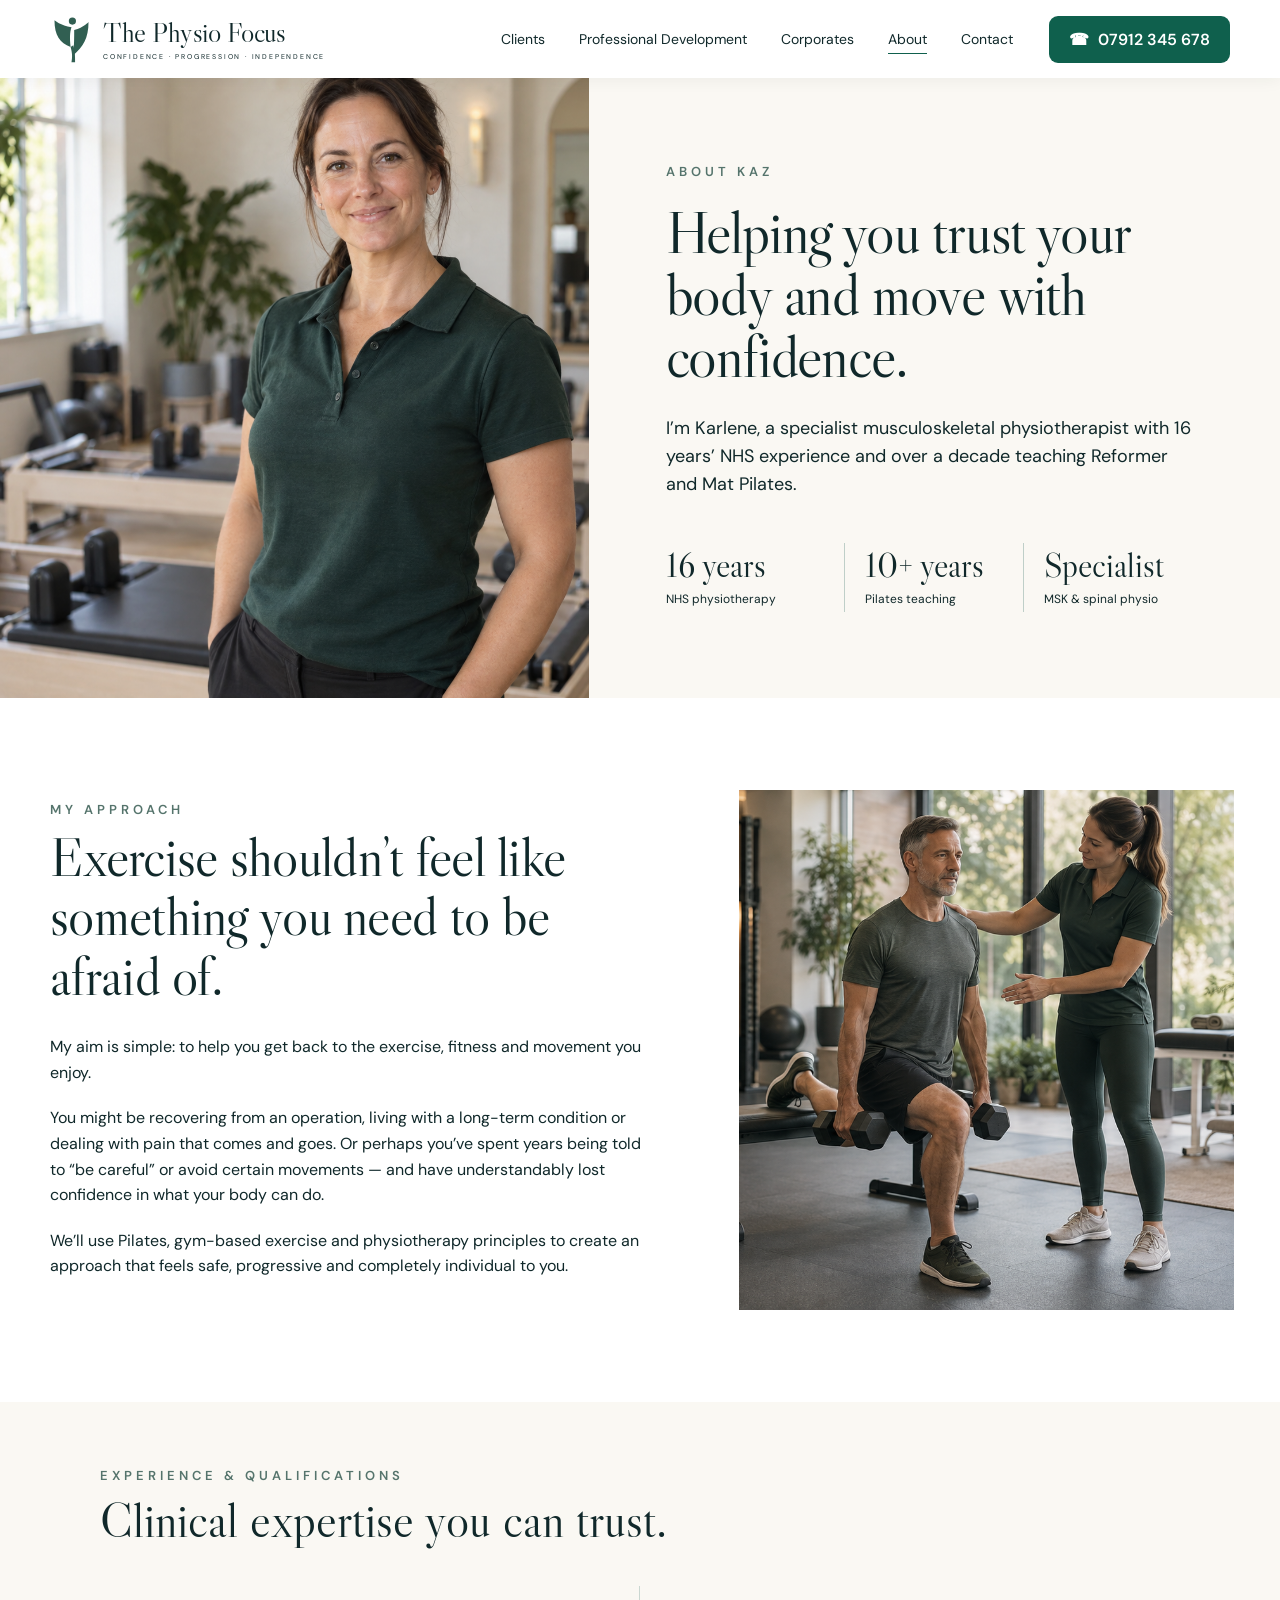
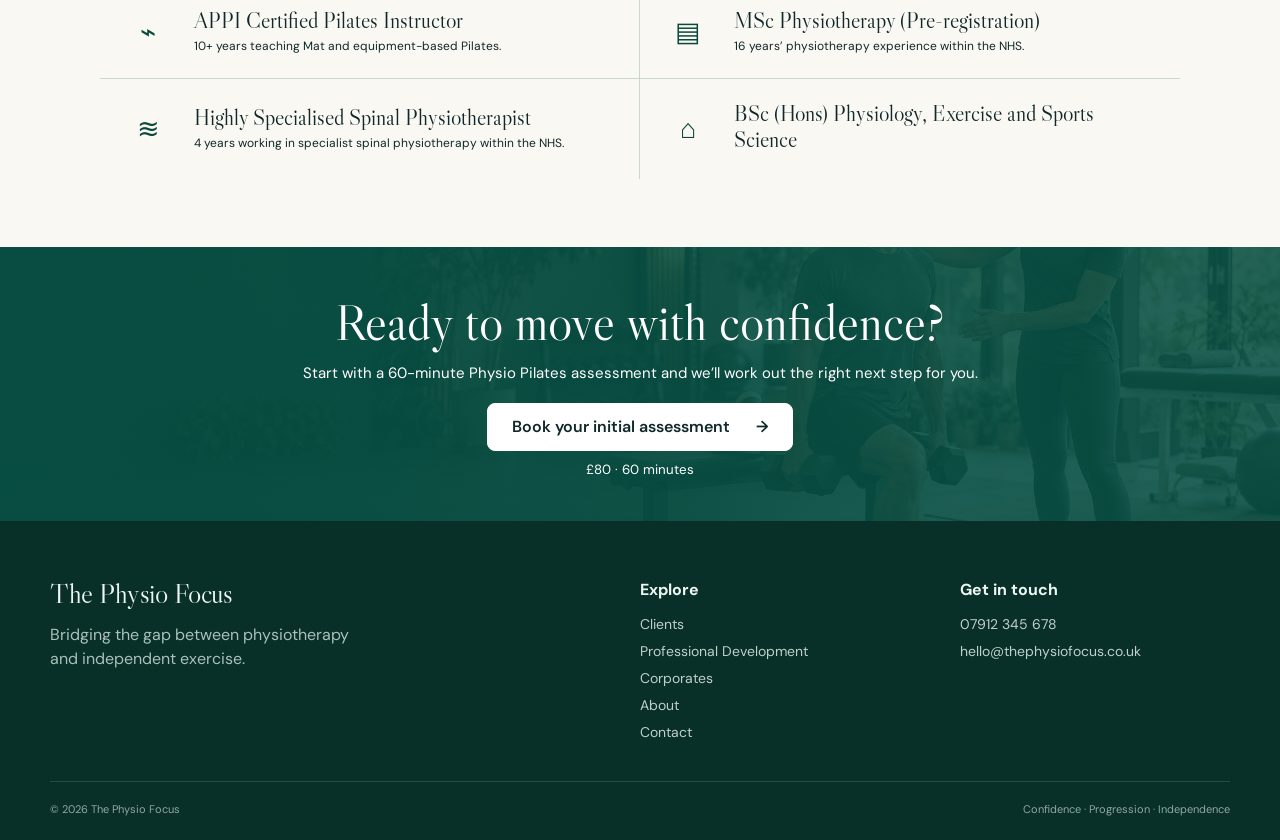
==== commit 619cddab: "Simplify About page layout" ====
--- a/about.html
+++ b/about.html
@@ -43,15 +43,10 @@
           <h2>Exercise shouldn’t feel like something you need to be afraid of.</h2>
           <p>My aim is simple: to help you get back to the exercise, fitness and movement you enjoy.</p>
           <p>You might be recovering from an operation, living with a long-term condition or dealing with pain that comes and goes. Or perhaps you’ve spent years being told to “be careful” or avoid certain movements — and have understandably lost confidence in what your body can do.</p>
-          <p>We’ll work together using Pilates, gym-based exercise and physiotherapy principles to create a programme that feels safe, progressive and completely individual to you.</p>
-          <p>The goal isn’t simply to get you through a set of exercises. It’s to help you understand your body, build strength and develop the confidence to exercise independently — whether that’s at home, in the gym, in a class or getting back to the activities you love.</p>
+          <p>We’ll use Pilates, gym-based exercise and physiotherapy principles to create an approach that feels safe, progressive and completely individual to you.</p>
         </div>
         <div class="about-action-photo reveal"><img src="assets/physio-hero.png" alt="Kaz supporting a client through exercise"></div>
       </div>
-    </section>
-
-    <section class="about-belief">
-      <div class="wrap reveal"><span></span><h2>The focus isn’t just exercise.<br>It’s confidence, self-trust and independence.</h2><p>So pain, injury or a long-term condition doesn’t have to dictate what you believe your body can do.</p></div>
     </section>
 
     <section class="about-experience">
@@ -66,23 +61,8 @@
       </div>
     </section>
 
-    <section class="about-process">
-      <div class="wrap about-split process-split">
-        <div class="about-action-photo process-photo reveal"><img src="assets/physio-hero.png" alt="Kaz coaching a client to build strength and confidence"></div>
-        <div class="process-copy reveal">
-          <p class="section-label">WHAT WORKING TOGETHER LOOKS LIKE</p>
-          <h2>Support that helps you become independent.</h2>
-          <div class="process-list">
-            <article><span>◎</span><div><h3>Understand</h3><p>Make sense of what your body is doing and remove some of the fear around movement.</p></div></article>
-            <article><span>▥</span><div><h3>Build</h3><p>Progressively develop strength, movement and confidence at a pace appropriate for you.</p></div></article>
-            <article><span>→</span><div><h3>Move forward</h3><p>Develop the skills and confidence to exercise independently, wherever you choose.</p></div></article>
-          </div>
-        </div>
-      </div>
-    </section>
-
     <section class="about-assessment">
-      <div class="wrap reveal"><p class="eyebrow">YOUR FIRST STEP</p><h2>Ready to move forward<br>with confidence?</h2><p>Start with a 60-minute Physio Pilates assessment and we’ll work out the right next step for you.</p><a class="button button-light" href="contact.html">Book your initial assessment <span>→</span></a><small>£80 · 60 minutes</small></div>
+      <div class="wrap reveal"><h2>Ready to move with confidence?</h2><p>Start with a 60-minute Physio Pilates assessment and we’ll work out the right next step for you.</p><a class="button button-light" href="contact.html">Book your initial assessment <span>→</span></a><small>£80 · 60 minutes</small></div>
     </section>
   </main>
 
--- a/styles.css
+++ b/styles.css
@@ -45,3 +45,28 @@
 @media(max-width:1100px) and (min-width:901px){.about-intro-copy{padding:42px 48px}.about-intro-copy h1{font-size:54px}.about-intro-copy>p:not(.section-label){font-size:16px}.about-stats{margin-top:32px}.about-stats div,.about-stats div:first-child{padding-left:20px;padding-right:20px}.about-stats div:first-child{padding-left:0}.about-stats strong{font-size:29px}}
 @media(max-width:900px){.about-intro{grid-template-columns:1fr;height:auto}.about-intro-photo{height:auto;aspect-ratio:4/3}.about-intro-photo img{object-position:center 28%}.about-intro-copy{padding:56px clamp(24px,7vw,56px) 62px}.about-intro-copy .section-label{font-size:13px;margin-bottom:16px}.about-intro-copy h1{font-size:clamp(45px,8vw,60px);line-height:1.04;margin-bottom:24px}.about-intro-copy>p:not(.section-label){font-size:17px;line-height:1.55}.about-stats{margin-top:38px}.about-stats strong{font-size:30px}.about-stats span{font-size:11px}}
 @media(max-width:560px){.about-intro-photo{height:auto;aspect-ratio:5/4}.about-intro-copy{padding:44px 20px 50px}.about-intro-copy h1{font-size:42px;letter-spacing:-.6px}.about-intro-copy h1 br{display:none}.about-stats{grid-template-columns:1fr;gap:0;margin-top:32px}.about-stats div,.about-stats div:first-child{padding:16px 0;border-right:0;border-bottom:1px solid #cfdad5}.about-stats div:last-child{border-bottom:0}.about-stats strong{font-size:29px}.about-stats span{font-size:12px;margin-top:4px}}
+
+/* Concise About page sections below the hero. */
+.about-page .about-approach{background:#fff;padding:92px 0}
+.about-page .about-approach .about-split{grid-template-columns:minmax(0,1.1fr) minmax(380px,.9fr);gap:88px;max-width:1240px}
+.about-page .about-prose{max-width:620px}
+.about-page .about-prose h2{font:clamp(44px,4.3vw,60px)/1.08 var(--serif);margin:10px 0 28px;letter-spacing:-.7px}
+.about-page .about-prose>p:not(.section-label){font-size:16px;line-height:1.6;margin:0 0 20px}
+.about-page .about-approach .about-action-photo{height:520px;aspect-ratio:1/1.05}
+.about-page .about-approach .about-action-photo img{object-position:90% center;border:0;border-radius:0;box-shadow:none}
+.about-page .about-experience{background:var(--cream);padding:65px 0 68px}
+.about-page .about-section-heading{text-align:left;max-width:1080px;margin:0 auto}
+.about-page .about-section-heading h2{font:clamp(39px,3.8vw,52px)/1.1 var(--serif);margin:8px 0 38px}
+.about-page .qualification-grid{max-width:1080px}
+.about-page .qualification-grid article{gap:22px;padding:22px 24px;border-bottom:1px solid #cad7d1;background:none;box-shadow:none}
+.about-page .qualification-grid article:nth-child(odd){border-right:1px solid #cad7d1}
+.about-page .qualification-grid article:nth-child(n+3){border-bottom:0}
+.about-page .qualification-icon{width:48px;height:48px;background:transparent;border-radius:0;font-size:27px;color:var(--green-dark)}
+.about-page .qualification-grid h3{font-size:22px;line-height:1.2;margin-bottom:4px}
+.about-page .qualification-grid p{font-size:12px;line-height:1.45}
+.about-page .about-assessment{padding:48px 0 43px;background:linear-gradient(90deg,#075044ee,#075044df),url("assets/physio-hero.png") center 48%/cover}
+.about-page .about-assessment h2{font:clamp(39px,4vw,53px)/1.06 var(--serif);margin:0 0 13px}
+.about-page .about-assessment>div>p:not(.eyebrow){font-size:15px}
+.about-page .about-assessment .button{min-height:48px;margin:20px 0 10px}
+@media(max-width:900px){.about-page .about-approach{padding:68px 0}.about-page .about-approach .about-split{grid-template-columns:1fr;gap:38px}.about-page .about-prose{max-width:none}.about-page .about-approach .about-action-photo{width:100%;height:auto;aspect-ratio:4/3}.about-page .about-experience{padding:58px 0}.about-page .about-section-heading{max-width:none}.about-page .qualification-grid article,.about-page .qualification-grid article:nth-child(odd),.about-page .qualification-grid article:nth-child(n+3){border-right:0;border-bottom:1px solid #cad7d1}.about-page .qualification-grid article:last-child{border-bottom:0}.about-page .about-assessment{padding:48px 0 44px}}
+@media(max-width:560px){.about-page .about-approach{padding:55px 0}.about-page .about-prose h2{font-size:42px}.about-page .about-prose>p:not(.section-label){font-size:15px;line-height:1.58;margin-bottom:17px}.about-page .about-approach .about-action-photo{aspect-ratio:1/1}.about-page .about-experience{padding:50px 0}.about-page .about-section-heading h2{font-size:39px;margin-bottom:28px}.about-page .qualification-grid article{padding:19px 0}.about-page .qualification-icon{width:42px;height:42px}.about-page .qualification-grid h3{font-size:20px}.about-page .about-assessment{padding:43px 0 40px}.about-page .about-assessment h2{font-size:40px}}
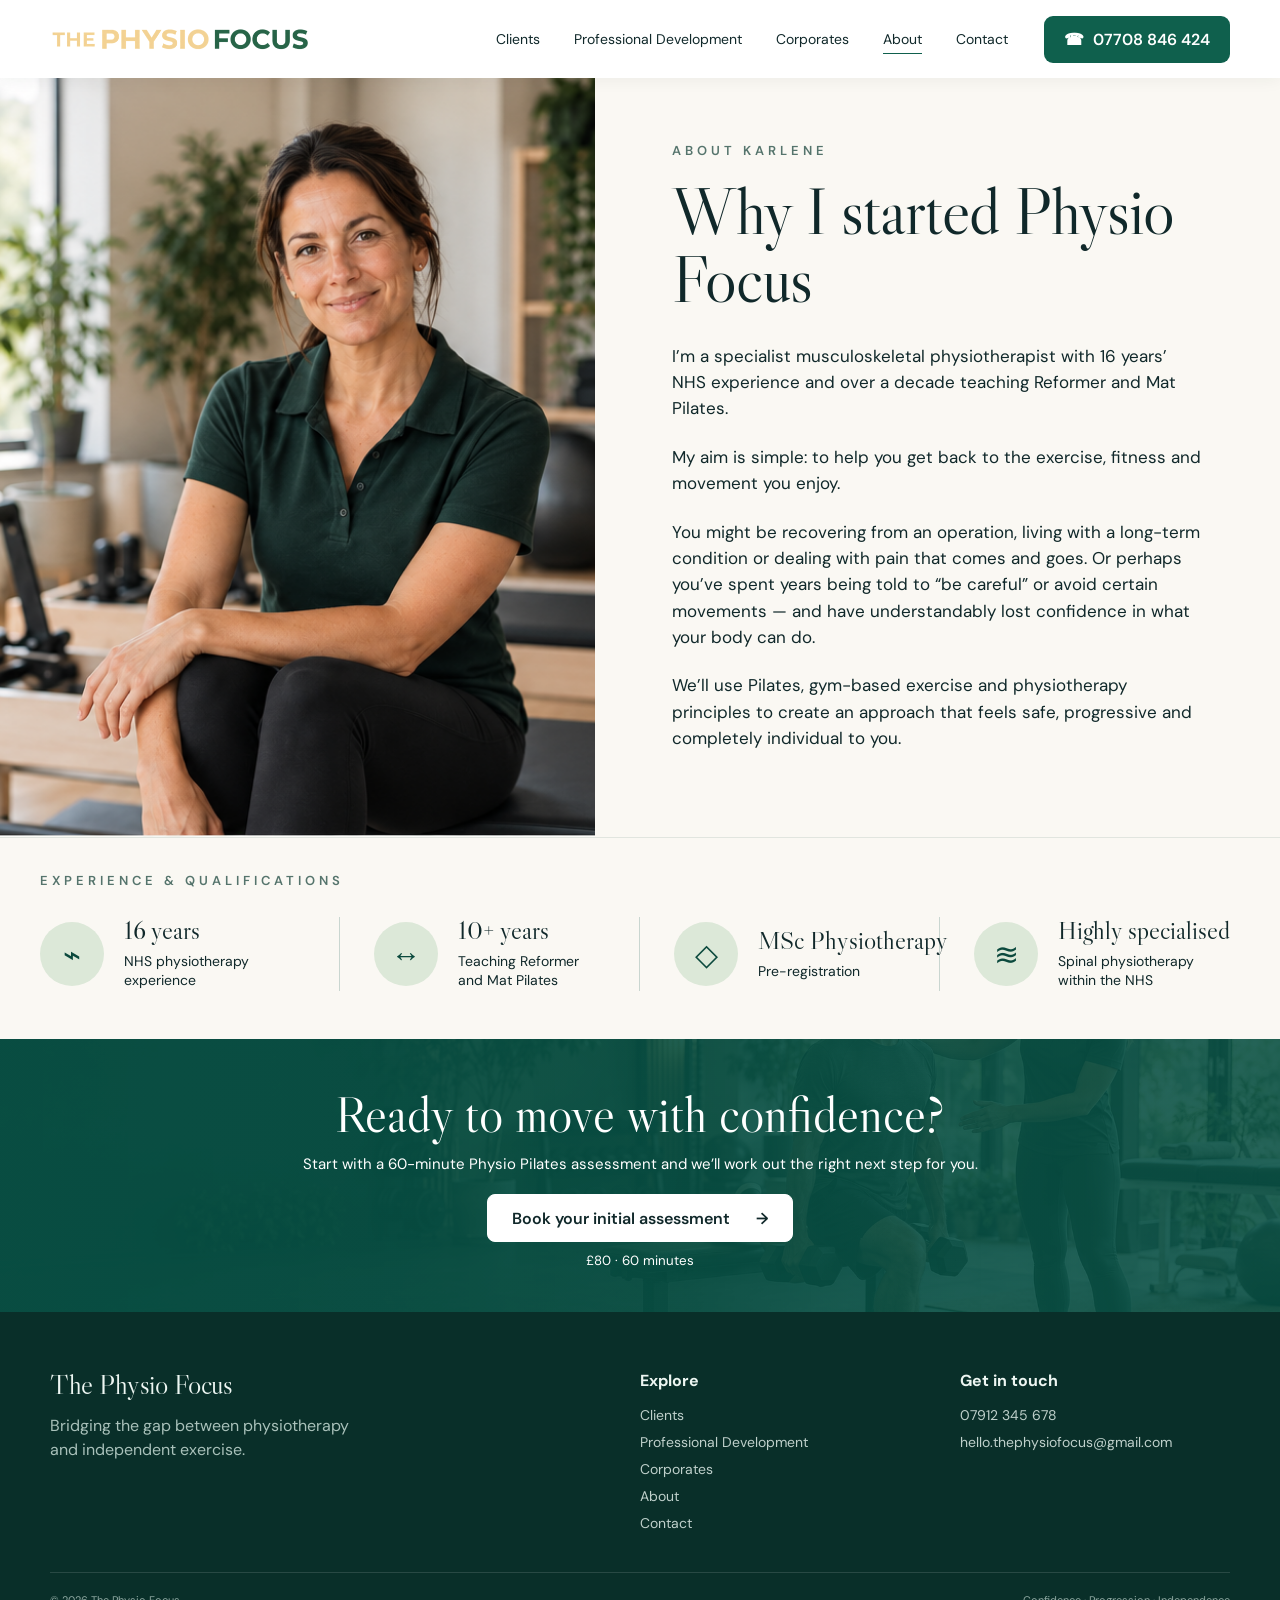
==== commit 1ac0bb7b: "Refresh Physio Focus website content and layouts" ====
--- a/about.html
+++ b/about.html
@@ -4,7 +4,7 @@
   <meta charset="UTF-8">
   <meta name="viewport" content="width=device-width,initial-scale=1">
   <meta name="description" content="Meet Karlene, specialist musculoskeletal physiotherapist and founder of The Physio Focus.">
-  <title>About Kaz | The Physio Focus</title>
+  <title>About Karlene | The Physio Focus</title>
   <link rel="preconnect" href="https://fonts.googleapis.com">
   <link rel="preconnect" href="https://fonts.gstatic.com" crossorigin>
   <link href="https://fonts.googleapis.com/css2?family=DM+Sans:wght@400;500;600&family=Libre+Caslon+Display&display=swap" rel="stylesheet">
@@ -22,41 +22,26 @@
   </header>
 
   <main class="about-page">
-    <section class="about-intro">
-      <div class="about-intro-photo reveal"><img src="assets/meet-kaz.png" alt="Kaz in her Pilates studio"></div>
-      <div class="about-intro-copy reveal">
-        <p class="section-label">ABOUT KAZ</p>
-        <h1>Helping you trust your<br>body and move with<br>confidence.</h1>
-        <p>I’m Karlene, a specialist musculoskeletal physiotherapist with 16 years’ NHS experience and over a decade teaching Reformer and Mat Pilates.</p>
-        <div class="about-stats">
-          <div><strong>16 years</strong><span>NHS physiotherapy</span></div>
-          <div><strong>10+ years</strong><span>Pilates teaching</span></div>
-          <div><strong>Specialist</strong><span>MSK &amp; spinal physio</span></div>
-        </div>
+    <section class="about-story">
+      <div class="about-story-photo reveal"><img src="assets/about-karlene-seated.png" alt="Karlene seated in her Pilates studio"></div>
+      <div class="about-story-copy reveal">
+        <p class="section-label">ABOUT KARLENE</p>
+        <h1>Why I started Physio Focus</h1>
+        <p>I’m a specialist musculoskeletal physiotherapist with 16 years’ NHS experience and over a decade teaching Reformer and Mat Pilates.</p>
+        <p>My aim is simple: to help you get back to the exercise, fitness and movement you enjoy.</p>
+        <p>You might be recovering from an operation, living with a long-term condition or dealing with pain that comes and goes. Or perhaps you’ve spent years being told to “be careful” or avoid certain movements — and have understandably lost confidence in what your body can do.</p>
+        <p>We’ll use Pilates, gym-based exercise and physiotherapy principles to create an approach that feels safe, progressive and completely individual to you.</p>
       </div>
     </section>
 
-    <section class="about-approach">
-      <div class="wrap about-split">
-        <div class="about-prose reveal">
-          <p class="section-label">MY APPROACH</p>
-          <h2>Exercise shouldn’t feel like something you need to be afraid of.</h2>
-          <p>My aim is simple: to help you get back to the exercise, fitness and movement you enjoy.</p>
-          <p>You might be recovering from an operation, living with a long-term condition or dealing with pain that comes and goes. Or perhaps you’ve spent years being told to “be careful” or avoid certain movements — and have understandably lost confidence in what your body can do.</p>
-          <p>We’ll use Pilates, gym-based exercise and physiotherapy principles to create an approach that feels safe, progressive and completely individual to you.</p>
-        </div>
-        <div class="about-action-photo reveal"><img src="assets/physio-hero.png" alt="Kaz supporting a client through exercise"></div>
-      </div>
-    </section>
-
-    <section class="about-experience">
+    <section class="about-credentials-strip">
       <div class="wrap">
-        <div class="about-section-heading reveal"><p class="section-label">EXPERIENCE &amp; QUALIFICATIONS</p><h2>Clinical expertise you can trust.</h2></div>
-        <div class="qualification-grid">
-          <article class="reveal"><span class="qualification-icon">⌁</span><div><h3>APPI Certified Pilates Instructor</h3><p>10+ years teaching Mat and equipment-based Pilates.</p></div></article>
-          <article class="reveal"><span class="qualification-icon">▤</span><div><h3>MSc Physiotherapy (Pre-registration)</h3><p>16 years’ physiotherapy experience within the NHS.</p></div></article>
-          <article class="reveal"><span class="qualification-icon">≋</span><div><h3>Highly Specialised Spinal Physiotherapist</h3><p>4 years working in specialist spinal physiotherapy within the NHS.</p></div></article>
-          <article class="reveal"><span class="qualification-icon">⌂</span><div><h3>BSc (Hons) Physiology, Exercise and Sports Science</h3></div></article>
+        <p class="section-label">EXPERIENCE &amp; QUALIFICATIONS</p>
+        <div class="about-credential-grid">
+          <article class="reveal"><span class="credential-icon">⌁</span><div><h2>16 years</h2><p>NHS physiotherapy<br>experience</p></div></article>
+          <article class="reveal"><span class="credential-icon">↔</span><div><h2>10+ years</h2><p>Teaching Reformer<br>and Mat Pilates</p></div></article>
+          <article class="reveal"><span class="credential-icon">◇</span><div><h2>MSc Physiotherapy</h2><p>Pre-registration</p></div></article>
+          <article class="reveal"><span class="credential-icon">≋</span><div><h2>Highly specialised</h2><p>Spinal physiotherapy<br>within the NHS</p></div></article>
         </div>
       </div>
     </section>
--- a/styles.css
+++ b/styles.css
@@ -70,3 +70,103 @@
 .about-page .about-assessment .button{min-height:48px;margin:20px 0 10px}
 @media(max-width:900px){.about-page .about-approach{padding:68px 0}.about-page .about-approach .about-split{grid-template-columns:1fr;gap:38px}.about-page .about-prose{max-width:none}.about-page .about-approach .about-action-photo{width:100%;height:auto;aspect-ratio:4/3}.about-page .about-experience{padding:58px 0}.about-page .about-section-heading{max-width:none}.about-page .qualification-grid article,.about-page .qualification-grid article:nth-child(odd),.about-page .qualification-grid article:nth-child(n+3){border-right:0;border-bottom:1px solid #cad7d1}.about-page .qualification-grid article:last-child{border-bottom:0}.about-page .about-assessment{padding:48px 0 44px}}
 @media(max-width:560px){.about-page .about-approach{padding:55px 0}.about-page .about-prose h2{font-size:42px}.about-page .about-prose>p:not(.section-label){font-size:15px;line-height:1.58;margin-bottom:17px}.about-page .about-approach .about-action-photo{aspect-ratio:1/1}.about-page .about-experience{padding:50px 0}.about-page .about-section-heading h2{font-size:39px;margin-bottom:28px}.about-page .qualification-grid article{padding:19px 0}.about-page .qualification-icon{width:42px;height:42px}.about-page .qualification-grid h3{font-size:20px}.about-page .about-assessment{padding:43px 0 40px}.about-page .about-assessment h2{font-size:40px}}
+
+/* Compact Contact hero only. */
+.contact-hero{height:230px;min-height:230px}
+.contact-hero-inner{height:100%;padding:0;display:flex;flex-direction:column;justify-content:center}
+.contact-hero .eyebrow{margin:0 0 10px}
+.contact-hero h1{font-size:clamp(56px,5vw,64px);line-height:1.02;margin:0 0 10px}
+.contact-hero p:not(.eyebrow){font-size:17px;line-height:1.45;margin:0;max-width:680px}
+@media(max-width:900px){.contact-hero{height:220px;min-height:220px}.contact-hero-inner{padding:0}.contact-hero h1{font-size:clamp(48px,8vw,58px)}}
+@media(max-width:560px){.contact-hero{height:210px;min-height:210px}.contact-hero-inner{padding:0}.contact-hero .eyebrow{margin-bottom:9px}.contact-hero h1{font-size:46px;margin-bottom:10px}.contact-hero p:not(.eyebrow){font-size:16px;line-height:1.4;max-width:330px}}
+
+/* Homepage social gallery — ready for a future Instagram integration. */
+.social-gallery{background:var(--cream);padding:68px 0 42px;text-align:center}.social-gallery-heading h2{font:clamp(39px,4.2vw,57px)/1.08 var(--serif);font-weight:400;margin:8px 0 16px}.social-handle{display:flex;align-items:center;justify-content:center;gap:10px;color:#244c44;font-size:16px;margin:0 0 29px}.social-handle svg{width:23px;height:23px;fill:none;stroke:currentColor;stroke-width:1.8}.social-photo-grid{display:grid;grid-template-columns:repeat(5,1fr);width:100%;height:290px}.social-photo-grid figure{margin:0;min-width:0;overflow:hidden;border-right:2px solid var(--cream)}.social-photo-grid figure:last-child{border-right:0}.social-photo-grid img{display:block;width:100%;height:100%;object-fit:cover;transition:transform .45s ease}.social-photo-grid figure:hover img{transform:scale(1.025)}.social-photo-grid figure:nth-child(4) img{object-position:center 20%}.social-photo-grid figure:nth-child(5) img{object-position:73% center}.social-gallery-action{padding-top:22px}.instagram-placeholder{min-height:48px;padding:0 25px;border:1px solid var(--green);border-radius:6px;background:transparent;color:var(--green-dark);font:600 14px var(--sans);display:inline-flex;align-items:center;gap:25px;cursor:default}.instagram-placeholder span{font-size:18px}
+@media(max-width:900px){.social-gallery{padding-top:58px}.social-photo-grid{height:auto;grid-template-columns:repeat(3,1fr)}.social-photo-grid figure{aspect-ratio:1/1;border-bottom:2px solid var(--cream)}.social-photo-grid figure:nth-child(4),.social-photo-grid figure:nth-child(5){grid-column:span 1}.social-photo-grid figure:nth-child(4){grid-column:1/2}.social-photo-grid figure:nth-child(5){grid-column:2/4}}
+@media(max-width:560px){.social-gallery{padding:52px 0 34px}.social-gallery-heading h2{font-size:40px}.social-handle{margin-bottom:24px}.social-photo-grid{display:flex;overflow-x:auto;scroll-snap-type:x mandatory;scrollbar-width:none}.social-photo-grid::-webkit-scrollbar{display:none}.social-photo-grid figure{flex:0 0 78%;aspect-ratio:1/1;scroll-snap-align:start;border-bottom:0}.social-gallery-action{padding-top:20px}}
+
+/* Primary brand logo */
+.site-header .brand .brand-mark,.site-header .brand>span{display:none}
+.site-header .brand::before{content:"";display:block;width:260px;height:68px;background:url("assets/Logos/Logo%20one%20line.png?v=20261028181457") center/contain no-repeat}
+@media(max-width:900px){.site-header .brand::before{width:190px;height:60px}}
+@media(max-width:560px){.site-header .brand::before{width:165px}}
+
+/* Illustrated "Is this for me?" cards */
+.fit-icon{display:block;width:75px;height:75px;object-fit:contain;margin:0 auto 18px}
+@media(max-width:1100px){.fit-icon{width:63px;height:63px}}
+@media(max-width:560px){.fit-icon{width:75px;height:75px}}
+
+/* About page story layout */
+.about-story{display:grid;grid-template-columns:46.5% 53.5%;min-height:630px;background:var(--cream)}
+.about-story-photo{min-height:630px;overflow:hidden}
+.about-story-photo img{display:block;width:100%;height:100%;object-fit:cover;object-position:center}
+.about-story-copy{display:flex;flex-direction:column;justify-content:center;padding:64px clamp(52px,6vw,110px);max-width:840px}
+.about-story-copy .section-label{margin-bottom:18px}
+.about-story-copy h1{font:clamp(52px,5.2vw,76px)/1.02 var(--serif);font-weight:400;letter-spacing:-1px;margin:0 0 30px;max-width:760px}
+.about-story-copy>p:not(.section-label){font-size:17px;line-height:1.55;margin:0 0 22px;max-width:720px}
+.about-credentials-strip{background:var(--cream);padding:34px 0 48px;border-top:1px solid #e1e5df}
+.about-credentials-strip>.wrap{width:min(1400px,calc(100% - 80px))}
+.about-credentials-strip>.wrap>.section-label{margin-bottom:28px}
+.about-credential-grid{display:grid;grid-template-columns:repeat(4,1fr)}
+.about-credential-grid article{display:flex;align-items:center;gap:20px;padding:0 34px;border-right:1px solid #c9d6d0;min-width:0}
+.about-credential-grid article:first-child{padding-left:0}
+.about-credential-grid article:last-child{border-right:0;padding-right:0}
+.credential-icon{width:64px;height:64px;flex:0 0 64px;border-radius:50%;background:#dce8d8;display:grid;place-items:center;color:var(--green-dark);font:30px var(--serif)}
+.about-credential-grid h2{font:clamp(23px,2vw,31px)/1.08 var(--serif);font-weight:400;margin:0 0 7px;white-space:nowrap}
+.about-credential-grid p{font-size:14px;line-height:1.4;margin:0}
+@media(max-width:1050px){.about-story{grid-template-columns:42% 58%}.about-story-copy{padding:52px 44px}.about-story-copy h1{font-size:55px}.about-credentials-strip>.wrap{width:calc(100% - 48px)}.about-credential-grid{grid-template-columns:1fr 1fr;gap:28px 0}.about-credential-grid article:nth-child(2){border-right:0}.about-credential-grid article:nth-child(3){padding-left:0}.credential-icon{width:58px;height:58px;flex-basis:58px}}
+@media(max-width:760px){.about-story{grid-template-columns:1fr;min-height:0}.about-story-photo{min-height:0;aspect-ratio:1/1}.about-story-copy{padding:50px 24px}.about-story-copy h1{font-size:46px}.about-story-copy>p:not(.section-label){font-size:16px}.about-credentials-strip{padding:36px 0}.about-credentials-strip>.wrap{width:calc(100% - 40px)}.about-credential-grid{grid-template-columns:1fr}.about-credential-grid article,.about-credential-grid article:nth-child(2),.about-credential-grid article:nth-child(3){padding:20px 0;border-right:0;border-bottom:1px solid #c9d6d0}.about-credential-grid article:last-child{border-bottom:0}.about-credential-grid h2{white-space:normal}}
+
+/* Contact page */
+.contact-page{background:linear-gradient(#faf8f2d9,#faf8f2d9),url("assets/contact-background.png") center top/cover no-repeat}
+.contact-connect-hero{height:330px;display:flex;align-items:center;background:linear-gradient(90deg,#faf8f2 0%,#faf8f2e8 42%,transparent 72%);color:var(--ink)}
+.contact-connect-hero .wrap{width:min(1180px,calc(100% - 80px))}
+.contact-connect-hero .section-label{margin:0 0 17px}
+.contact-connect-hero h1{font:clamp(62px,7vw,88px)/1 var(--serif);font-weight:400;letter-spacing:-1px;margin:0}
+.contact-heading-line{display:block;width:64px;height:2px;background:#78998c;margin-top:38px}
+.contact-connect-content{padding:0 0 58px}
+.contact-connect-content>.wrap{width:min(1180px,calc(100% - 80px))}
+.contact-card-grid{display:grid;grid-template-columns:repeat(3,1fr);gap:20px;margin-top:-26px;position:relative;z-index:2}
+.contact-card{min-height:130px;background:#ffffffed;border:1px solid #d8ddd8;border-radius:11px;display:flex;align-items:center;gap:18px;padding:24px;box-shadow:0 7px 25px #51483b0a}
+.contact-card-icon{width:64px;height:64px;flex:0 0 64px;border-radius:50%;background:#e1e9df;display:grid;place-items:center;font-size:31px;color:var(--ink)}
+.contact-card>span:nth-child(2){min-width:0}
+.contact-card strong,.contact-card small{display:block}
+.contact-card strong{font:27px/1.15 var(--serif);font-weight:400;margin-bottom:12px}
+.contact-card small{font-size:14px;overflow-wrap:anywhere}
+.contact-card>b{font-size:25px;font-weight:400;color:var(--green);margin-left:auto}
+.contact-connect-form{margin-top:56px;border-radius:12px;padding:48px 54px;background:#fffffff2;box-shadow:0 16px 50px #4c413719}
+.contact-connect-form .section-label{margin:0 0 14px}
+.contact-connect-form h2{font:clamp(50px,5vw,67px)/1 var(--serif);font-weight:400;margin:0 0 30px}
+.contact-connect-form form{gap:26px;margin:0}
+.contact-connect-form label{font-size:15px;font-weight:400;gap:10px}
+.contact-connect-form input,.contact-connect-form textarea{background:#fffdfa;border:1px solid #c9ceca;border-radius:8px;padding:17px 18px;font-size:16px}
+.contact-connect-form input{height:58px}
+.contact-connect-form textarea{min-height:125px}
+.contact-connect-form .contact-submit{width:56%;min-height:64px;font-size:18px;border-radius:9px}
+.contact-studio-banner{height:250px;background:url("assets/contact-background.png") center 82%/cover no-repeat}
+@media(max-width:900px){.contact-card-grid{grid-template-columns:1fr}.contact-card{min-height:105px}.contact-connect-form{margin-top:40px}.contact-connect-form .contact-submit{width:100%}}
+@media(max-width:560px){.contact-connect-hero{height:280px}.contact-connect-hero .wrap,.contact-connect-content>.wrap{width:calc(100% - 32px)}.contact-connect-hero h1{font-size:57px}.contact-card-grid{margin-top:-20px}.contact-card{padding:18px;gap:14px}.contact-card-icon{width:54px;height:54px;flex-basis:54px;font-size:25px}.contact-card strong{font-size:24px;margin-bottom:7px}.contact-card small{font-size:12px}.contact-connect-form{padding:35px 20px}.contact-connect-form h2{font-size:50px}.contact-connect-form .form-row{grid-template-columns:1fr}.contact-studio-banner{height:190px}}
+
+/* Laptop contact composition */
+.contact-page{background:url("assets/contact-background.png") center 66%/cover no-repeat}
+.contact-desktop-stage{min-height:calc(100vh - 78px);padding:35px 0;display:flex;align-items:center}
+.contact-stage-inner{width:min(1120px,calc(100% - 80px));margin:auto;display:grid;grid-template-columns:.84fr 1.16fr;gap:68px;align-items:center}
+.contact-stage-details{padding:20px 0}
+.contact-stage-details>.section-label{margin:0 0 15px}
+.contact-stage-details h1{font:clamp(62px,6.2vw,84px)/1 var(--serif);font-weight:400;letter-spacing:-1px;margin:0}
+.contact-stage-details .contact-heading-line{margin:25px 0 24px}
+.contact-intro{max-width:460px;font-size:17px;line-height:1.55;margin:0 0 28px;color:#29413d}
+.contact-stage-details .contact-card-grid{grid-template-columns:1fr;gap:14px;margin:0}
+.contact-stage-details .contact-card{min-height:96px;padding:16px 20px;background:#fffffff0}
+.contact-stage-details .contact-card-icon{width:54px;height:54px;flex-basis:54px;font-size:25px}
+.contact-stage-details .contact-card strong{font-size:25px;margin-bottom:5px}
+.contact-stage-details .contact-card small{font-size:14px}
+.contact-stage-inner .contact-connect-form{margin:0;padding:38px 42px;background:#fffffff2}
+.contact-stage-inner .contact-connect-form h2{font-size:58px;margin-bottom:24px}
+.contact-stage-inner .contact-connect-form form{gap:18px}
+.contact-stage-inner .contact-connect-form input{height:52px}
+.contact-stage-inner .contact-connect-form textarea{min-height:118px}
+.contact-stage-inner .contact-connect-form .contact-submit{width:100%;min-height:58px}
+@media(max-width:1050px){.contact-stage-inner{width:calc(100% - 48px);gap:36px;grid-template-columns:.9fr 1.1fr}.contact-stage-details h1{font-size:62px}.contact-stage-inner .contact-connect-form{padding:32px}.contact-stage-inner .contact-connect-form h2{font-size:50px}.contact-intro{font-size:15px}}
+@media(max-width:800px){.contact-page{background-position:center top}.contact-desktop-stage{padding:55px 0}.contact-stage-inner{width:calc(100% - 40px);grid-template-columns:1fr;gap:38px}.contact-stage-details{padding:0}.contact-stage-details h1{font-size:58px}.contact-stage-details .contact-card-grid{grid-template-columns:1fr}.contact-stage-inner .contact-connect-form{padding:34px 24px}}
+@media(max-width:560px){.contact-stage-inner{width:calc(100% - 32px)}.contact-stage-details h1{font-size:52px}.contact-intro{font-size:15px}.contact-stage-inner .contact-connect-form{padding:30px 18px}.contact-stage-inner .contact-connect-form h2{font-size:45px}.contact-stage-inner .contact-connect-form .form-row{grid-template-columns:1fr}}
